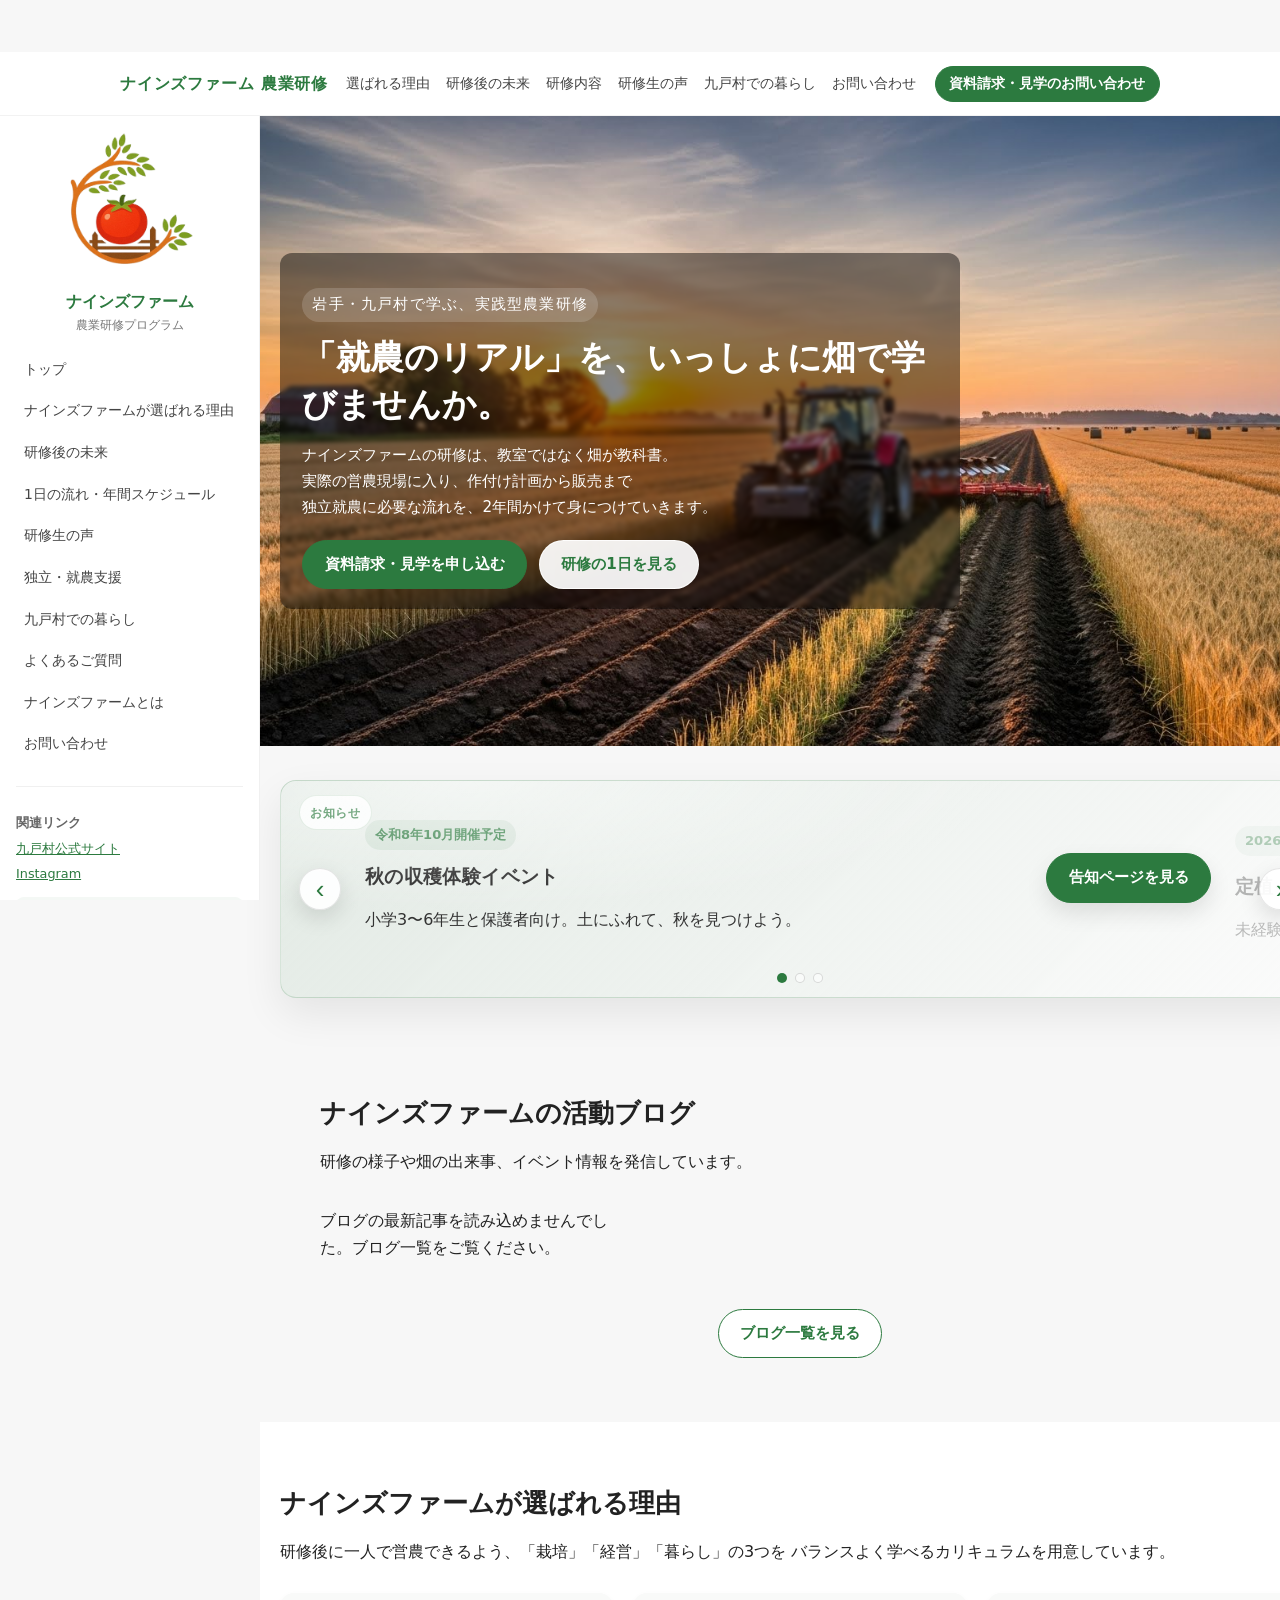
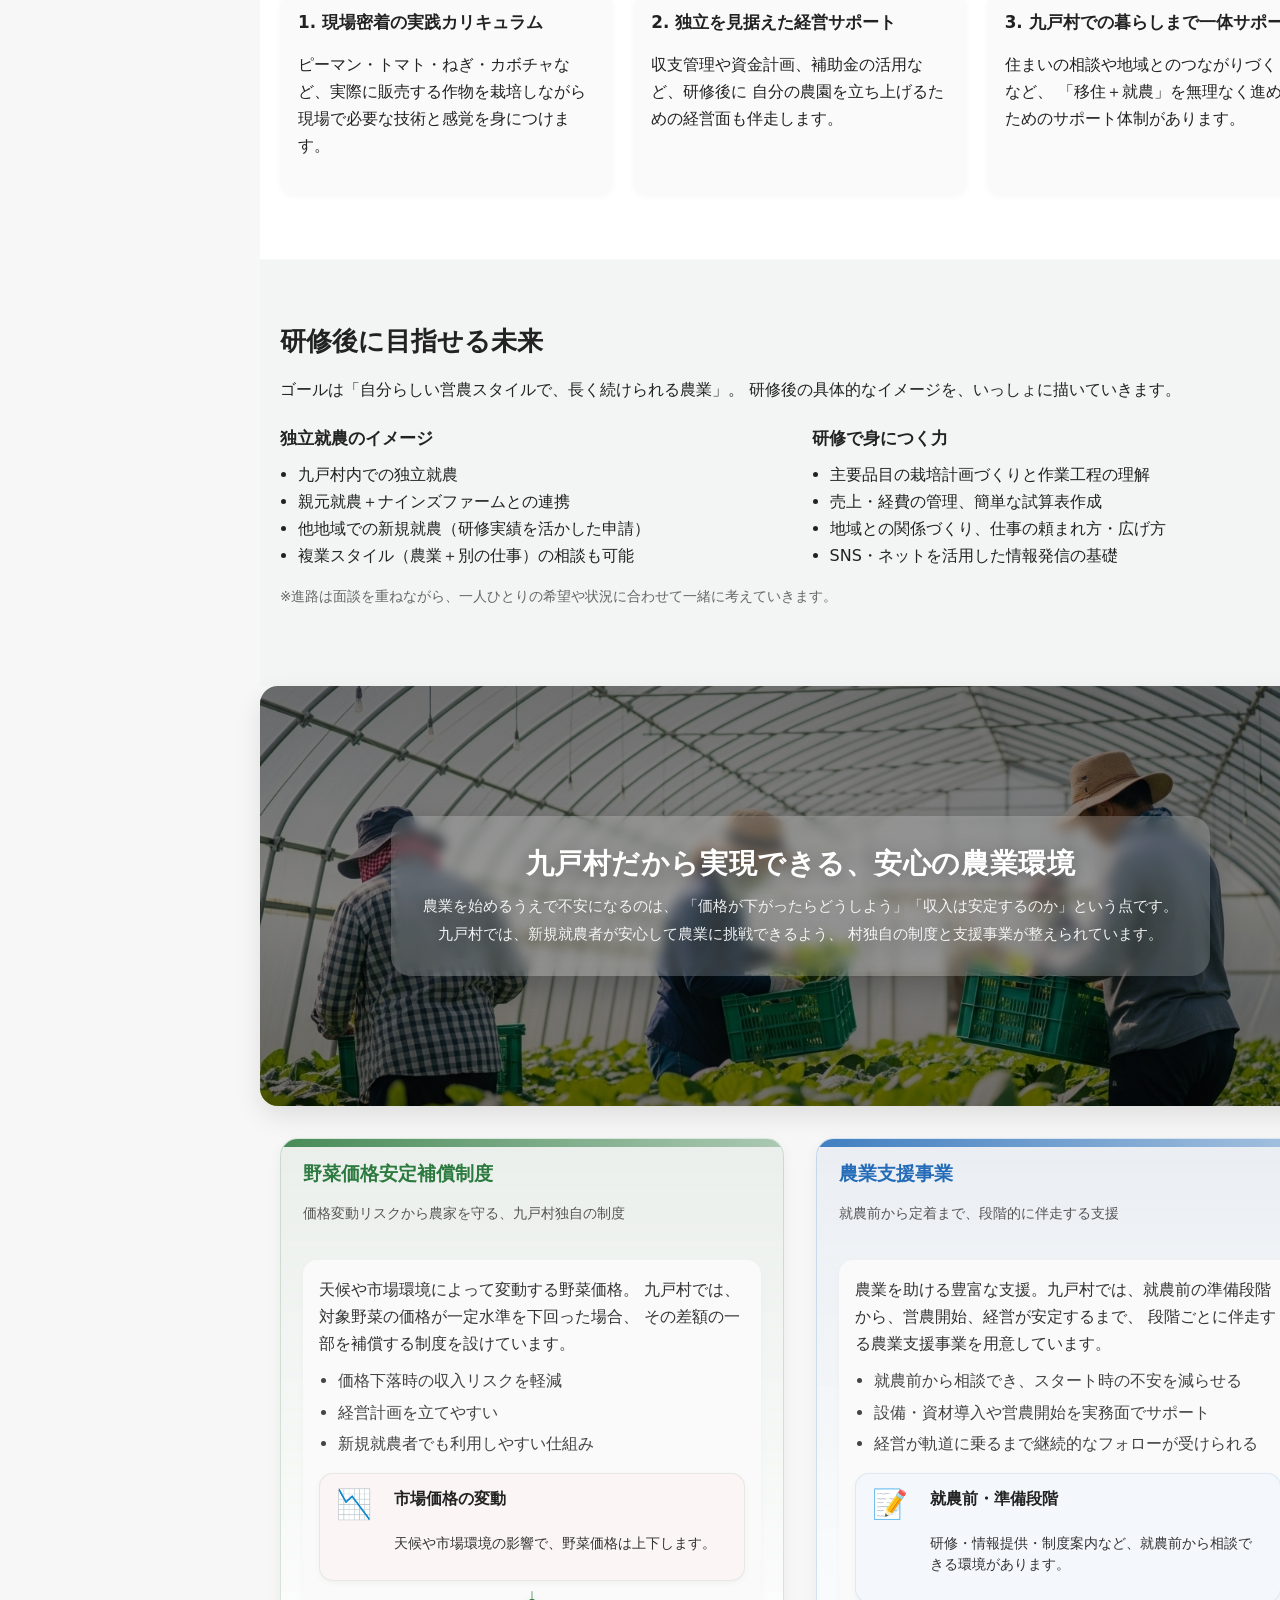
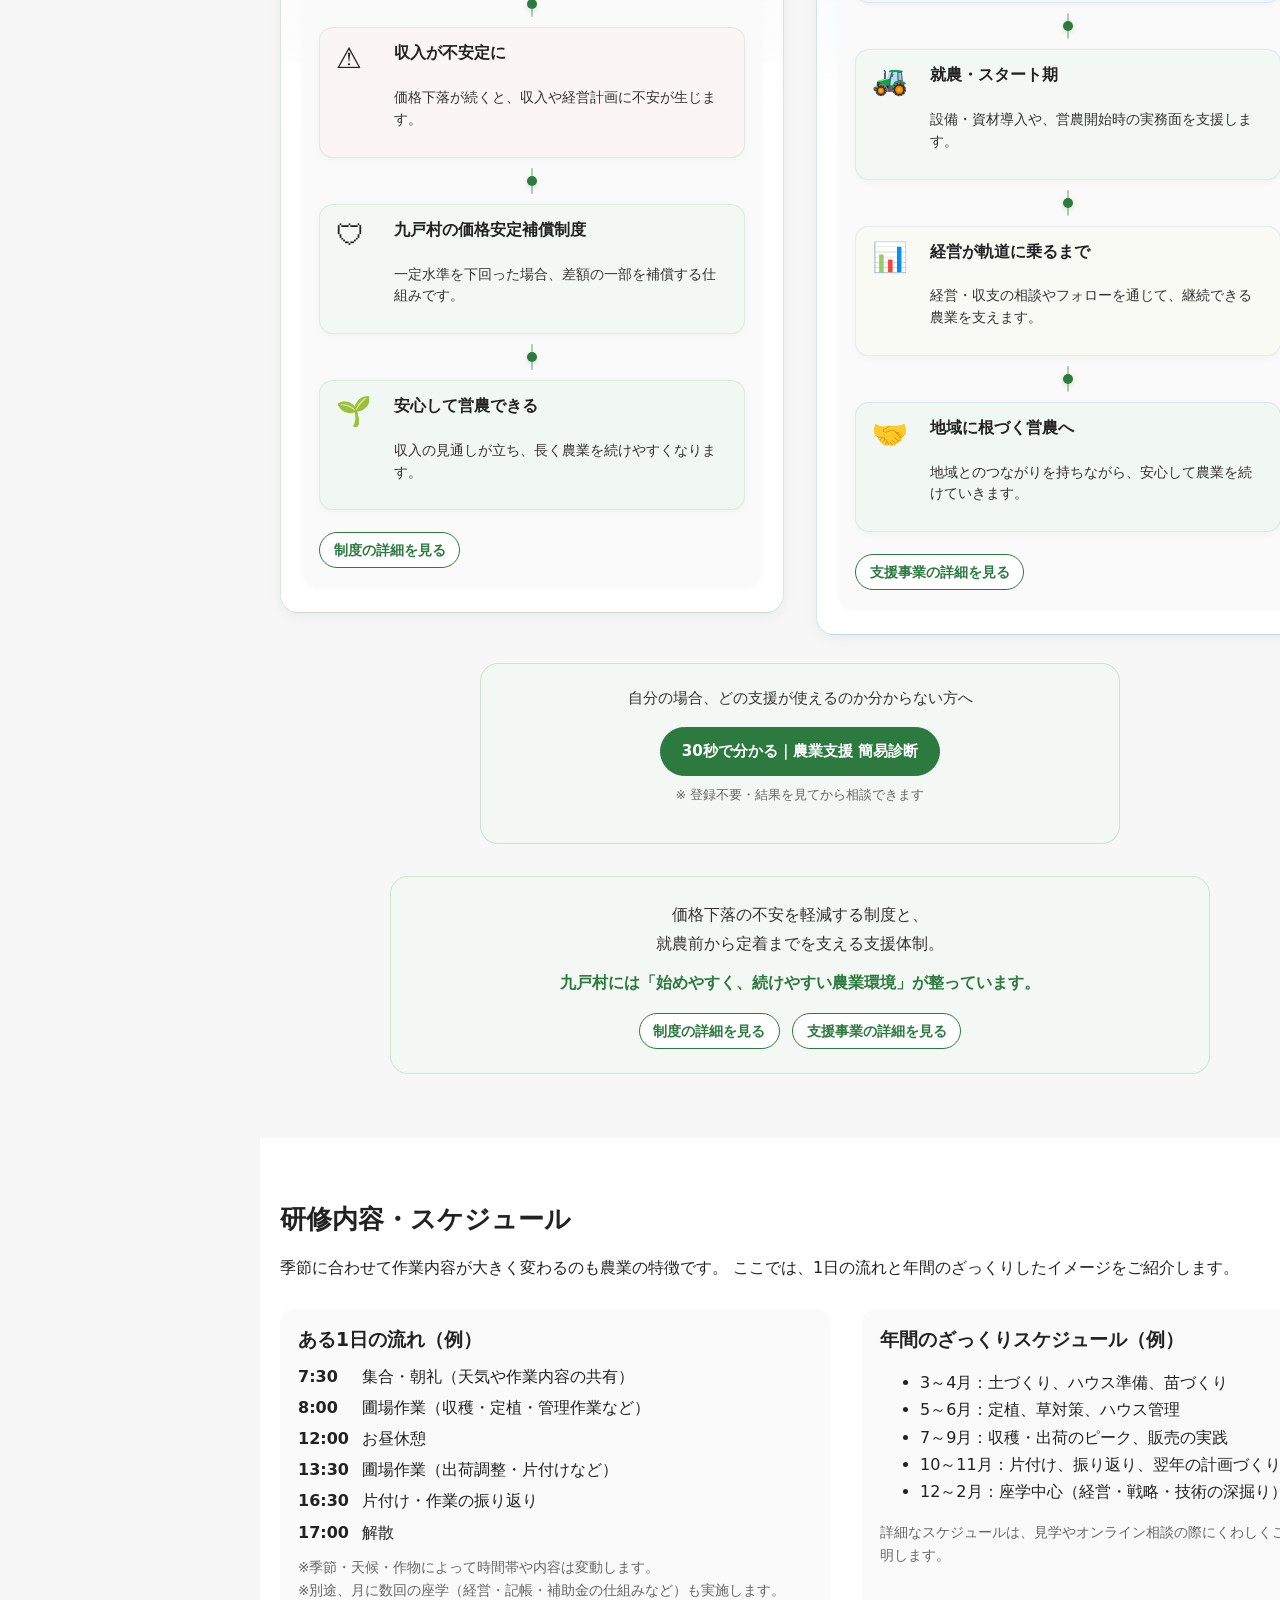
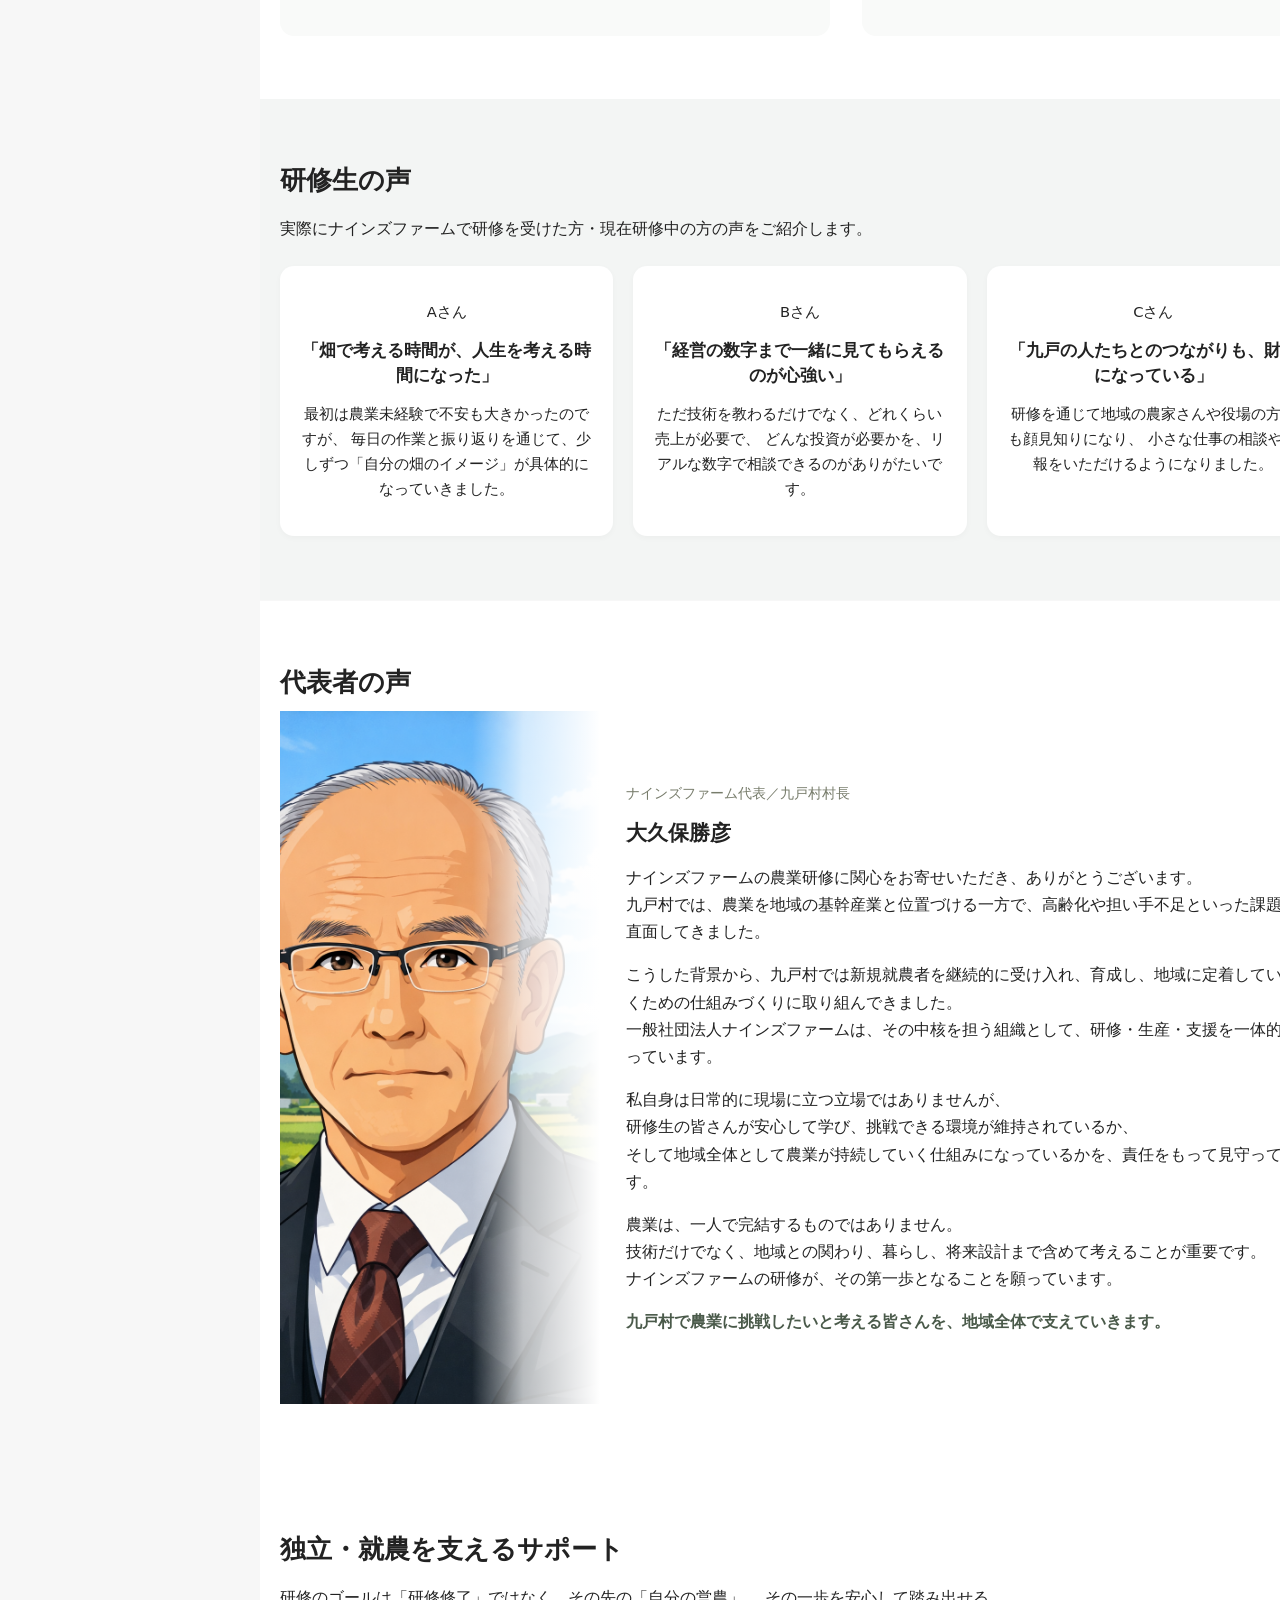
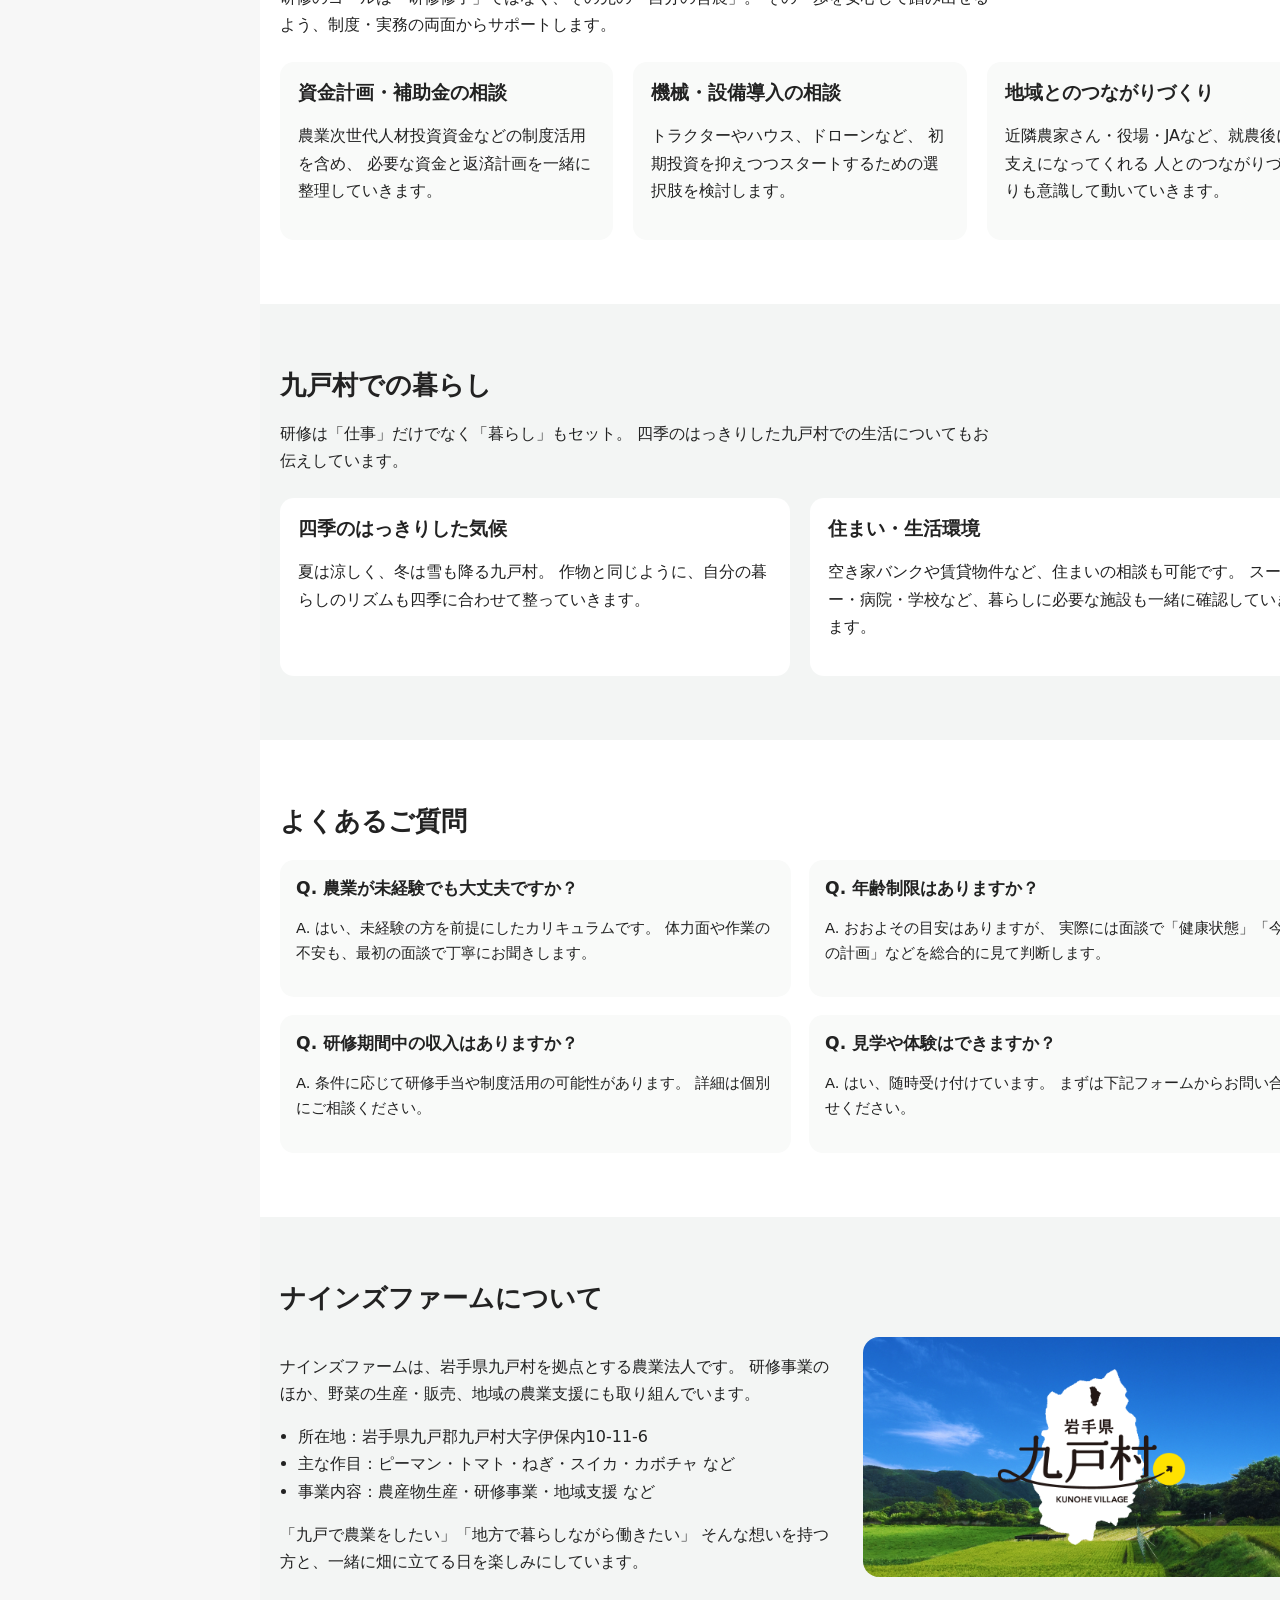
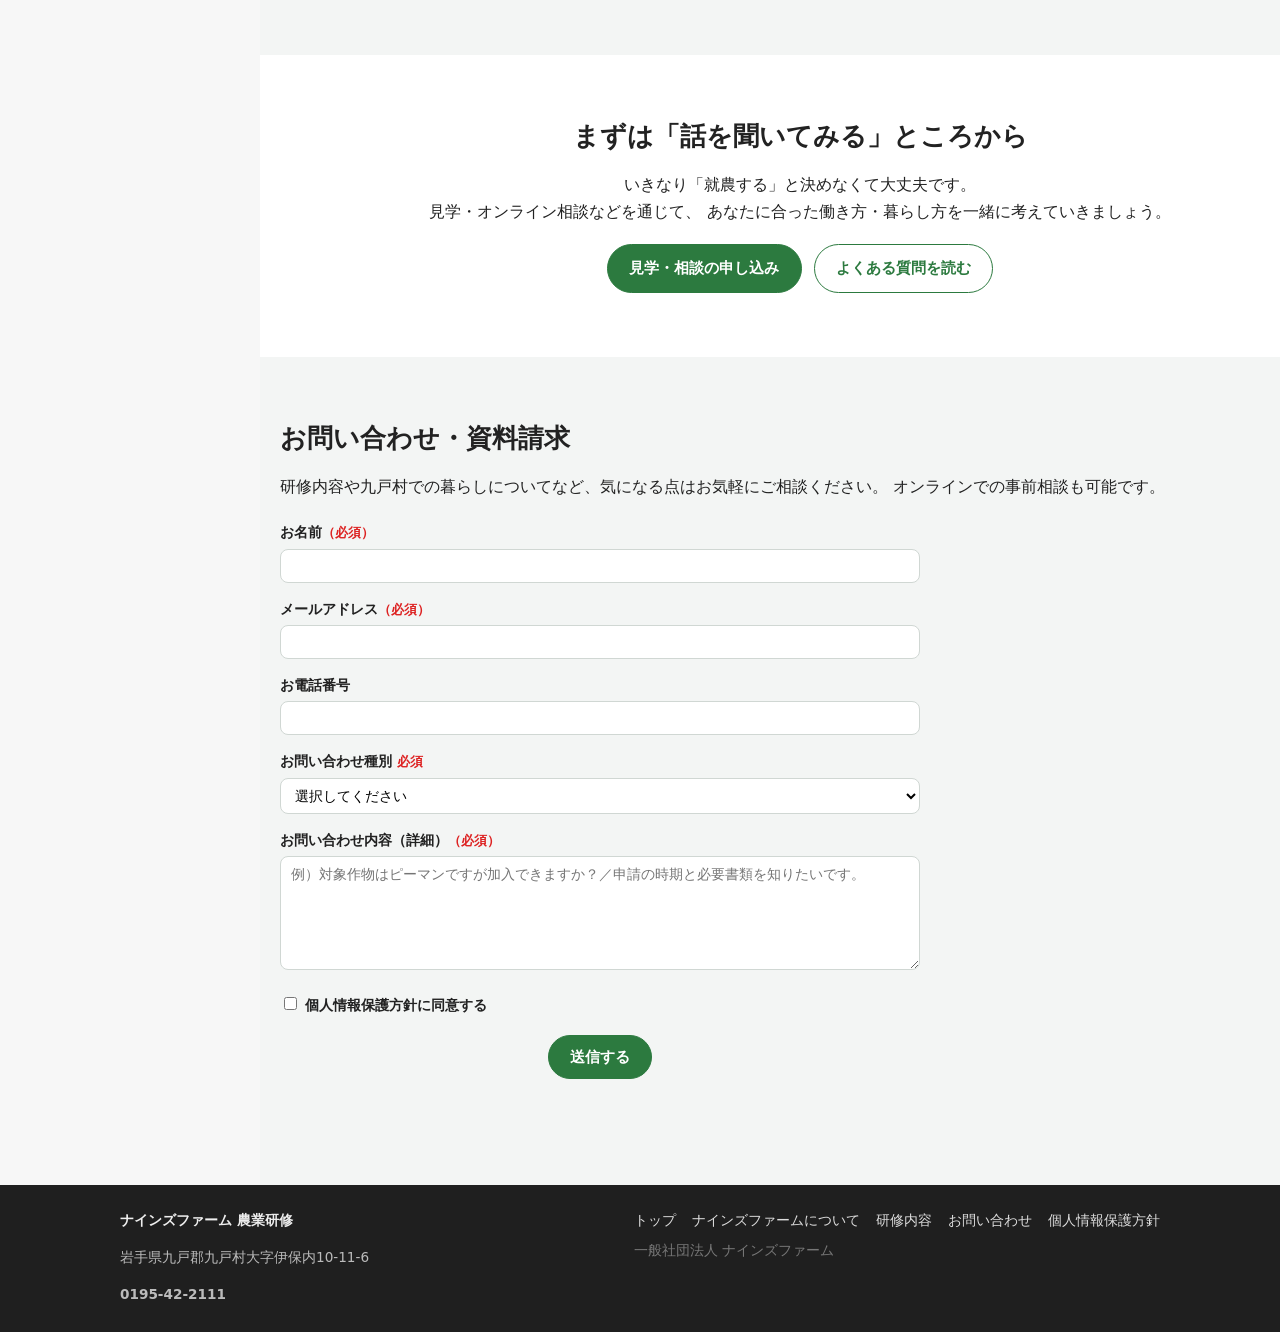
==== index.html @ 3926f048 "Update index.html" ====
<!DOCTYPE html>
<html lang="ja">
<head>
  <meta charset="UTF-8">
  <title>ナインズファーム農業研修 | 岩手・九戸村で学ぶ就農プログラム</title>
  <meta name="viewport" content="width=device-width, initial-scale=1">
  <meta name="description" content="岩手県九戸村のナインズファームが運営する農業研修プログラム。就農準備から独立支援、九戸村での暮らしまで、実践を通して学べます。">
  <link rel="canonical" href="https://ninesfarm.com/">
  <meta property="og:type" content="website">
  <meta property="og:site_name" content="ナインズファーム">
  <meta property="og:title" content="ナインズファーム農業研修 | 岩手・九戸村で学ぶ就農プログラム">
  <meta property="og:description" content="岩手県九戸村のナインズファームが運営する農業研修プログラム。就農準備から独立支援、九戸村での暮らしまで、実践を通して学べます。">
  <meta property="og:url" content="https://ninesfarm.com/">
  <meta property="og:image" content="https://ninesfarm.com/assets/image/logo.png">
  <meta name="twitter:card" content="summary_large_image">
  <link rel="stylesheet" href="style.css">
</head>
<body>
 <!-- =========================
  <aside class="recruitment-notice" role="status" aria-label="研修生募集についての重要なお知らせ">
    <div class="container recruitment-notice-inner">
      <span class="recruitment-notice-label">重要なお知らせ</span>
      <p><strong>今年度の研修生募集は終了しました</strong></p>
    </div>
  </aside>
  ========================== -->
  <!-- =========================
       ヘッダー（上部）
  ========================== -->
  <header class="site-header">
    <div class="container header-inner">
      <div class="logo">
        <a href="#top">ナインズファーム 農業研修</a>
      </div>

      <nav class="site-nav">
        <ul>
          <li><a href="#reason">選ばれる理由</a></li>
          <li><a href="#future">研修後の未来</a></li>
          <li><a href="#program">研修内容</a></li>
          <li><a href="#voices">研修生の声</a></li>
       <!--   <li><a href="#leader">代表者から挨拶</a></li> -->
          <li><a href="#life">九戸村での暮らし</a></li>
          <li><a href="#contact">お問い合わせ</a></li>
        </ul>
      </nav>

      <div class="header-cta">
        <a href="#contact" class="btn btn-sm btn-primary">資料請求・見学のお問い合わせ</a>
      </div>
    </div>
  </header>

  <!-- =========================
       全体レイアウト（左サイドバー＋メイン）
  ========================== -->
  <div class="layout-with-sidebar">

    <!-- 左側サイドナビ -->
    <aside class="side-nav" aria-label="サイト内メニュー">
      <div class="side-nav-inner">
        <img src="assets/image/logo.png" alt="ナインズファーム ロゴ" class="side-logo-img">
        <div class="side-nav-logo">
          
          <a href="#top">
            <span class="side-nav-logo-main">ナインズファーム</span>
            <span class="side-nav-logo-sub">農業研修プログラム</span>
          </a>
        </div>

        <nav class="side-nav-menu">
          <ul>
            <li><a href="#top">トップ</a></li>
            <li><a href="#reason">ナインズファームが選ばれる理由</a></li>
            <li><a href="#future">研修後の未来</a></li>
            <li><a href="#program">1日の流れ・年間スケジュール</a></li>
            <li><a href="#voices">研修生の声</a></li>
            <!--<li><a href="#leader">代表者から挨拶</a></li>-->
            <li><a href="#support">独立・就農支援</a></li>
            <li><a href="#life">九戸村での暮らし</a></li>
            <li><a href="#faq">よくあるご質問</a></li>
            <li><a href="#about">ナインズファームとは</a></li>
            <li><a href="#contact">お問い合わせ</a></li>
          </ul>
        </nav>

        <div class="side-nav-extra">
          <p class="side-nav-label">関連リンク</p>
          <ul>
            <li><a href="https://www.vill.kunohe.iwate.jp/" target="_blank" rel="noopener">九戸村公式サイト</a></li>
            <li><a href="https://www.instagram.com/kunohe_guide/" target="_blank" rel="noopener">Instagram</a></li>
          </ul>

          <div class="side-nav-contact-box">
            <p class="side-nav-contact-title">お電話でのお問い合わせ</p>
            <p class="side-nav-contact-tel">
              <a href="tel:0195422111">0195-42-2111</a>
            </p>
            <p class="side-nav-contact-time">受付：平日 9:00～17:00</p>
          </div>
        </div>

      </div>
    </aside>

    <!-- =========================
         メインコンテンツ
    ========================== -->
    <main class="main-content">

      <!-- ヒーロー（動画背景） -->
      <section id="top" class="hero hero-video">
        <div class="hero-video-bg">
          <!-- 実際の動画ファイルパスに差し替えてください -->
          <video
            autoplay
            muted
            loop
            playsinline
            poster="assets/image/hero-poster.png"
          >
            <source src="assets/video/hero.mp4" type="video/mp4">
            お使いのブラウザでは動画が再生できません。
          </video>
          <div class="hero-video-overlay"></div>
        </div>

        <div class="container hero-inner">
          <div class="hero-text">
            <p class="hero-label">岩手・九戸村で学ぶ、実践型農業研修</p>
            <h1>「就農のリアル」を、いっしょに畑で学びませんか。</h1>
            <p>
              ナインズファームの研修は、教室ではなく畑が教科書。<br>
              実際の営農現場に入り、作付け計画から販売まで<br>
              独立就農に必要な流れを、2年間かけて身につけていきます。
            </p>
            <div class="hero-cta">
              <a href="#contact" class="btn btn-primary">資料請求・見学を申し込む</a>
              <a href="#program" class="btn btn-secondary">研修の1日を見る</a>
            </div>
          </div>
        </div>
      </section>

<!-- =========================
     古物商（農機具買取）告知ブロック
     ※おすすめ：ヒーロー直下〜トップ告知スライダーの手前
========================= -->

      <!--
<section class="section section-kaitori-cta reveal" aria-label="農機具買取のご案内">
  <div class="container">
    <div class="kaitori-cta">
      <div class="kaitori-cta-body">
        <p class="kaitori-badge">古物商</p>
        <h2 class="kaitori-title">使わなくなった農機具、買い取ります</h2>
        <p class="kaitori-text">
          倉庫に眠っている農機具・農業資材、処分の前にご相談ください。<br>
          状態や種類を確認のうえ、買取可否をご案内します。
        </p>

        <ul class="kaitori-points">
          <li>まずは写真だけでもOK</li>
          <li>型番・状態が分かるとスムーズ</li>
          <li>九戸村周辺はご相談しやすい体制です</li>
        </ul>

        <div class="kaitori-cta-buttons">
          <a class="btn btn-primary" href="kaitori/">買取の詳細を見る</a>
         
          <a class="btn btn-outline" href="#contact">問い合わせる</a>
        </div>
  -->

        <!-- 任意：問い合わせフォームの件名を自動選択したい場合（後で対応可） -->
         <!--
        <p class="kaitori-note">※「その他」を選んで、農機具買取についてご記入ください。</p>
      </div>


    </div>
  </div>
</section>
  -->

<!-- =========================
     トップ告知スライダー（ヒーローとブログの間）
========================= -->
<section class="section section-top-slider" aria-label="お知らせ">
  <div class="container">
    <div class="top-slider" id="topSlider">
      <div class="top-slider-track">


         <article class="top-slide">
          <div class="top-slide-body">
            <p class="top-slide-kicker">令和8年10月開催予定</p>
            <h3 class="top-slide-title">秋の収穫体験イベント</h3>
            <p class="top-slide-text">小学3〜6年生と保護者向け。土にふれて、秋を見つけよう。</p>
          </div>
          <a class="btn btn-primary" href="harvest-event.php">告知ページを見る</a>
        </article>
        <!-- slide 1：定植イベント -->
        <article class="top-slide is-active">
          <div class="top-slide-body">
            <p class="top-slide-kicker">2026年5月頃</p>
            <h3 class="top-slide-title">定植イベントを開催します</h3>
            <p class="top-slide-text">未経験OK。畑で学ぶ1日体験。まずは雰囲気を見に来てください。</p>
          </div>
          <a class="btn btn-primary" href="events/event-teishoku-2026.html">告知ページを見る</a>
        </article>

        <!-- slide 2：農業生産者の集い 記念講演 -->
        <article class="top-slide">
          <div class="top-slide-body">
            <p class="top-slide-kicker">2月25日（水）</p>
            <h3 class="top-slide-title">農業生産者の集い 記念講演</h3>
            <p class="top-slide-text">「これからの中山間農業の可能性」 鈴木宣弘 氏</p>
          </div>
          <a class="btn btn-primary" href="events/lecture-2026-02-25.html">詳細を見る</a>
        </article>

        <article class="top-slide">
          <div class="top-slide-body">
            <p class="top-slide-kicker">令和8年10月開催予定</p>
            <h3 class="top-slide-title">秋の収穫体験イベント</h3>
            <p class="top-slide-text">小学3〜6年生と保護者向け。土にふれて、秋を見つけよう。</p>
          </div>
          <a class="btn btn-primary" href="harvest-event.php">告知ページを見る</a>
        </article>

      </div>

      <!-- controls -->
      <button class="top-slider-btn prev" type="button" aria-label="前へ">‹</button>
      <button class="top-slider-btn next" type="button" aria-label="次へ">›</button>

      <div class="top-slider-dots" aria-label="スライド選択">
        <button type="button" class="dot is-active" aria-label="1枚目へ"></button>
        <button type="button" class="dot" aria-label="2枚目へ"></button>
        <button type="button" class="dot" aria-label="3枚目へ"></button>
      </div>
    </div>
  </div>
</section>




<section class="section section-blog-preview reveal">
  <div class="container">
    <h2>ナインズファームの活動ブログ</h2>
    <p class="blog-preview-lead">
      研修の様子や畑の出来事、イベント情報を発信しています。
    </p>

    <!-- ✅ グリッドは1個だけ。ここにJSで記事カードが入る -->
    <div class="blog-card-grid" id="blogCards">
      <!-- JSで最新記事カードを差し込みます -->
    </div>

    <div class="blog-preview-more">
      <a href="/blog/" class="btn btn-outline">ブログ一覧を見る</a>
    </div>
  </div>
</section>



      <!-- 選ばれる理由 -->
      <section id="reason" class="section section-reason reveal">
        <div class="container">
          <h2>ナインズファームが選ばれる理由</h2>
          <p>
            研修後に一人で営農できるよう、「栽培」「経営」「暮らし」の3つを
            バランスよく学べるカリキュラムを用意しています。
          </p>

          <div class="reason-grid">
            <article class="reason-item">
              <h3>1. 現場密着の実践カリキュラム</h3>
              <p>
                ピーマン・トマト・ねぎ・カボチャなど、実際に販売する作物を栽培しながら
                現場で必要な技術と感覚を身につけます。
              </p>
            </article>

            <article class="reason-item">
              <h3>2. 独立を見据えた経営サポート</h3>
              <p>
                収支管理や資金計画、補助金の活用など、研修後に
                自分の農園を立ち上げるための経営面も伴走します。
              </p>
            </article>

            <article class="reason-item">
              <h3>3. 九戸村での暮らしまで一体サポート</h3>
              <p>
                住まいの相談や地域とのつながりづくりなど、
                「移住＋就農」を無理なく進めるためのサポート体制があります。
              </p>
            </article>
          </div>
        </div>
      </section>




      
      <!-- 研修後の未来 -->
      <section id="future" class="section section-future reveal">
        <div class="container">
          <h2>研修後に目指せる未来</h2>
          <p>
            ゴールは「自分らしい営農スタイルで、長く続けられる農業」。
            研修後の具体的なイメージを、いっしょに描いていきます。
          </p>

          <div class="future-grid">
            <div class="future-column">
              <h3>独立就農のイメージ</h3>
              <ul>
                <li>九戸村内での独立就農</li>
                <li>親元就農＋ナインズファームとの連携</li>
                <li>他地域での新規就農（研修実績を活かした申請）</li>
                <li>複業スタイル（農業＋別の仕事）の相談も可能</li>
              </ul>
            </div>

            <div class="future-column">
              <h3>研修で身につく力</h3>
              <ul>
                <li>主要品目の栽培計画づくりと作業工程の理解</li>
                <li>売上・経費の管理、簡単な試算表作成</li>
                <li>地域との関係づくり、仕事の頼まれ方・広げ方</li>
                <li>SNS・ネットを活用した情報発信の基礎</li>
              </ul>
            </div>
          </div>

          <p class="future-note">
            ※進路は面談を重ねながら、一人ひとりの希望や状況に合わせて一緒に考えていきます。
          </p>
        </div>
      </section>

<!-- =========================
     九戸村だから実現できる、安心の農業環境
========================= -->
<section class="section section-kunohe-advantage">

  <!-- 画像＋文字を重ねるヒーロー（containerの外に出す） -->
  <div class="kunohe-advantage-hero">
    <img src="assets/image/advantage-top.png" alt="九戸村の利点トップ写真">

    <div class="kunohe-advantage-hero-overlay">
      <div class="kunohe-advantage-hero-inner reveal">
        <h2>九戸村だから実現できる、安心の農業環境</h2>
        <p class="kunohe-advantage-lead">
          農業を始めるうえで不安になるのは、
          「価格が下がったらどうしよう」「収入は安定するのか」という点です。<br>
          九戸村では、新規就農者が安心して農業に挑戦できるよう、
          村独自の制度と支援事業が整えられています。
        </p>
      </div>
    </div>
  </div>

  <!-- 以降は通常のcontainer -->
  <div class="container reveal">

    <div class="agri-reason-diagram-wrap">

      <!-- 野菜価格安定補償制度 -->
      <div class="agri-reason-item">
        <h3 class="agri-reason-title">野菜価格安定補償制度</h3>
        <p class="agri-reason-lead">
          価格変動リスクから農家を守る、九戸村独自の制度
        </p>

        <article class="kunohe-advantage-card">
          <p>
            天候や市場環境によって変動する野菜価格。
            九戸村では、対象野菜の価格が一定水準を下回った場合、
            その差額の一部を補償する制度を設けています。
          </p>

          <ul>
            <li>価格下落時の収入リスクを軽減</li>
            <li>経営計画を立てやすい</li>
            <li>新規就農者でも利用しやすい仕組み</li>
          </ul>

          <div class="price-stabilization-diagram">
            <div class="diagram-step step-risk">
              <div class="diagram-icon">📉</div>
              <h4>市場価格の変動</h4>
              <p>天候や市場環境の影響で、野菜価格は上下します。</p>
            </div>

            <div class="diagram-arrow">↓</div>

            <div class="diagram-step step-risk">
              <div class="diagram-icon">⚠️</div>
              <h4>収入が不安定に</h4>
              <p>価格下落が続くと、収入や経営計画に不安が生じます。</p>
            </div>

            <div class="diagram-arrow">↓</div>

            <div class="diagram-step step-protect">
              <div class="diagram-icon">🛡</div>
              <h4>九戸村の価格安定補償制度</h4>
              <p>一定水準を下回った場合、差額の一部を補償する仕組みです。</p>
            </div>

            <div class="diagram-arrow">↓</div>

            <div class="diagram-step step-safe">
              <div class="diagram-icon">🌱</div>
              <h4>安心して営農できる</h4>
              <p>収入の見通しが立ち、長く農業を続けやすくなります。</p>
            </div>
          </div>

          <a href="systems/price-stabilization/" class="btn btn-outline btn-sm">
            制度の詳細を見る
          </a>
        </article>
      </div>

      <!-- 農業支援事業 -->
      <div class="agri-reason-item">
        <h3 class="agri-reason-title">農業支援事業</h3>
        <p class="agri-reason-lead">
          就農前から定着まで、段階的に伴走する支援
        </p>
        <article class="kunohe-advantage-card">
<p>
 農業を助ける豊富な支援。九戸村では、就農前の準備段階から、営農開始、経営が安定するまで、
  段階ごとに伴走する農業支援事業を用意しています。
</p>

<ul>
  <li>就農前から相談でき、スタート時の不安を減らせる</li>
  <li>設備・資材導入や営農開始を実務面でサポート</li>
  <li>経営が軌道に乗るまで継続的なフォローが受けられる</li>
</ul>

        
        <div class="agri-support-diagram">
          <div class="diagram-step step-prepare">
            <div class="diagram-icon">📝</div>
            <h4>就農前・準備段階</h4>
            <p>研修・情報提供・制度案内など、就農前から相談できる環境があります。</p>
          </div>

          <div class="diagram-arrow">↓</div>

          <div class="diagram-step step-start">
            <div class="diagram-icon">🚜</div>
            <h4>就農・スタート期</h4>
            <p>設備・資材導入や、営農開始時の実務面を支援します。</p>
          </div>

          <div class="diagram-arrow">↓</div>

          <div class="diagram-step step-grow">
            <div class="diagram-icon">📊</div>
            <h4>経営が軌道に乗るまで</h4>
            <p>経営・収支の相談やフォローを通じて、継続できる農業を支えます。</p>
          </div>

          <div class="diagram-arrow">↓</div>

          <div class="diagram-step step-safe">
            <div class="diagram-icon">🤝</div>
            <h4>地域に根づく営農へ</h4>
            <p>地域とのつながりを持ちながら、安心して農業を続けていきます。</p>
          </div>
        </div>

          <a href="systems/agri-support/" class="btn btn-outline btn-sm">
          支援事業の詳細を見る
        </a>
        </article>
      </div>

    </div>
  </div>

  <div class="top-diagnosis-cta reveal">
  <p class="top-diagnosis-lead">
    自分の場合、どの支援が使えるのか分からない方へ
  </p>

  <a class="btn btn-primary"
     href="/systems/agri-support/#diagnosis">
    30秒で分かる｜農業支援 簡易診断
  </a>

  <p class="top-diagnosis-note">
    ※ 登録不要・結果を見てから相談できます
  </p>
</div>

  
    <!-- ✅ ここが結論（①） -->
    <div class="kunohe-advantage-conclusion reveal">
      <p>
        価格下落の不安を軽減する制度と、<br>
        就農前から定着までを支える支援体制。<br>
        <strong>九戸村には「始めやすく、続けやすい農業環境」が整っています。</strong>
      </p>

      <div class="kunohe-advantage-conclusion-cta">
        
        <a href="systems/price-stabilization/" class="btn btn-outline btn-sm">制度の詳細を見る</a>
        <a href="systems/agri-support/" class="btn btn-outline btn-sm">支援事業の詳細を見る</a>
      </div>
    </div>

  
</section>


      <!-- =========================
     農機具買取（古物商）告知ブロック
========================= -->

  <!--
<section class="section section-kaitori reveal">
  <div class="container">

    <div class="kaitori-box">
      <div class="kaitori-text">
        <p class="kaitori-label">地域農家の皆さまへ</p>
        <h2>使わなくなった農機具、買い取ります</h2>
        <p class="kaitori-lead">
          ナインズファームでは、古物商許可を取得し、
          九戸村および近隣地域で農機具の買取を行っています。<br>
          離農・機械の入れ替え・倉庫整理などの際は、
          お気軽にご相談ください。
        </p>

        <div class="kaitori-cta">
          <a href="kaitori/" class="btn btn-primary">
            農機具買取の詳細を見る
          </a>
          <a href="#contact" class="btn btn-outline">
            相談してみる
          </a>
        </div>
      </div>

      <div class="kaitori-note">
        <p>
          ※ 古物商許可取得済<br>
          ※ 出張査定対応（九戸村・近隣地域）
        </p>
      </div>
    </div>

  </div>
</section>

-->


      

      <!-- 研修内容（1日の流れ＋年間） -->
      <section id="program" class="section section-program">
        <div class="container reveal">
          <h2>研修内容・スケジュール</h2>
          <p>
            季節に合わせて作業内容が大きく変わるのも農業の特徴です。
            ここでは、1日の流れと年間のざっくりしたイメージをご紹介します。
          </p>

          <div class="program-layout">
            <!-- 1日の流れ -->
            <div class="program-day reveal">
              <h3>ある1日の流れ（例）</h3>
              <dl class="program-time">
                <dt>7:30</dt>
                <dd>集合・朝礼（天気や作業内容の共有）</dd>
              </dl>
              <dl class="program-time">
                <dt>8:00</dt>
                <dd>圃場作業（収穫・定植・管理作業など）</dd>
              </dl>
              <dl class="program-time">
                <dt>12:00</dt>
                <dd>お昼休憩</dd>
              </dl>
              <dl class="program-time">
                <dt>13:30</dt>
                <dd>圃場作業（出荷調整・片付けなど）</dd>
              </dl>
              <dl class="program-time">
                <dt>16:30</dt>
                <dd>片付け・作業の振り返り</dd>
              </dl>
              <dl class="program-time">
                <dt>17:00</dt>
                <dd>解散</dd>
              </dl>

              <p class="program-note">
                ※季節・天候・作物によって時間帯や内容は変動します。<br>
                ※別途、月に数回の座学（経営・記帳・補助金の仕組みなど）も実施します。
              </p>
            </div>

            <!-- 年間の流れ -->
            <div class="program-year reveal">
              <h3>年間のざっくりスケジュール（例）</h3>
              <ul>
                <li>3～4月：土づくり、ハウス準備、苗づくり</li>
                <li>5～6月：定植、草対策、ハウス管理</li>
                <li>7～9月：収穫・出荷のピーク、販売の実践</li>
                <li>10～11月：片付け、振り返り、翌年の計画づくり</li>
                <li>12～2月：座学中心（経営・戦略・技術の深掘り）</li>
              </ul>
              <p class="program-note">
                詳細なスケジュールは、見学やオンライン相談の際にくわしくご説明します。
              </p>
            </div>
          </div>
        </div>
      </section>

      <!-- 研修生の声 -->
      <section id="voices" class="section section-voices reveal">
        <div class="container">
          <h2>研修生の声</h2>
          <p class="voices-intro">
            実際にナインズファームで研修を受けた方・現在研修中の方の声をご紹介します。
          </p>

          <div class="voices-grid">
            <article class="voice-item">
            <!--
              <div class="voice-photo">
                <img src="assets/image/Asan.png" alt="研修生の写真1">
              </div>
            -->
              <p>
                Aさん
              </p>
              <h3>「畑で考える時間が、人生を考える時間になった」</h3>
              <p>
                最初は農業未経験で不安も大きかったのですが、
                毎日の作業と振り返りを通じて、少しずつ「自分の畑のイメージ」が具体的になっていきました。
              </p>
            </article>

            <article class="voice-item">
              <!--
              <div class="voice-photo">
                <img src="assets/image/Bsan.png" alt="研修生の写真2">
              </div>
              -->
              <p>
                Bさん
              </p>
              <h3>「経営の数字まで一緒に見てもらえるのが心強い」</h3>
              <p>
                ただ技術を教わるだけでなく、どれくらい売上が必要で、
                どんな投資が必要かを、リアルな数字で相談できるのがありがたいです。
              </p>
            </article>

            <article class="voice-item">
              <!--
              <div class="voice-photo">
                <img src="assets/image/Csan.png" alt="研修生の写真3">
              </div>
              -->
              <p>
                Cさん
              </p>
              <h3>「九戸の人たちとのつながりも、財産になっている」</h3>
              <p>
                研修を通じて地域の農家さんや役場の方とも顔見知りになり、
                小さな仕事の相談や情報をいただけるようになりました。
              </p>
            </article>
          </div>
        </div>
      </section>


<!-- 代表者（指導員）の声 -->
      
<section id="leader" class="section section-leader reveal" >
  <div class="container">

    <h2>代表者の声</h2>

    <div class="leader-flex">

<div class="leader-photo-wrap">
  <!-- PC用（縦長） -->
  <img
    src="assets/image/leader-portrait.png"
    alt="代表者の写真"
    class="leader-img leader-img-pc"
  >

  <!-- スマホ用（横長） -->
  <img
    src="assets/image/leader-landscape.png"
    alt="代表者の写真"
    class="leader-img leader-img-sp"
  >
</div>


      <div class="leader-text">
        <p class="leader-title">ナインズファーム代表／九戸村村長</p>
        <h3 class="leader-name">大久保勝彦</h3>

<p>
  ナインズファームの農業研修に関心をお寄せいただき、ありがとうございます。<br>
  九戸村では、農業を地域の基幹産業と位置づける一方で、高齢化や担い手不足といった課題にも直面してきました。
</p>

<p>
  こうした背景から、九戸村では新規就農者を継続的に受け入れ、育成し、地域に定着していただくための仕組みづくりに取り組んできました。<br>
  一般社団法人ナインズファームは、その中核を担う組織として、研修・生産・支援を一体的に行っています。
</p>

<p>
  私自身は日常的に現場に立つ立場ではありませんが、<br>
  研修生の皆さんが安心して学び、挑戦できる環境が維持されているか、<br>
  そして地域全体として農業が持続していく仕組みになっているかを、責任をもって見守っています。
</p>

<p>
  農業は、一人で完結するものではありません。<br>
  技術だけでなく、地域との関わり、暮らし、将来設計まで含めて考えることが重要です。<br>
  ナインズファームの研修が、その第一歩となることを願っています。
</p>

<p class="leader-message-foot">
  九戸村で農業に挑戦したいと考える皆さんを、地域全体で支えていきます。
</p>

      </div>

    </div>

  </div>
</section>
      

      <!-- 独立支援 -->
      <section id="support" class="section section-support reveal">
        <div class="container">
          <h2>独立・就農を支えるサポート</h2>
          <p class="support-lead">
            研修のゴールは「研修修了」ではなく、その先の「自分の営農」。
            その一歩を安心して踏み出せるよう、制度・実務の両面からサポートします。
          </p>

          <div class="support-grid">
            <article class="support-item">
              <h3>資金計画・補助金の相談</h3>
              <p>
                農業次世代人材投資資金などの制度活用を含め、
                必要な資金と返済計画を一緒に整理していきます。
              </p>
            </article>

            <article class="support-item">
              <h3>機械・設備導入の相談</h3>
              <p>
                トラクターやハウス、ドローンなど、
                初期投資を抑えつつスタートするための選択肢を検討します。
              </p>
            </article>

            <article class="support-item">
              <h3>地域とのつながりづくり</h3>
              <p>
                近隣農家さん・役場・JAなど、就農後に支えになってくれる
                人とのつながりづくりも意識して動いていきます。
              </p>
            </article>
          </div>
        </div>
      </section>

      <!-- 九戸村での暮らし -->
      <section id="life" class="section section-life reveal">
        <div class="container">
          <h2>九戸村での暮らし</h2>
          <p class="life-intro">
            研修は「仕事」だけでなく「暮らし」もセット。
            四季のはっきりした九戸村での生活についてもお伝えしています。
          </p>

          <div class="life-grid">
            <article class="life-item">
              <h3>四季のはっきりした気候</h3>
              <p>
                夏は涼しく、冬は雪も降る九戸村。
                作物と同じように、自分の暮らしのリズムも四季に合わせて整っていきます。
              </p>
            </article>

            <article class="life-item">
              <h3>住まい・生活環境</h3>
              <p>
                空き家バンクや賃貸物件など、住まいの相談も可能です。
                スーパー・病院・学校など、暮らしに必要な施設も一緒に確認していきます。
              </p>
            </article>
          </div>
        </div>
      </section>

      <!-- FAQ -->
      <section id="faq" class="section section-faq reveal">
        <div class="container">
          <h2>よくあるご質問</h2>

          <div class="faq-list">
            <article class="faq-item">
              <h3>Q. 農業が未経験でも大丈夫ですか？</h3>
              <p>
                A. はい、未経験の方を前提にしたカリキュラムです。
                体力面や作業の不安も、最初の面談で丁寧にお聞きします。
              </p>
            </article>

            <article class="faq-item">
              <h3>Q. 年齢制限はありますか？</h3>
              <p>
                A. おおよその目安はありますが、
                実際には面談で「健康状態」「今後の計画」などを総合的に見て判断します。
              </p>
            </article>

            <article class="faq-item">
              <h3>Q. 研修期間中の収入はありますか？</h3>
              <p>
                A. 条件に応じて研修手当や制度活用の可能性があります。
                詳細は個別にご相談ください。
              </p>
            </article>

            <article class="faq-item">
              <h3>Q. 見学や体験はできますか？</h3>
              <p>
                A. はい、随時受け付けています。
                まずは下記フォームからお問い合わせください。
              </p>
            </article>
          </div>
        </div>
      </section>

      <!-- ナインズファームについて -->
      <section id="about" class="section section-about reveal">
        <div class="container">
          <h2>ナインズファームについて</h2>

          <div class="about-layout">
            <div class="about-text">
              <p>
                ナインズファームは、岩手県九戸村を拠点とする農業法人です。
                研修事業のほか、野菜の生産・販売、地域の農業支援にも取り組んでいます。
              </p>
              <ul>
                <li>所在地：岩手県九戸郡九戸村大字伊保内10-11-6</li>
                <li>主な作目：ピーマン・トマト・ねぎ・スイカ・カボチャ など</li>
                <li>事業内容：農産物生産・研修事業・地域支援 など</li>
              </ul>
              <p>
                「九戸で農業をしたい」「地方で暮らしながら働きたい」
                そんな想いを持つ方と、一緒に畑に立てる日を楽しみにしています。
              </p>
            </div>

            <div class="about-image-placeholder">
                <a href="https://www.vill.kunohe.iwate.jp/" target="_blank" rel="noopener">
                  <img src="assets/image/introduction.png" alt="ナインズファーム紹介">
                </a>
            </div>
          </div>
        </div>
      </section>

      <!-- CTA -->
      <section id="cta" class="section section-cta reveal">
        <div class="container">
          <h2>まずは「話を聞いてみる」ところから</h2>
          <p>
            いきなり「就農する」と決めなくて大丈夫です。<br>
            見学・オンライン相談などを通じて、
            あなたに合った働き方・暮らし方を一緒に考えていきましょう。
          </p>

          <div class="cta-buttons">
            <a href="#contact" class="btn btn-primary">見学・相談の申し込み</a>
            <a href="#faq" class="btn btn-outline">よくある質問を読む</a>
          </div>
        </div>
      </section>

      <!-- お問い合わせフォーム -->
      <section id="contact" class="section section-contact reveal">
        <div class="container">
          <h2>お問い合わせ・資料請求</h2>
          <p>
            研修内容や九戸村での暮らしについてなど、気になる点はお気軽にご相談ください。
            オンラインでの事前相談も可能です。
          </p>

<form class="contact-form" id="contactForm"
      action="https://script.google.com/macros/s/AKfycbzjCjNk1KHjFdiM-0jgp29Z2Q4TWKO5npmxOT9G-ZeuCLe03-mF3NXTtWFXFiELDC8/exec"
      method="post">

  <!-- スパム対策（人は触らない） -->
  <div style="position:absolute; left:-9999px; height:0; overflow:hidden;" aria-hidden="true">
    <label>この欄は空のままにしてください</label>
    <input type="text" name="company" tabindex="-1" autocomplete="off">
  </div>

  <div class="form-row">
    <label for="name">お名前<span>（必須）</span></label>
    <input type="text" id="name" name="name" required>
  </div>

  <div class="form-row">
    <label for="email">メールアドレス<span>（必須）</span></label>
    <input type="email" id="email" name="email" required>
  </div>

  <div class="form-row">
    <label for="tel">お電話番号</label>
    <input type="tel" id="tel" name="tel">
  </div>

<div class="form-row">
  <label for="subject">お問い合わせ種別 <span>必須</span></label>
<select id="subject" name="subject" required>
  <option value="">選択してください</option>
  <option value="野菜価格安定補償制度について">野菜価格安定補償制度について</option>
  <option value="農業支援事業について">農業支援事業について</option>
  <option value="農業研修について">農業研修について</option>
  <option value="就農・独立について">就農・独立について</option>
  <option value="その他">その他</option>
</select>
</div>

  <div class="form-row">
  <label for="message">お問い合わせ内容（詳細）<span>（必須）</span></label>
  <textarea id="message" name="message" rows="6" required
    placeholder="例）対象作物はピーマンですが加入できますか？／申請の時期と必要書類を知りたいです。"></textarea>
</div>

  <div class="form-row">
    <label>
      <input type="checkbox" name="privacy" required>
      <a href="/privacy-policy/" target="_blank" rel="noopener">個人情報保護方針</a>に同意する
    </label>
  </div>



  <div class="form-row form-row-submit">
    <button type="submit" class="btn btn-primary" id="submitBtn">送信する</button>
    <p class="form-status" id="formStatus" aria-live="polite"></p>
  </div>
</form>

<script>
  (function () {
    const form = document.getElementById("contactForm");
    const btn = document.getElementById("submitBtn");
    const status = document.getElementById("formStatus");

    form.addEventListener("submit", async function (e) {
      e.preventDefault();

      // honeypotに入力があればbot扱いで無視
      const hp = form.querySelector('input[name="company"]');
      if (hp && hp.value.trim() !== "") return;

      btn.disabled = true;
      btn.textContent = "送信中…";
      status.textContent = "";

      try {
        const formData = new FormData(form);

        const res = await fetch(form.action, {
          method: "POST",
          body: formData
        });

        if (!res.ok) throw new Error("送信に失敗しました");

        // GASの返すJSONは読めなくてもOK（okなら成功扱い）
        status.textContent = "送信しました。担当よりご連絡します。";
        form.reset();

      } catch (err) {
        status.textContent = "送信できませんでした。時間をおいて再度お試しください。";
      } finally {
        btn.disabled = false;
        btn.textContent = "送信する";
      }
    });
  })();
</script>

        </div>
      </section>

    </main>
  </div><!-- /.layout-with-sidebar -->

  <!-- =========================
       フッター
  ========================== -->
  <footer class="site-footer">
    <div class="container footer-inner">
      <div>
        <div class="footer-logo">ナインズファーム 農業研修</div>
        <div class="footer-address">
          <p>岩手県九戸郡九戸村大字伊保内10-11-6</p>
            <p class="side-nav-contact-tel">
              <a href="tel:0195422111">0195-42-2111</a>
            </p>
        </div>
      </div>

      <div>
        <nav class="footer-nav">
          <ul>
            <li><a href="#top">トップ</a></li>
            <li><a href="#about">ナインズファームについて</a></li>
            <li><a href="#program">研修内容</a></li>
            <li><a href="#contact">お問い合わせ</a></li>
            <li><a href="/privacy-policy/">個人情報保護方針</a></li>
          </ul>
        </nav>
        <div class="footer-copy">
           一般社団法人 ナインズファーム
        </div>
      </div>
    </div>
  </footer>


<script>
(async () => {
  const mount = document.getElementById("blogCards");
  if (!mount) return;

  // WordPress REST API（最新3件、アイキャッチ・抜粋付き）
  const API = "/blog/wp-json/wp/v2/posts?per_page=3&_embed=1";

  try {
    const res = await fetch(API, { cache: "no-store" });
    if (!res.ok) throw new Error("API fetch failed");
    const posts = await res.json();

    if (!posts.length) {
      mount.innerHTML = "<p>まだ記事がありません。</p>";
      return;
    }

    const html = posts.map(p => {
      const title = p.title?.rendered ?? "";
      const url = p.link ?? "#";

      // 日付：YYYY.MM.DD に整形
      const d = new Date(p.date);
      const y = d.getFullYear();
      const m = String(d.getMonth()+1).padStart(2,"0");
      const day = String(d.getDate()).padStart(2,"0");
      const dateText = `${y}.${m}.${day}`;

      // 抜粋（HTMLタグを雑に落とす）
      const excerptHtml = p.excerpt?.rendered ?? "";
      const excerpt = excerptHtml
        .replace(/<[^>]*>/g, "")
        .replace(/\s+/g, " ")
        .trim()
        .slice(0, 60) + "…";

      // アイキャッチ（なければプレースホルダ）
      let img = "assets/image/hero-poster.png";
      let alt = title;
      const fm = p._embedded?.["wp:featuredmedia"]?.[0];
      if (fm?.source_url) img = fm.source_url;
      if (fm?.alt_text) alt = fm.alt_text;

      return `
        <article class="blog-card">
          <a href="${url}">
            <div class="blog-card-thumb">
              <img src="${img}" alt="${alt}">
            </div>
            <div class="blog-card-body">
              <time datetime="${p.date}">${dateText}</time>
              <h3>${title}</h3>
              <p>${excerpt}</p>
            </div>
          </a>
        </article>
      `;
    }).join("");

    mount.innerHTML = html;

  } catch (e) {
    // 取得できない時は最低限の案内
    mount.innerHTML = `
      <p>ブログの最新記事を読み込めませんでした。<a href="/blog/">ブログ一覧</a>をご覧ください。</p>
    `;
  }
})();
</script>

<script>
  (function () {
    const targets = document.querySelectorAll('.reveal');
    if (!targets.length) return;

    const io = new IntersectionObserver((entries, observer) => {
      entries.forEach(entry => {
        if (!entry.isIntersecting) return;
        entry.target.classList.add('is-visible');
        observer.unobserve(entry.target); // 一度だけ表示（再アニメ不要なら）
      });
    }, {
      threshold: 0.15,
      rootMargin: '0px 0px -10% 0px'
    });

    targets.forEach(el => io.observe(el));
  })();
</script>

<script>
  (function () {
    const params = new URLSearchParams(window.location.search);
    const subjectParam = params.get("subject");

    if (!subjectParam) return;

    const select = document.getElementById("subject");
    if (!select) return;

    const map = {
      "price": "野菜価格安定補償制度について",
      "agri-support": "農業支援事業について"
    };

    if (map[subjectParam]) {
      select.value = map[subjectParam];
    }
  })();
</script>

<script>
(function(){
  const root = document.getElementById("topSlider");
  if (!root) return;

  const track  = root.querySelector(".top-slider-track");
  const slides = Array.from(root.querySelectorAll(".top-slide"));
  const prev   = root.querySelector(".top-slider-btn.prev");
  const next   = root.querySelector(".top-slider-btn.next");
  const dots   = Array.from(root.querySelectorAll(".top-slider-dots .dot"));

  const max = slides.length;
  if (!track || max === 0) return;

  let i = 0;

  // 1枚ぶんの実幅（padding等の影響を受けにくい）を px で取得
  const getSlideW = () => {
    const s = slides[0];
    const w = s ? s.getBoundingClientRect().width : 0;
    return w || root.clientWidth || 1;
  };

  function render(){
    const w = getSlideW();
    track.style.transform = `translate3d(${-w * i}px, 0, 0)`;

    // フェード等のために active を付け替え
    slides.forEach((s, idx) => s.classList.toggle("is-active", idx === i));
    dots.forEach((d, idx) => d.classList.toggle("is-active", idx === i));
  }

  function go(n){
    i = (n + max) % max;
    render();
  }

  // 初期：トラックのアニメ設定（CSS側で指定しているなら不要だが保険）
  track.style.transition = "transform .55s cubic-bezier(.22, .61, .36, 1)";

  // controls
  prev?.addEventListener("click", () => go(i - 1));
  next?.addEventListener("click", () => go(i + 1));
  dots.forEach((d, idx) => d.addEventListener("click", () => go(idx)));

  // リサイズ・回転でズレない
  window.addEventListener("resize", render);

  render();

  /* =========================
     SWIPE（スマホ左右スワイプ）
  ========================= */
  let startX = 0, startY = 0, deltaX = 0, deltaY = 0, isSwiping = false;

  root.addEventListener("touchstart", (e) => {
    if (!e.touches || e.touches.length !== 1) return;

    const t = e.touches[0];
    startX = t.clientX;
    startY = t.clientY;
    deltaX = 0;
    deltaY = 0;
    isSwiping = false;

    // 触った瞬間は追従したいので transition を切る
    track.style.transition = "none";
  }, { passive: true });

  root.addEventListener("touchmove", (e) => {
    if (!e.touches || e.touches.length !== 1) return;

    const t = e.touches[0];
    deltaX = t.clientX - startX;
    deltaY = t.clientY - startY;

    // 横スワイプ意図か判定（縦スクロールを邪魔しない）
    if (!isSwiping) {
      if (Math.abs(deltaX) > Math.abs(deltaY) && Math.abs(deltaX) > 8) {
        isSwiping = true;
      } else {
        return;
      }
    }

    const w = getSlideW();
    const offsetPx = (-w * i) + deltaX;
    track.style.transform = `translate3d(${offsetPx}px, 0, 0)`;
  }, { passive: true });

  function finishSwipe(){
    // transition を戻す
    track.style.transition = "transform .55s cubic-bezier(.22, .61, .36, 1)";

    if (isSwiping) {
      const threshold = 50;
      if (deltaX <= -threshold) go(i + 1);
      else if (deltaX >= threshold) go(i - 1);
      else render();
    }

    // 自動切替をリセット（気が利く）
    clearInterval(timer);
    timer = setInterval(() => go(i + 1), 6000);
  }

  root.addEventListener("touchend", finishSwipe, { passive: true });
  root.addEventListener("touchcancel", finishSwipe, { passive: true });

  /* =========================
     auto（自動切替）
  ========================= */
  let timer = setInterval(() => go(i + 1), 6000);

  // PC hoverで止める
  root.addEventListener("mouseenter", () => clearInterval(timer));
  root.addEventListener("mouseleave", () => {
    clearInterval(timer);
    timer = setInterval(() => go(i + 1), 6000);
  });

})();
</script>




  
</body>
</html>
---- style.css ----
/* ==============================
   カラーテーマ（CSS変数）
============================== */
:root {
  --green: #2c7a3f;
  --green-dark: #256535;
  --bg-gray: #f3f5f4;
  --recruitment-notice-height: 52px;
}

/* ==============================
   ベース設定
============================== */
*,
*::before,
*::after {
  box-sizing: border-box;
}

html {
  scroll-behavior: smooth;
}

body {
  margin: 0;
  padding: 0;
  font-family: system-ui, -apple-system, BlinkMacSystemFont, "Segoe UI", sans-serif;
  color: #222;
  background-color: #f7f7f7;
  line-height: 1.7;
}

/* リンク共通 */
a {
  color: inherit;
  text-decoration: none;
}
a:hover {
  text-decoration: underline;
}

/* 共通コンテナ */
.container {
  width: 100%;
  max-width: 1080px;
  margin: 0 auto;
  padding: 0 20px;
}

/* 見出し */
h1, h2, h3, h4 {
  margin: 0 0 0.5em;
  line-height: 1.4;
}

/* ==============================
   ボタン共通
============================== */
.btn {
  display: inline-flex;
  align-items: center;
  justify-content: center;
  padding: 0.7em 1.4em;
  border-radius: 999px;
  border: 1px solid transparent;
  font-size: 0.95rem;
  font-weight: 600;
  cursor: pointer;
  text-decoration: none;
  white-space: nowrap;
  transition: transform 0.15s ease, box-shadow 0.15s ease, background-color 0.15s ease, color 0.15s ease;
}
.btn:hover {
  text-decoration: none;
  transform: translateY(-1px);
  box-shadow: 0 4px 12px rgba(0,0,0,0.12);
}

.btn-primary {
  background: #2c7a3f;
  color: #fff;
  border-color: #2c7a3f;
}
.btn-primary:hover {
  background: #256535;
}

.btn-secondary {
  background: rgba(255,255,255,0.92);
  color: #2c7a3f;
  border-color: rgba(255,255,255,0.9);
}
.btn-secondary:hover {
  background: #fff;
}

.btn-outline {
  background: #fff;
  color: #2c7a3f;
  border-color: #2c7a3f;
}

.btn-sm {
  padding: 0.4em 1em;
  font-size: 0.85rem;
}

/* ==============================
   研修生募集のお知らせ
============================== */
.recruitment-notice {
  position: fixed;
  top: 0;
  left: 0;
  right: 0;
  min-height: var(--recruitment-notice-height);
  display: flex;
  align-items: center;
  color: #fff;
  background: #a62920;
  border-bottom: 3px solid #741a14;
  z-index: 1100;
}

.recruitment-notice-inner {
  display: flex;
  align-items: center;
  justify-content: center;
  gap: 16px;
  padding-top: 7px;
  padding-bottom: 7px;
}

.recruitment-notice-label {
  flex-shrink: 0;
  padding: 2px 9px;
  color: #8b2018;
  background: #fff;
  border-radius: 4px;
  font-size: 0.75rem;
  font-weight: 800;
  letter-spacing: 0.06em;
}

.recruitment-notice p {
  margin: 0;
  line-height: 1.4;
}

.recruitment-notice strong {
  font-size: 1.08rem;
  letter-spacing: 0.03em;
}

/* ==============================
   ヘッダー（上部固定）
============================== */
.site-header {
  position: fixed;
  top: var(--recruitment-notice-height);
  left: 0;
  right: 0;
  height: 64px;
  background: rgba(255,255,255,0.97);
  backdrop-filter: blur(10px);
  border-bottom: 1px solid rgba(0,0,0,0.05);
  z-index: 1000;
}

.header-inner {
  display: flex;
  align-items: center;
  justify-content: space-between;
  height: 64px;
  gap: 16px;
}

.logo a {
  font-weight: 700;
  font-size: 1rem;
  letter-spacing: 0.05em;
  text-transform: uppercase;
  color: #2c7a3f;
}

.site-nav ul {
  display: flex;
  gap: 16px;
  list-style: none;
  padding: 0;
  margin: 0;
  font-size: 0.85rem;
}

.site-nav a {
  color: #444;
  padding: 4px 0;
}
.site-nav a:hover {
  color: #2c7a3f;
  text-decoration: none;
}

.header-cta {
  flex-shrink: 0;
}

/* ==============================
   左サイドバー＋メインレイアウト
============================== */
.layout-with-sidebar {
  display: flex;
  align-items: flex-start;
  padding-top: calc(64px + var(--recruitment-notice-height)); /* お知らせ＋上部ヘッダー分の余白 */
}

/* サイドナビ */
.side-nav {
  position: fixed;
  top: calc(64px + var(--recruitment-notice-height));
  left: 0;
  bottom: 0;
  width: 260px;
  background: #ffffff;
  border-right: 1px solid rgba(0,0,0,0.06);
  padding: 16px 0;
  overflow-y: auto;
  z-index: 900;
}

.side-nav-inner {
  padding: 0 16px 24px;
}

.side-nav-logo a {
  display: block;
  margin-bottom: 16px;
  text-align: center;
}

.side-nav-logo-main {
  display: block;
  font-weight: 700;
  font-size: 1rem;
  color: #2c7a3f;
}

.side-nav-logo-sub {
  display: block;
  font-size: 0.75rem;
  color: #777;
}

.side-nav-menu ul {
  list-style: none;
  padding: 0;
  margin: 8px 0 24px;
}

.side-nav-menu li {
  margin-bottom: 6px;
}

.side-nav-menu a {
  display: block;
  padding: 6px 8px;
  border-radius: 6px;
  font-size: 0.87rem;
  color: #444;
}
.side-nav-menu a:hover {
  background: #f0f5f2;
  color: #2c7a3f;
  text-decoration: none;
}

.side-nav-extra {
  font-size: 0.8rem;
  color: #666;
  border-top: 1px solid rgba(0,0,0,0.06);
  padding-top: 12px;
}

.side-nav-label {
  font-weight: 600;
  margin-bottom: 4px;
}

.side-nav-extra ul {
  list-style: none;
  padding: 0;
  margin: 0 0 12px;
}

.side-nav-extra li {
  margin-bottom: 4px;
}

.side-nav-extra a {
  color: #2c7a3f;
  text-decoration: underline;
}

.side-nav-contact-box {
  margin-top: 8px;
  padding: 8px 10px;
  border-radius: 8px;
  background: #f4f8f5;
}

.side-nav-contact-title {
  font-weight: 600;
  margin: 0 0 4px;
}

.side-nav-contact-tel {
  font-weight: 700;
  margin: 0 0 2px;
}

.side-nav-contact-time {
  margin: 0;
  font-size: 0.75rem;
}

/* メインコンテンツ */
.main-content {
  margin-left: 260px;
  width: 100%;
}

/* ==============================
   セクション共通
============================== */
.section {
  padding: 64px 0;
}
.section h2 {
  font-size: 1.6rem;
  margin-bottom: 0.4em;
}
.section p {
  margin-bottom: 1em;
}

/* ==============================
   ヒーロー（動画背景）
============================== */
.hero {
  position: relative;
  color: #fff;
  min-height: 70vh;
  display: flex;
  align-items: center;
}

.hero-video-bg {
  position: absolute;
  inset: 0;
  overflow: hidden;
  z-index: -2;
}

.hero-video-bg video {
  width: 100%;
  height: 100%;
  object-fit: cover;
}

/* 暗めのオーバーレイ */
.hero-video-overlay {
  position: absolute;
  inset: 0;
  background: linear-gradient(to bottom right, rgba(10,20,10,0.70), rgba(10,20,10,0.55));
  z-index: -1;
}

.hero-inner {
  padding-top: 48px;
  padding-bottom: 48px;
}

.hero-text {
  max-width: 680px;
  background: rgba(0, 0, 0, 0.45);
  padding: 1.2rem 1.4rem;
  border-radius: 12px;
  backdrop-filter: blur(2px);
}

.hero-label {
  display: inline-block;
  padding: 4px 10px;
  border-radius: 999px;
  background: rgba(255,255,255,0.16);
  font-size: 0.8rem;
  letter-spacing: 0.08em;
  text-transform: uppercase;
  margin-bottom: 12px;
}

.hero h1 {
  font-size: 2.1rem;
  margin-bottom: 12px;
}

.hero p {
  font-size: 0.95rem;
}

.hero-cta {
  margin-top: 20px;
  display: flex;
  flex-wrap: wrap;
  gap: 12px;
}

/* ==============================
   「選ばれる理由」
============================== */
.section-reason { background: #ffffff; }

.reason-grid {
  display: grid;
  grid-template-columns: repeat(3, minmax(0, 1fr));
  gap: 20px;
  margin-top: 28px;
}

.reason-item {
  background: #f9faf9;
  border-radius: 14px;
  padding: 18px 18px 20px;
  box-shadow: 0 2px 6px rgba(0,0,0,0.03);
}

.reason-item h3 {
  font-size: 1.05rem;
  margin-bottom: 0.4em;
}

/* ==============================
   研修後の未来
============================== */
.section-future { background: #f3f5f4; }

.future-grid {
  display: grid;
  grid-template-columns: repeat(2, minmax(0, 1fr));
  gap: 24px;
  margin-top: 24px;
}

.future-column h3 {
  font-size: 1.05rem;
  margin-bottom: 0.6em;
}

.future-column ul {
  margin: 0;
  padding-left: 1.1em;
}

.future-note {
  margin-top: 16px;
  font-size: 0.85rem;
  color: #666;
}

/* ==============================
   研修内容（1日の流れ＋年間）
============================== */
.section-program { background: #ffffff; }

.program-layout {
  display: grid;
  grid-template-columns: minmax(0, 1.2fr) minmax(0, 1fr);
  gap: 32px;
  margin-top: 28px;
}

.program-day,
.program-year {
  background: #f9faf9;
  border-radius: 14px;
  padding: 18px 18px 20px;
}

.program-time { display: flex; margin: 0 0 4px; }

.program-time dt { width: 4em; font-weight: 600; }
.program-time dd { margin: 0; }

.program-note {
  margin-top: 10px;
  font-size: 0.85rem;
  color: #666;
}

/* ==============================
   研修生の声
============================== */
.section-voices { background: #f3f5f4; }

.voices-intro { max-width: 720px; }

.voices-grid {
  margin-top: 24px;
  display: grid;
  grid-template-columns: repeat(3, minmax(0, 1fr));
  gap: 20px;
}

.voice-item {
  background: #ffffff;
  border-radius: 14px;
  padding: 18px 18px 20px;
  box-shadow: 0 2px 6px rgba(0,0,0,0.03);
  font-size: 0.92rem;
  text-align: center;
}

.voice-photo {
  width: 70px;
  height: 70px;
  border-radius: 50%;
  overflow: hidden;
  margin: 0 auto 0.6rem;
  display: flex;
  align-items: center;
  justify-content: center;
  flex-shrink: 0;
}

.voice-photo img {
  width: 100%;
  height: 100%;
  object-fit: cover;
  display: block;
}

/* ==============================
   独立支援
============================== */
.section-support { background: #ffffff; }

.support-lead { max-width: 720px; }

.support-grid {
  margin-top: 24px;
  display: grid;
  grid-template-columns: repeat(3, minmax(0, 1fr));
  gap: 20px;
}

.support-item {
  background: #f9faf9;
  border-radius: 14px;
  padding: 18px 18px 20px;
}

/* ==============================
   九戸村での暮らし
============================== */
.section-life { background: #f3f5f4; }

.life-intro { max-width: 720px; }

.life-grid {
  margin-top: 24px;
  display: grid;
  grid-template-columns: repeat(2, minmax(0, 1fr));
  gap: 20px;
}

.life-item {
  background: #ffffff;
  border-radius: 14px;
  padding: 18px 18px 20px;
}

/* ==============================
   FAQ
============================== */
.section-faq { background: #ffffff; }

.faq-list {
  margin-top: 20px;
  display: grid;
  grid-template-columns: repeat(2, minmax(0, 1fr));
  gap: 18px;
}

.faq-item {
  background: #f9faf9;
  border-radius: 14px;
  padding: 16px 16px 18px;
  font-size: 0.92rem;
}

/* ==============================
   ナインズファームについて
============================== */
.section-about { background: #f3f5f4; }

.about-layout {
  margin-top: 20px;
  display: grid;
  grid-template-columns: minmax(0, 1.1fr) minmax(0, 0.9fr);
  gap: 24px;
  align-items: flex-start;
}

.about-text ul {
  margin: 0 0 1em;
  padding-left: 1.1em;
}

.about-image-placeholder {
  border-radius: 16px;
  background: none;
  padding: 0;
  min-height: 0;
  display: block;
}

.about-image-placeholder img {
  width: 100%;
  height: auto;
  display: block;
  border-radius: 16px;
}

.about-image-placeholder a { display: block; }

/* ==============================
   CTA
============================== */
.section-cta {
  background: #ffffff;
  text-align: center;
}

.section-cta h2 { margin-bottom: 0.4em; }
.section-cta p { margin-bottom: 1.2em; }

.cta-buttons {
  display: flex;
  justify-content: center;
  flex-wrap: wrap;
  gap: 12px;
}

/* ==============================
   お問い合わせ
============================== */
.section-contact { background: #f3f5f4; }

.contact-form {
  margin-top: 20px;
  max-width: 640px;
}

.form-row { margin-bottom: 14px; }

.form-row label {
  display: block;
  font-size: 0.9rem;
  font-weight: 600;
  margin-bottom: 4px;
}

.form-row label span {
  font-size: 0.8rem;
  color: #d22;
}

input[type="text"],
input[type="email"],
input[type="tel"],
textarea,
select {
  width: 100%;
  padding: 8px 10px;
  border-radius: 8px;
  border: 1px solid #d0d7d3;
  font-size: 0.9rem;
  font-family: inherit;
  resize: vertical;
  background-color: #fff;
}

input:focus,
textarea:focus,
select:focus {
  outline: 2px solid #2c7a3f;
  outline-offset: 1px;
  border-color: #2c7a3f;
}

.form-row-submit {
  text-align: center;
  margin-top: 18px;
}

.form-status {
  margin-top: 10px;
  font-size: 0.9rem;
  color: #2c7a3f;
  min-height: 1.2em;
}

#submitBtn:disabled {
  opacity: 0.7;
  cursor: not-allowed;
  transform: none;
  box-shadow: none;
}

/* ==============================
   フッター
============================== */
.site-footer {
  background: #1f1f1f;
  color: #eee;
  padding: 24px 0;
}

.footer-inner {
  display: flex;
  justify-content: space-between;
  gap: 24px;
  font-size: 0.85rem;
}

.footer-logo {
  font-weight: 700;
  margin-bottom: 4px;
}

.footer-address { color: #bbb; }

.footer-nav ul {
  list-style: none;
  padding: 0;
  margin: 0 0 6px;
  display: flex;
  gap: 16px;
}

.footer-nav a {
  color: #ddd;
  font-size: 0.85rem;
}
.footer-nav a:hover {
  color: #fff;
  text-decoration: none;
}

.footer-copy { color: #777; }

/* =========================
   サイドバーのロゴ画像
========================= */
.side-logo-img {
  width: 140px;
  height: auto;
  border-radius: 0;
  object-fit: contain;
  display: block;
  margin: 0 auto 1rem;
  box-shadow: none;
}

/* =========================
   代表者（指導員）の声（左写真→右テキスト）
========================= */
.section-leader { background-color: #ffffff; }

.leader-flex {
  display: grid;
  grid-template-columns: 320px 1fr;
  align-items: center;
  gap: 1.6rem;
}

/* 左の写真エリア */
.leader-photo-wrap {
  position: relative;
  width: 100%;
  height: 100%;
  min-height: 260px;
  overflow: hidden;
}

.leader-photo-wrap img,
.leader-img {
  width: 100%;
  height: 100%;
  object-fit: cover;
  display: block;
}

/* 写真右側をグラデーションでフェードアウト */
.leader-photo-wrap::after {
  content: "";
  position: absolute;
  right: 0;
  top: 0;
  width: 40%;
  height: 100%;
  background: linear-gradient(to right,
    rgba(255, 255, 255, 0) 0%,
    rgba(255, 255, 255, 0.7) 40%,
    rgba(255, 255, 255, 1) 100%
  );
  pointer-events: none;
}

/* 右側のテキスト */
.leader-text {
  background: #ffffff;
  padding: 1rem 0;
}

.leader-title {
  font-size: 0.9rem;
  color: #777c6b;
  margin-bottom: 0.2rem;
}

.leader-name {
  font-size: 1.3rem;
  margin-bottom: 1rem;
}

.leader-text p { margin-bottom: 0.8rem; }

.leader-message-foot {
  font-weight: 600;
  color: #4a5a4a;
}

/* 代表者画像：出し分け */
.leader-img-sp { display: none; }

/* =========================
   定植イベント告知ページ
========================= */
.section-event { background: #ffffff; }

.event-breadcrumb {
  font-size: 0.85rem;
  color: #666;
  margin-bottom: 14px;
}

.event-hero {
  border-radius: 16px;
  padding: 28px;
  background: #f3f5f4;
  box-shadow: 0 2px 10px rgba(0,0,0,0.04);
  margin-bottom: 26px;
}

.event-hero-text h1 {
  font-size: 1.8rem;
  margin-bottom: 10px;
}

.event-lead {
  margin: 0 0 16px;
  color: #333;
}

.event-badge {
  display: inline-block;
  font-size: 0.82rem;
  font-weight: 700;
  color: #2c7a3f;
  background: rgba(44, 122, 63, 0.10);
  padding: 6px 10px;
  border-radius: 999px;
  margin-bottom: 10px;
}

.event-cta {
  display: flex;
  flex-wrap: wrap;
  gap: 12px;
  margin: 12px 0 8px;
}

.event-note {
  font-size: 0.85rem;
  color: #666;
  margin-top: 8px;
}

.event-block { margin: 26px 0; }

.event-list-check {
  padding-left: 1.2em;
  margin: 10px 0 0;
}

.event-grid {
  display: grid;
  grid-template-columns: repeat(3, minmax(0, 1fr));
  gap: 16px;
  margin-top: 14px;
}

.event-card {
  background: #f9faf9;
  border-radius: 14px;
  padding: 16px 16px 18px;
  box-shadow: 0 2px 6px rgba(0,0,0,0.03);
}

.event-detail {
  background: #f9faf9;
  border-radius: 14px;
  padding: 16px 16px 18px;
}

.event-detail dl { margin: 0; }

.event-detail dt {
  font-weight: 700;
  margin-top: 12px;
}

.event-detail dd {
  margin: 6px 0 0;
  color: #333;
}

.event-timeline {
  background: #f9faf9;
  border-radius: 14px;
  padding: 14px 16px;
  display: grid;
  gap: 10px;
}

.event-timeline span {
  display: inline-block;
  width: 4.2em;
  font-weight: 700;
  color: #2c7a3f;
}

.event-faq {
  display: grid;
  grid-template-columns: repeat(2, minmax(0, 1fr));
  gap: 14px;
  margin-top: 14px;
}

.event-faq-item {
  background: #f9faf9;
  border-radius: 14px;
  padding: 14px 14px 16px;
}

.event-faq-item h3 {
  font-size: 1rem;
  margin-bottom: 6px;
}

.event-final-cta {
  margin-top: 30px;
  padding: 22px;
  border-radius: 16px;
  background: #f3f5f4;
  text-align: center;
}

/* 秋の収穫体験イベント専用 */
.section-harvest-event {
  background:
    radial-gradient(1200px 400px at 10% 0%, #f7ead7 0%, rgba(247, 234, 215, 0) 60%),
    linear-gradient(180deg, #fffdf8 0%, #fff 100%);
}
.harvest-hero {
  border: 1px solid #ead8c2;
  background: linear-gradient(130deg, #1f4b34 0%, #2f6a49 55%, #d97a2b 100%);
}
.harvest-hero .event-hero-text h1,
.harvest-hero .event-catch,
.harvest-hero .event-badge {
  color: #fff;
}
.harvest-hero .event-catch {
  font-size: 1.2rem;
  font-weight: 700;
}
.section-harvest-event .event-block h2 {
  border-left-color: #d97a2b;
}
.harvest-poster {
  max-width: 560px;
  margin: 12px auto 0;
}
.harvest-poster img {
  width: 100%;
  height: auto;
  border-radius: 12px;
  border: 1px solid #e8d8c6;
  background: #fff;
}

/* ==============================
   ブログ欄（プレビュー）
============================== */
.section-blog-preview .blog-preview-lead,
.section-blog-preview h2 {
  max-width: 1200px;
  margin-left: auto;
  margin-right: auto;
  padding-left: 40px;
  padding-right: 40px;
}

.section-blog-preview #blogCards,
.section-blog-preview .blog-card-grid {
  max-width: none !important;
  width: 100%;
  margin-left: 0 !important;
  margin-right: 0 !important;
  padding-left: 40px;
  padding-right: 40px;
}

.section-blog-preview #blogCards {
  display: grid;
  grid-template-columns: repeat(3, minmax(0, 1fr));
  gap: 20px;
}

.blog-card-thumb {
  aspect-ratio: 16 / 9;
  overflow: hidden;
}

.blog-card-thumb img {
  width: 100%;
  height: 100%;
  object-fit: cover;
  display: block;
}

.blog-preview-more {
  max-width: 1200px;
  margin: 32px auto 0;
  text-align: center;
}

/* =========================
   図解（共通）
========================= */
.price-stabilization-diagram,
.agri-support-diagram {
  width: 100%;
  max-width: none;      /* 520px縛り解除（最終状態に統一） */
  margin: 16px 0;
  display: flex;
  flex-direction: column;
  align-items: stretch;
}

/* ステップ（最終状態：アイコン左 / テキスト右） */
.diagram-step {
  width: 100%;
  background: #f9faf9;
  border-radius: 14px;
  padding: 14px 16px 16px;
  box-shadow: 0 2px 6px rgba(0,0,0,0.04);

  display: grid;
  grid-template-columns: 44px 1fr;
  gap: 14px;
  align-items: flex-start;
  text-align: left;
}

.diagram-icon {
  font-size: 1.8rem;
  line-height: 1;
  margin-top: 2px;
}

.diagram-step h4 {
  margin: 0 0 4px;
  font-size: 1rem;
  font-weight: 700;
  grid-column: 2;
}

.diagram-step p {
  margin: 0;
  font-size: 0.85rem;
  color: #555;
  line-height: 1.6;
  grid-column: 2;
}

/* 状態ごとのニュアンス色 */
.step-risk { background: #fbf5f5; }
.step-protect { background: #f3f8f4; }
.step-safe { background: #f1f7f2; }

/* ステップごとの色分け（農業支援） */
.step-prepare { background: #f4f7fb; }
.step-start { background: #f3f8f4; }
.step-grow { background: #f9faf4; }

/* 図解矢印：最終状態（縦ラインUI） */
.diagram-arrow {
  font-size: 0;
  line-height: 0;
  margin: 10px 0;
  position: relative;
  width: 100%;
  height: 26px;
  display: flex;
  justify-content: center;
  align-items: center;
}
.diagram-arrow::before {
  content: "";
  width: 2px;
  height: 100%;
  background: rgba(44, 122, 63, 0.35);
  border-radius: 999px;
}
.diagram-arrow::after {
  content: "";
  position: absolute;
  width: 10px;
  height: 10px;
  border-radius: 50%;
  background: #2c7a3f;
  box-shadow: 0 2px 6px rgba(0,0,0,0.12);
}

/* =========================
   九戸村の農業が選ばれる理由：図解横並び
========================= */
.agri-reason-diagram-wrap {
  display: grid;
  grid-template-columns: repeat(2, minmax(0, 1fr));
  gap: 32px;
  margin-top: 32px;
  align-items: start;
}

/* 各制度ブロック（最終状態を統合） */
.agri-reason-item {
  background: #ffffff;
  border-radius: 18px;
  padding: 22px 22px 26px;
  box-shadow: 0 4px 14px rgba(0,0,0,0.05);

  display: flex;
  flex-direction: column;
  gap: 14px;

  position: relative;
  overflow: hidden;
  border: 1px solid rgba(0,0,0,0.06);
}

/* 上部アクセント帯 */
.agri-reason-item::before {
  content:"";
  position:absolute;
  left:0;
  top:0;
  width:100%;
  height:8px;
  opacity: 0.95;
}

/* タイトル */
.agri-reason-title {
  font-size: 1.2rem;
  margin: 0;
  line-height: 1.35;
  color: #2c7a3f;
}

/* リード文 */
.agri-reason-lead {
  font-size: 0.9rem;
  color: #555;
  margin: 0;
}

/* 中のカード */
.kunohe-advantage-card {
  margin-top: 6px;
  background: #f9faf9;
  border-radius: 14px;
  padding: 16px 16px 18px;
  box-shadow: 0 2px 6px rgba(0,0,0,0.03);
}
.kunohe-advantage-card p {
  margin: 0 0 10px;
  color: #333;
}
.kunohe-advantage-card ul {
  margin: 0 0 12px;
  padding-left: 1.2em;
  color: #444;
}
.kunohe-advantage-card li { margin: 0 0 4px; }

/* ボタン位置 */
.agri-reason-item .btn {
  align-self: center;
  margin-top: 6px;
}

/* 左：野菜価格安定補償制度 */
.agri-reason-diagram-wrap > .agri-reason-item:nth-child(1) {
  background: linear-gradient(180deg, rgba(44,122,63,0.06), #ffffff 55%);
  border-color: rgba(44,122,63,0.18);
}
.agri-reason-diagram-wrap > .agri-reason-item:nth-child(1)::before {
  background: linear-gradient(90deg, rgba(44,122,63,0.9), rgba(44,122,63,0.35));
}
.agri-reason-diagram-wrap > .agri-reason-item:nth-child(1) .agri-reason-title { color: #2c7a3f; }
.agri-reason-diagram-wrap > .agri-reason-item:nth-child(1) .diagram-step { border: 1px solid rgba(44,122,63,0.10); }

/* 右：農業支援事業 */
.agri-reason-diagram-wrap > .agri-reason-item:nth-child(2) {
  background: linear-gradient(180deg, rgba(36,108,184,0.06), #ffffff 55%);
  border-color: rgba(36,108,184,0.18);
}
.agri-reason-diagram-wrap > .agri-reason-item:nth-child(2)::before {
  background: linear-gradient(90deg, rgba(36,108,184,0.9), rgba(36,108,184,0.35));
}
.agri-reason-diagram-wrap > .agri-reason-item:nth-child(2) .agri-reason-title { color: #246cb8; }
.agri-reason-diagram-wrap > .agri-reason-item:nth-child(2) .diagram-step { border: 1px solid rgba(36,108,184,0.10); }

/* =========================
   九戸村セクション：画像に文字を重ねるヒーロー（最終状態を統合）
========================= */
.section-kunohe-advantage { padding-top: 0; }

.kunohe-advantage-hero {
  position: relative;
  width: 100%;
  border-radius: 18px;
  overflow: hidden;
  margin: 0 0 28px;
  box-shadow: 0 10px 26px rgba(0,0,0,0.10);
}

.kunohe-advantage-hero img {
  width: 100%;
  height: clamp(260px, 34vw, 420px);
  object-fit: cover;
  display: block;
  transform: scale(1.02);
}

.kunohe-advantage-hero-overlay {
  position: absolute;
  inset: 0;
  display: flex;
  align-items: center;
  justify-content: center;
  padding: 22px;
  text-align: center;
  background: linear-gradient(
    to bottom,
    rgba(0,0,0,0.55) 0%,
    rgba(0,0,0,0.45) 50%,
    rgba(0,0,0,0.55) 100%
  );
}

/* ガラス風テキストボックス（重複を統合してここに集約） */
.kunohe-advantage-hero-inner {
  max-width: 900px;
  padding: 28px 32px;
  text-align: center;

  background: rgba(255, 255, 255, 0.18);
  backdrop-filter: blur(6px);
  -webkit-backdrop-filter: blur(6px);

  border-radius: 20px;
  box-shadow: 0 12px 30px rgba(0,0,0,0.25);
  color: #ffffff;
}

.section-kunohe-advantage h2,
.kunohe-advantage-hero-inner h2 {
  margin: 0 0 10px;
  color: #fff;
  font-size: clamp(1.35rem, 2.2vw, 1.9rem);
  letter-spacing: 0.02em;
  text-shadow: 0 6px 18px rgba(0,0,0,0.35);
}

.section-kunohe-advantage .kunohe-advantage-lead,
.kunohe-advantage-lead {
  margin: 0;
  color: rgba(255,255,255,0.92);
  font-size: 0.95rem;
  line-height: 1.8;
  text-shadow: 0 6px 18px rgba(0,0,0,0.35);
}

/* 結論ブロック */
.kunohe-advantage-conclusion {
  margin: 32px auto 0;
  max-width: 820px;
  padding: 24px 20px;
  border-radius: 18px;
  background: #f3f8f4;
  border: 1px solid rgba(44, 122, 63, 0.16);
  text-align: center;
}

.kunohe-advantage-conclusion p {
  margin: 0;
  font-size: 1rem;
  color: #333;
  line-height: 1.8;
}

.kunohe-advantage-conclusion strong {
  display: inline-block;
  margin-top: 10px;
  color: #2c7a3f;
  font-weight: 700;
}

.kunohe-advantage-conclusion-cta {
  margin-top: 16px;
  display: flex;
  justify-content: center;
  gap: 12px;
  flex-wrap: wrap;
}

/* =========================
   スクロールでふわっと表示（reveal）
========================= */
.reveal {
  opacity: 0;
  transform: translateY(18px);
  transition: opacity .7s ease, transform .7s ease;
  will-change: opacity, transform;
}
.reveal.is-visible {
  opacity: 1;
  transform: translateY(0);
}

@media (prefers-reduced-motion: reduce) {
  .reveal { transition: none; transform: none; }
}

.agri-reason-item.reveal:nth-child(1) { transition-delay: 0.05s; }
.agri-reason-item.reveal:nth-child(2) { transition-delay: 0.15s; }

/* =========================
   トップ：簡易診断への導線
========================= */
.top-diagnosis-cta {
  margin: 28px auto 0;
  max-width: 640px;
  padding: 22px 20px 24px;
  text-align: center;
  background: #f3f8f4;
  border-radius: 18px;
  border: 1px solid rgba(44,122,63,0.18);
}

.top-diagnosis-lead {
  margin: 0 0 10px;
  font-size: 0.95rem;
  color: #333;
}

.top-diagnosis-note {
  margin: 8px 0 0;
  font-size: 0.8rem;
  color: #666;
}

/* =========================
   トップ告知スライダー（最終状態を統合）
========================= */
.section-top-slider {
  padding-top: 34px;
  padding-bottom: 34px;
}

.section-top-slider .top-slider {
  position: relative;
  border-radius: 16px;
  overflow: hidden !important;      /* 完全防止パッチ維持 */
  touch-action: pan-y;              /* 重複してたのでここに集約 */

  box-shadow: 0 16px 40px rgba(0,0,0,0.08);
  background: linear-gradient(135deg, rgba(44,122,63,0.10), rgba(255,255,255,0.55));
  border: 1px solid rgba(44,122,63,0.18);

  /* 矢印がかぶらないための左右余白 */
  padding: 22px 84px 44px;
}

/* NEWSバッジ */
.section-top-slider .top-slider::before {
  content:"お知らせ";
  position:absolute;
  left: 18px;
  top: 14px;
  padding: 6px 10px;
  border-radius: 999px;
  font-size: 0.78rem;
  font-weight: 700;
  letter-spacing: 0.06em;
  color: #2c7a3f;
  background: rgba(255,255,255,0.85);
  border: 1px solid rgba(44,122,63,0.18);
}

/* 光の演出 */
.section-top-slider .top-slider::after {
  content:"";
  position:absolute;
  inset: 0;
  pointer-events:none;
  background: radial-gradient(900px 220px at 18% 0%,
    rgba(255,255,255,0.55) 0%,
    rgba(255,255,255,0.00) 60%);
}

/* トラック */
.section-top-slider .top-slider-track {
  display: flex;
  gap: 0;
  width: 100%;
  align-items: stretch;
  will-change: transform;
  transition: transform .55s cubic-bezier(.22, .61, .36, 1);
}

/* スライド */
.section-top-slider .top-slide {
  flex: 0 0 100% !important;
  min-width: 100%;
  width: 100% !important;
  max-width: 100% !important;
  box-sizing: border-box;

  display: flex;
  align-items: center;
  justify-content: space-between;
  gap: 22px;

  padding: 4px 18px 4px 0; /* 右だけ空気 */
  opacity: 0.35;
  filter: blur(0.2px);
  transform: translateY(6px);
  transition: opacity .45s ease, transform .45s ease, filter .45s ease;
}

.section-top-slider .top-slide.is-active {
  opacity: 1;
  filter: none;
  transform: translateY(0);
}

.section-top-slider .top-slide-body {
  flex: 1 1 auto;
  min-width: 0;
  max-width: 760px;
}

.section-top-slider .top-slide-title,
.section-top-slider .top-slide-text {
  overflow: hidden;
  text-overflow: ellipsis;
}

.section-top-slider .top-slide-text { color: #333; }
.section-top-slider .top-slide-title { letter-spacing: 0.02em; }

/* Kicker */
.section-top-slider .top-slide-kicker {
  display: inline-block;
  padding: 4px 10px;
  border-radius: 999px;
  font-weight: 700;
  font-size: 0.82rem;
  color: #2c7a3f;
  background: rgba(44,122,63,0.10);
}

/* 文字のふわっと（任意の効果、現状維持） */
.section-top-slider .top-slide .top-slide-title,
.section-top-slider .top-slide .top-slide-text {
  transform: translateY(4px);
  opacity: 0.9;
  transition: transform .45s ease, opacity .45s ease;
}
.section-top-slider .top-slide.is-active .top-slide-title,
.section-top-slider .top-slide.is-active .top-slide-text {
  transform: translateY(0);
  opacity: 1;
}

/* ボタン */
.section-top-slider .top-slide .btn {
  flex: 0 0 auto;
  margin-left: 0;
  margin-right: 6px;
  box-shadow: 0 10px 22px rgba(0,0,0,0.10);
}
.section-top-slider .top-slide .btn:hover {
  box-shadow: 0 14px 28px rgba(0,0,0,0.14);
}

/* 矢印 */
.section-top-slider .top-slider-btn {
  position: absolute;
  top: 50%;
  transform: translateY(-50%);
  z-index: 5;

  width: 42px;
  height: 42px;
  border-radius: 999px;
  display: grid;
  place-items: center;

  background: rgba(255,255,255,0.92);
  border: 1px solid rgba(0,0,0,0.10);
  color: #2c7a3f;

  cursor: pointer;
  user-select: none;

  box-shadow: 0 8px 22px rgba(0,0,0,0.12);
  transition: transform .15s ease, box-shadow .15s ease, background-color .15s ease;

  font-size: 26px;
  line-height: 1;
}
.section-top-slider .top-slider-btn.prev { left: 18px; }
.section-top-slider .top-slider-btn.next { right: 18px; }

.section-top-slider .top-slider-btn:hover {
  background: #fff;
  transform: translateY(-50%) scale(1.03);
  box-shadow: 0 10px 26px rgba(0,0,0,0.16);
}
.section-top-slider .top-slider-btn:active {
  transform: translateY(-50%) scale(0.98);
}
.section-top-slider .top-slider-btn:focus-visible {
  outline: 3px solid rgba(44,122,63,0.35);
  outline-offset: 2px;
}

/* ドット */
.section-top-slider .top-slider-dots {
  position: absolute;
  left: 50%;
  bottom: 14px;
  transform: translateX(-50%);
  display: flex;
  gap: 8px;
  z-index: 5;
}

.section-top-slider .top-slider-dots .dot {
  width: 10px;
  height: 10px;
  border-radius: 50%;
  border: 1px solid rgba(0,0,0,0.14);
  background: rgba(255,255,255,0.6);
  cursor: pointer;
  padding: 0;
}
.section-top-slider .top-slider-dots .dot.is-active {
  background: #2c7a3f;
  border-color: rgba(44,122,63,0.35);
}

/* =========================
   農機具買取（セクション）
========================= */
.section-kaitori { background: #ffffff; }

.kaitori-box {
  max-width: 900px;
  margin: 0 auto;
  padding: 36px 32px;
  border-radius: 20px;
  background: linear-gradient(135deg, rgba(44,122,63,0.08), rgba(255,255,255,1));
  border: 1px solid rgba(44,122,63,0.18);
  box-shadow: 0 12px 28px rgba(0,0,0,0.05);
  text-align: center;
}

.kaitori-label {
  display: inline-block;
  padding: 4px 12px;
  border-radius: 999px;
  font-size: 0.8rem;
  font-weight: 700;
  color: #2c7a3f;
  background: rgba(44,122,63,0.12);
  margin-bottom: 12px;
}

.kaitori-box h2 {
  font-size: 1.6rem;
  margin-bottom: 14px;
}

.kaitori-lead {
  max-width: 640px;
  margin: 0 auto 20px;
  color: #444;
}

.kaitori-cta {
  display: flex;
  justify-content: center;
  gap: 14px;
  flex-wrap: wrap;
  margin-bottom: 14px;
}

.kaitori-note {
  font-size: 0.8rem;
  color: #666;
}

/* =========================
   古物商（農機具買取）告知ブロック
========================= */
.section-kaitori-cta {
  padding-top: 34px;
  padding-bottom: 34px;
  background: #ffffff;
}

.section-kaitori-cta .kaitori-cta {
  display: grid;
  grid-template-columns: minmax(0, 1fr) 220px;
  gap: 20px;
  align-items: stretch;

  border-radius: 18px;
  padding: 22px 22px 20px;
  background: linear-gradient(135deg, rgba(44,122,63,0.10), rgba(255,255,255,0.80));
  border: 1px solid rgba(44,122,63,0.18);
  box-shadow: 0 16px 40px rgba(0,0,0,0.08);
}

.kaitori-badge {
  display: inline-block;
  padding: 4px 10px;
  border-radius: 999px;
  font-weight: 800;
  font-size: 0.78rem;
  letter-spacing: 0.06em;
  color: #2c7a3f;
  background: rgba(255,255,255,0.85);
  border: 1px solid rgba(44,122,63,0.18);
  margin: 0 0 10px;
}

.kaitori-title {
  margin: 0 0 8px;
  font-size: 1.35rem;
  line-height: 1.35;
}

.kaitori-text {
  margin: 0 0 12px;
  color: #333;
}

.kaitori-points {
  margin: 0 0 14px;
  padding-left: 1.2em;
  color: #444;
}
.kaitori-points li { margin: 0 0 4px; }

.kaitori-cta-buttons {
  display: flex;
  gap: 10px;
  flex-wrap: wrap;
  margin-top: 6px;
}

.kaitori-cta-side {
  border-radius: 16px;
  background: rgba(255,255,255,0.55);
  border: 1px solid rgba(0,0,0,0.06);
  display: grid;
  place-items: center;
  padding: 16px 12px;
  text-align: center;
}

.kaitori-cta-icon { font-size: 2.2rem; line-height: 1; }

.kaitori-cta-side-text {
  margin: 8px 0 0;
  font-weight: 700;
  color: #2c7a3f;
  font-size: 0.9rem;
}

/* =========================
   農機具買取ページ（共通）
========================= */
.kaitori-hero {
  text-align: center;
  padding: 40px 20px;
  border-radius: 18px;
  background: linear-gradient(135deg, rgba(44,122,63,0.12), #ffffff);
  border: 1px solid rgba(44,122,63,0.18);
  margin-bottom: 40px;
}

.kaitori-hero h1 { margin-bottom: 12px; }

.kaitori-block { margin-bottom: 40px; }

.kaitori-block h2 {
  margin-bottom: 14px;
  color: #2c7a3f;
}

.kaitori-block ul,
.kaitori-block ol {
  padding-left: 1.2em;
}

.kaitori-contact {
  background: #f3f8f4;
  padding: 24px;
  border-radius: 16px;
}

.kaitori-buttons { margin-top: 16px; }

.kaitori-license {
  margin-top: 60px;
  font-size: 0.85rem;
  color: #666;
  text-align: center;
}

/* =========================
   古物商（買取）ページ：洗練デザイン
   使い方：<body class="page-kaitori">
========================= */
.page-kaitori .section { padding: 56px 0; }

.page-kaitori h1 {
  font-size: clamp(1.6rem, 3.4vw, 2.2rem);
  letter-spacing: 0.02em;
  margin: 0 0 10px;
}

.page-kaitori .lead {
  color: #444;
  font-size: 1rem;
  max-width: 780px;
}

.page-kaitori main.section { padding: 48px 0; }

.page-kaitori .site-header {
  position: sticky;
  top: 0;
}

.page-kaitori .kaitori-hero {
  background: linear-gradient(135deg, rgba(44,122,63,0.10), rgba(255,255,255,0.85));
  border: 1px solid rgba(44,122,63,0.18);
  border-radius: 18px;
  padding: 24px;
  box-shadow: 0 18px 44px rgba(0,0,0,0.08);
  position: relative;
  overflow: hidden;
}
.page-kaitori .kaitori-hero::after {
  content:"";
  position:absolute;
  inset:0;
  pointer-events:none;
  background: radial-gradient(900px 260px at 10% 0%,
    rgba(255,255,255,0.55) 0%,
    rgba(255,255,255,0.00) 60%);
}

.page-kaitori .kaitori-hero h1 {
  font-size: clamp(1.55rem, 3.6vw, 2.15rem);
  margin: 0 0 10px;
  letter-spacing: 0.02em;
}
.page-kaitori .kaitori-hero p { margin: 0; color: #333; }

/* “要点3つ” */
.page-kaitori .kaitori-points {
  margin-top: 16px;
  display: grid;
  grid-template-columns: repeat(3, minmax(0, 1fr));
  gap: 12px;
}
.page-kaitori .kaitori-point {
  background: rgba(255,255,255,0.92);
  border: 1px solid rgba(0,0,0,0.06);
  border-radius: 16px;
  padding: 14px 14px 16px;
  box-shadow: 0 6px 18px rgba(0,0,0,0.06);
}
.page-kaitori .kaitori-point b {
  display:block;
  color:#2c7a3f;
  margin-bottom: 6px;
  font-size: 0.95rem;
}
.page-kaitori .kaitori-point p {
  margin: 0;
  color:#444;
  font-size: 0.9rem;
  line-height: 1.65;
}

/* セクションカード */
.page-kaitori .kaitori-card {
  background: #fff;
  border: 1px solid rgba(0,0,0,0.06);
  border-radius: 18px;
  padding: 22px;
  box-shadow: 0 10px 28px rgba(0,0,0,0.06);
}

/* 2カラム（買取できる/できない） */
.page-kaitori .kaitori-two-col {
  display:grid;
  grid-template-columns: repeat(2, minmax(0, 1fr));
  gap: 16px;
}
.page-kaitori .kaitori-box {
  border-radius: 16px;
  padding: 16px;
  border: 1px solid rgba(0,0,0,0.06);
  background: #f9faf9;
}
.page-kaitori .kaitori-box h3 {
  margin: 0 0 10px;
  font-size: 1.05rem;
}
.page-kaitori .kaitori-ok { border-color: rgba(44,122,63,0.22); background: rgba(44,122,63,0.06); }
.page-kaitori .kaitori-ng { border-color: rgba(210,34,34,0.22); background: rgba(210,34,34,0.05); }
.page-kaitori .kaitori-box ul { margin: 0; padding-left: 1.1em; }
.page-kaitori .kaitori-box li { margin: 0 0 6px; color:#333; }

/* 流れ（ステップ） */
.page-kaitori .kaitori-steps {
  display:grid;
  grid-template-columns: repeat(3, minmax(0, 1fr));
  gap: 14px;
  margin-top: 14px;
}
.page-kaitori .kaitori-step {
  background:#fff;
  border: 1px solid rgba(0,0,0,0.06);
  border-radius: 16px;
  padding: 16px;
  box-shadow: 0 8px 18px rgba(0,0,0,0.05);
}
.page-kaitori .kaitori-step .num {
  display:inline-grid;
  place-items:center;
  width: 34px;
  height: 34px;
  border-radius: 999px;
  background: rgba(44,122,63,0.12);
  color:#2c7a3f;
  font-weight: 800;
  margin-bottom: 10px;
}
.page-kaitori .kaitori-step h4 { margin: 0 0 6px; font-size: 1rem; }
.page-kaitori .kaitori-step p {
  margin: 0;
  color:#444;
  font-size: 0.9rem;
  line-height: 1.65;
}

/* CTA（最後） */
.page-kaitori .kaitori-cta {
  margin-top: 18px;
  background: #f3f8f4;
  border: 1px solid rgba(44,122,63,0.18);
  border-radius: 18px;
  padding: 18px;
  display:flex;
  align-items:center;
  justify-content: space-between;
  gap: 14px;
  flex-wrap: wrap;
}
.page-kaitori .kaitori-cta p { margin:0; color:#333; }
.page-kaitori .kaitori-cta .btn { box-shadow: 0 10px 22px rgba(0,0,0,0.10); }

/* 許可表示 */
.page-kaitori .kaitori-license {
  margin-top: 16px;
  padding: 14px 16px;
  border-radius: 14px;
  background: rgba(0,0,0,0.04);
  border: 1px solid rgba(0,0,0,0.06);
  color: #555;
  font-size: 0.9rem;
}

/* ==============================
   レスポンシブ対応
============================== */
/* ～1024px */
@media (max-width: 1024px) {
  .reason-grid,
  .future-grid,
  .program-layout,
  .voices-grid,
  .support-grid,
  .life-grid,
  .faq-list,
  .about-layout {
    grid-template-columns: minmax(0, 1fr);
  }

  .event-grid {
    grid-template-columns: minmax(0, 1fr);
  }
}

/* スマホ：サイドバーを上部に畳む */
@media (max-width: 768px) {
  .recruitment-notice {
    position: static;
  }

  .recruitment-notice-inner {
    flex-direction: column;
    align-items: center;
    text-align: center;
  }

  .recruitment-notice-inner {
    gap: 6px;
    padding-top: 10px;
    padding-bottom: 10px;
  }

  .recruitment-notice strong {
    font-size: 1rem;
  }

  .site-header {
    position: static;
    height: auto;
  }

  .header-inner {
    flex-wrap: wrap;
    gap: 8px;
    padding-top: 8px;
    padding-bottom: 8px;
  }

  .layout-with-sidebar {
    display: block;
    padding-top: 0;
  }

  .side-nav {
    position: static;
    width: 100%;
    height: auto;
    border-right: none;
    border-bottom: 1px solid rgba(0,0,0,0.06);
    padding: 8px 0;
  }

  .side-nav-menu ul {
    display: flex;
    flex-wrap: wrap;
    gap: 4px;
  }

  .side-nav-menu li { margin-bottom: 0; }

  .side-nav-menu a {
    font-size: 0.8rem;
    padding: 4px 8px;
  }

  .side-nav-extra { display: none; }

  .main-content { margin-left: 0; }

  .hero { min-height: 60vh; }
  .hero-text { background: rgba(0, 0, 0, 0.55); }
  .hero h1 { font-size: 1.6rem; }

  .hero-cta {
    flex-direction: column;
    align-items: flex-start;
  }

  .site-footer .footer-inner { flex-direction: column; }

  /* ヘッダー内：スマホで横並びメニューを隠す */
  .site-nav { display: none; }

  .logo {
    width: 100%;
    text-align: center;
  }

  .header-cta { width: 100%; }
  .header-cta .btn {
    width: 100%;
    justify-content: center;
  }

  /* 図解：スマホは縦並びへ */
  .diagram-step {
    grid-template-columns: 1fr;
    text-align: center;
  }
  .diagram-icon { margin: 0 auto 6px; }
  .diagram-step h4,
  .diagram-step p { grid-column: auto; }

  .diagram-arrow {
    margin: 8px 0;
    height: 22px;
  }
  .diagram-arrow::after {
    width: 9px;
    height: 9px;
  }

  /* 九戸村：スマホ調整 */
  .kunohe-advantage-hero-overlay {
    padding: 16px;
    align-items: center; /* 最終状態：center */
  }
  .kunohe-advantage-hero-inner {
    padding: 20px 18px;
    border-radius: 16px;
  }
  .kunohe-advantage-hero-inner h2 { font-size: 1.5rem; }
  .kunohe-advantage-lead { font-size: 0.9rem; }

  .agri-reason-diagram-wrap {
    grid-template-columns: minmax(0, 1fr);
    gap: 24px;
  }
  .agri-reason-item { padding: 18px 18px 20px; }
  .kunohe-advantage-card { padding: 14px 14px 16px; }

  .kunohe-advantage-conclusion { padding: 20px 16px; }

  /* スライダー：スマホ */
  .section-top-slider .top-slider { padding: 16px 58px 44px; }
  .section-top-slider .top-slide {
    flex-direction: column;
    align-items: flex-start;
    gap: 12px;
  }
  .section-top-slider .top-slide .btn { width: 100%; }
  .section-top-slider .top-slider-btn {
    width: 38px;
    height: 38px;
    font-size: 24px;
  }
  .section-top-slider .top-slider-btn.prev { left: 12px; }
  .section-top-slider .top-slider-btn.next { right: 12px; }

  /* イベント：スマホ */
  .event-hero { padding: 18px; }
  .event-hero-text h1 { font-size: 1.5rem; }
  .event-faq { grid-template-columns: minmax(0, 1fr); }

  /* ブログ：スマホ */
  .section-blog-preview #blogCards,
  .section-blog-preview .blog-card-grid,
  .section-blog-preview .blog-preview-lead,
  .section-blog-preview h2 {
    padding-left: 20px;
    padding-right: 20px;
  }

  /* 買取：スマホ */
  .kaitori-box { padding: 24px 18px; }
  .kaitori-box h2 { font-size: 1.3rem; }
  .kaitori-cta { flex-direction: column; }
  .kaitori-cta .btn { width: 100%; }

  .section-kaitori-cta .kaitori-cta {
    grid-template-columns: 1fr;
    padding: 18px 16px 16px;
  }
  .kaitori-title { font-size: 1.2rem; }
  .kaitori-cta-buttons .btn { width: 100%; justify-content: center; }
  .kaitori-cta-side { display: none; }

  /* 代表者：スマホ */
  .leader-flex { grid-template-columns: 1fr; }
  .leader-photo-wrap {
    min-height: 200px;
    border-radius: 12px;
    overflow: hidden;
  }
  .leader-photo-wrap::after {
    width: 100%;
    background: linear-gradient(to bottom,
      rgba(255, 255, 255, 0) 20%,
      rgba(255, 255, 255, 1) 100%
    );
  }
}

/* 代表者：800pxで画像切替（PC画像を消してSPだけ） */
@media (max-width: 800px) {
  .leader-img-pc { display: none; }
  .leader-img-sp { display: block; }

  .leader-photo-wrap {
    min-height: 0;
    height: auto;
    aspect-ratio: 16 / 9;
    background: #fff;
  }
  .leader-img-sp { object-fit: contain; }

  .leader-photo-wrap .leader-img-pc { display: none !important; }
  .leader-photo-wrap .leader-img-sp { display: block !important; }
}

/* ブログ：中間 */
@media (max-width: 1100px) {
  .section-blog-preview #blogCards { grid-template-columns: repeat(2, minmax(0, 1fr)); }
}
@media (max-width: 800px) {
  .section-blog-preview #blogCards { grid-template-columns: 1fr; }
}

/* 九戸村：小さいスマホで文字が切れる対策 */
@media (max-width: 768px) {
  .kunohe-advantage-hero img {
    height: clamp(320px, 62vw, 420px);
  }

  .kunohe-advantage-hero-inner {
    padding: 18px 16px;
  }

  .kunohe-advantage-hero-inner h2 {
    font-size: clamp(1.15rem, 4.8vw, 1.45rem);
    line-height: 1.35;
  }

  .kunohe-advantage-lead {
    font-size: clamp(0.82rem, 3.6vw, 0.95rem);
    line-height: 1.7;
  }
}

@media (max-width: 380px) {
  .kunohe-advantage-hero img { height: 420px; }

  .kunohe-advantage-hero-inner {
    padding: 14px 12px;
    max-height: calc(100% - 18px);
    overflow: auto;
    -webkit-overflow-scrolling: touch;
  }

  .kunohe-advantage-hero-inner h2 { font-size: 1.12rem; }
  .kunohe-advantage-lead { font-size: 0.80rem; }
}

/* フッター：小さい画面で崩れ防止 */
@media (max-width: 480px) {
  .footer-nav ul {
    display: grid;
    grid-template-columns: repeat(2, minmax(0, 1fr));
    gap: 10px 14px;
  }
  .footer-nav li { margin: 0; }
  .footer-nav a {
    display: block;
    padding: 10px 12px;
    border-radius: 10px;
    background: rgba(255,255,255,0.06);
    text-align: center;
    white-space: nowrap;
    text-decoration: none;
  }
  .footer-nav a:hover { background: rgba(255,255,255,0.10); }
}

@media (max-width: 360px) {
  .footer-nav ul {
    display: flex;
    flex-direction: column;
    gap: 8px;
  }
  .footer-nav a {
    text-align: left;
    white-space: normal;
  }
}

/* 買取ページ：レスポンシブ（page-kaitori） */
@media (max-width: 768px) {
  .page-kaitori .kaitori-points,
  .page-kaitori .kaitori-steps { grid-template-columns: 1fr; }

  .page-kaitori .kaitori-two-col { grid-template-columns: 1fr; }
  .page-kaitori .kaitori-hero { padding: 18px; }
}



/* =========================
   kaitori：洗練セット（ページ限定）
========================= */
.page-kaitori{
  --k-bg: #f5f7f6;
  --k-card: rgba(255,255,255,0.88);
  --k-border: rgba(0,0,0,0.07);
  --k-shadow: 0 18px 44px rgba(0,0,0,0.08);
  --k-soft: 0 10px 28px rgba(0,0,0,0.06);
  background: var(--k-bg);
}

.page-kaitori .container{ max-width: 1040px; }

/* 見出しに少しだけ“気品” */
.page-kaitori h2{
  font-size: clamp(1.25rem, 2.2vw, 1.55rem);
  letter-spacing: 0.02em;
}

/* セクション共通（カードの余白感） */
.page-kaitori .ksection{
  margin: 28px 0;
  padding: 22px;
  border-radius: 20px;
  background: rgba(255,255,255,0.55);
  border: 1px solid var(--k-border);
  box-shadow: var(--k-soft);
}

/* ---------- ヒーロー ---------- */
.page-kaitori .kaitori-hero--rich{
  position: relative;
  padding: 28px;
  border-radius: 22px;
  background:
    radial-gradient(900px 260px at 12% 0%,
      rgba(255,255,255,0.7) 0%,
      rgba(255,255,255,0) 60%),
    linear-gradient(135deg, rgba(44,122,63,0.12), rgba(255,255,255,0.92));
  border: 1px solid rgba(44,122,63,0.18);
  box-shadow: var(--k-shadow);
  overflow: hidden;
}

.page-kaitori .kaitori-hero__badge{
  display: inline-flex;
  gap: 8px;
  align-items: center;
  padding: 6px 12px;
  border-radius: 999px;
  font-weight: 800;
  font-size: 0.78rem;
  letter-spacing: 0.06em;
  color: var(--green);
  background: rgba(255,255,255,0.85);
  border: 1px solid rgba(44,122,63,0.18);
  margin-bottom: 12px;
}

.page-kaitori .kaitori-hero .lead{
  max-width: 760px;
  color: #333;
  margin: 0 0 14px;
}

.page-kaitori .kaitori-hero__cards{
  margin-top: 18px;
  display: grid;
  grid-template-columns: repeat(3, minmax(0, 1fr));
  gap: 12px;
}

.page-kaitori .kcard{
  background: var(--k-card);
  border: 1px solid var(--k-border);
  border-radius: 16px;
  padding: 14px 14px 16px;
  box-shadow: 0 10px 22px rgba(0,0,0,0.06);
  backdrop-filter: blur(6px);
  transition: transform .18s ease, box-shadow .18s ease;
}
.page-kaitori .kcard b{
  display:block;
  color: var(--green);
  margin-bottom: 6px;
}
.page-kaitori .kcard p{ margin: 0; color:#444; font-size: 0.9rem; line-height: 1.65; }

.page-kaitori .kcard:hover{
  transform: translateY(-2px);
  box-shadow: 0 14px 28px rgba(0,0,0,0.10);
}

.page-kaitori .kaitori-hero__cta{
  margin-top: 16px;
  display: flex;
  gap: 12px;
  flex-wrap: wrap;
}

/* ---------- 2カラムカード ---------- */
.page-kaitori .kgrid-2{
  margin-top: 14px;
  display:grid;
  grid-template-columns: repeat(2, minmax(0, 1fr));
  gap: 14px;
}

.page-kaitori .kpanel{
  background: rgba(255,255,255,0.92);
  border: 1px solid var(--k-border);
  border-radius: 18px;
  padding: 16px;
  box-shadow: 0 10px 22px rgba(0,0,0,0.06);
}

.page-kaitori .kpanel--muted{
  background: rgba(255,255,255,0.75);
}

.page-kaitori .kpanel h3{
  margin: 0 0 10px;
  font-size: 1.05rem;
}

.page-kaitori .kpanel ul{
  margin: 0;
  padding-left: 1.2em;
}
.page-kaitori .kpanel li{ margin: 0 0 6px; }

.page-kaitori .knote{
  margin: 10px 0 0;
  color: #666;
  font-size: 0.88rem;
}

/* ---------- フロー（タイムライン風） ---------- */
.page-kaitori .kflow{
  margin: 16px 0 0;
  padding: 0;
  list-style: none;
  display: grid;
  gap: 12px;
}

.page-kaitori .kflow__step{
  display: grid;
  grid-template-columns: 46px 1fr;
  gap: 12px;
  align-items: start;

  background: rgba(255,255,255,0.92);
  border: 1px solid var(--k-border);
  border-radius: 18px;
  padding: 14px 14px 16px;
  box-shadow: 0 10px 22px rgba(0,0,0,0.06);
  position: relative;
  overflow: hidden;
}

/* 左の縦ライン（それっぽさが爆上がり） */
.page-kaitori .kflow__step::before{
  content:"";
  position:absolute;
  left: 22px;
  top: 0;
  bottom: 0;
  width: 2px;
  background: rgba(44,122,63,0.15);
}

.page-kaitori .kflow__num{
  width: 38px;
  height: 38px;
  border-radius: 999px;
  display: grid;
  place-items: center;
  font-weight: 900;
  color: var(--green);
  background: rgba(44,122,63,0.12);
  border: 1px solid rgba(44,122,63,0.18);
  z-index: 1;
}

.page-kaitori .kflow__body h3{
  margin: 2px 0 6px;
  font-size: 1.05rem;
}
.page-kaitori .kflow__body p{ margin: 0; color:#444; }

/* ---------- FAQ（アコーディオン） ---------- */
.page-kaitori .kfaq{
  margin-top: 14px;
  display: grid;
  gap: 10px;
}

.page-kaitori .kfaq__item{
  background: rgba(255,255,255,0.92);
  border: 1px solid var(--k-border);
  border-radius: 16px;
  box-shadow: 0 10px 22px rgba(0,0,0,0.06);
  overflow: hidden;
}

.page-kaitori .kfaq__item summary{
  cursor: pointer;
  padding: 14px 16px;
  font-weight: 800;
  color: #2b2b2b;
  list-style: none;
  position: relative;
}
.page-kaitori .kfaq__item summary::-webkit-details-marker{ display:none; }

/* 右端に＋/− */
.page-kaitori .kfaq__item summary::after{
  content:"+";
  position:absolute;
  right: 16px;
  top: 50%;
  transform: translateY(-50%);
  font-size: 1.1rem;
  color: var(--green);
}
.page-kaitori .kfaq__item[open] summary::after{ content:"–"; }

.page-kaitori .kfaq__body{
  padding: 0 16px 14px;
  color: #444;
  line-height: 1.7;
}

/* ---------- 最終CTA ---------- */
.page-kaitori .kfinal{
  margin: 28px 0 0;
}
.page-kaitori .kfinal__inner{
  padding: 24px;
  border-radius: 22px;
  background: linear-gradient(135deg, rgba(44,122,63,0.12), rgba(255,255,255,0.9));
  border: 1px solid rgba(44,122,63,0.18);
  box-shadow: var(--k-shadow);
  text-align: center;
}
.page-kaitori .kfinal__inner p{ margin: 8px 0 0; color:#333; }
.page-kaitori .kfinal__cta{
  margin-top: 14px;
  display:flex;
  justify-content:center;
  gap: 12px;
  flex-wrap: wrap;
}

/* ---------- ふわっと出る（あなたのrevealを強化するだけ） ---------- */
.page-kaitori .reveal{
  opacity: 0;
  transform: translateY(16px);
  transition: opacity .65s ease, transform .65s ease;
}
.page-kaitori .reveal.is-visible{
  opacity: 1;
  transform: translateY(0);
}
@media (prefers-reduced-motion: reduce){
  .page-kaitori .reveal{ transition:none; transform:none; opacity:1; }
  .page-kaitori .kcard{ transition:none; }
}

/* ---------- レスポンシブ ---------- */
@media (max-width: 900px){
  .page-kaitori .kaitori-hero__cards{ grid-template-columns: 1fr; }
  .page-kaitori .kgrid-2{ grid-template-columns: 1fr; }
}
@media (max-width: 768px){
  .page-kaitori .kaitori-hero--rich{ padding: 18px; }
  .page-kaitori .kaitori-hero__cta .btn{ width: 100%; justify-content:center; }
}
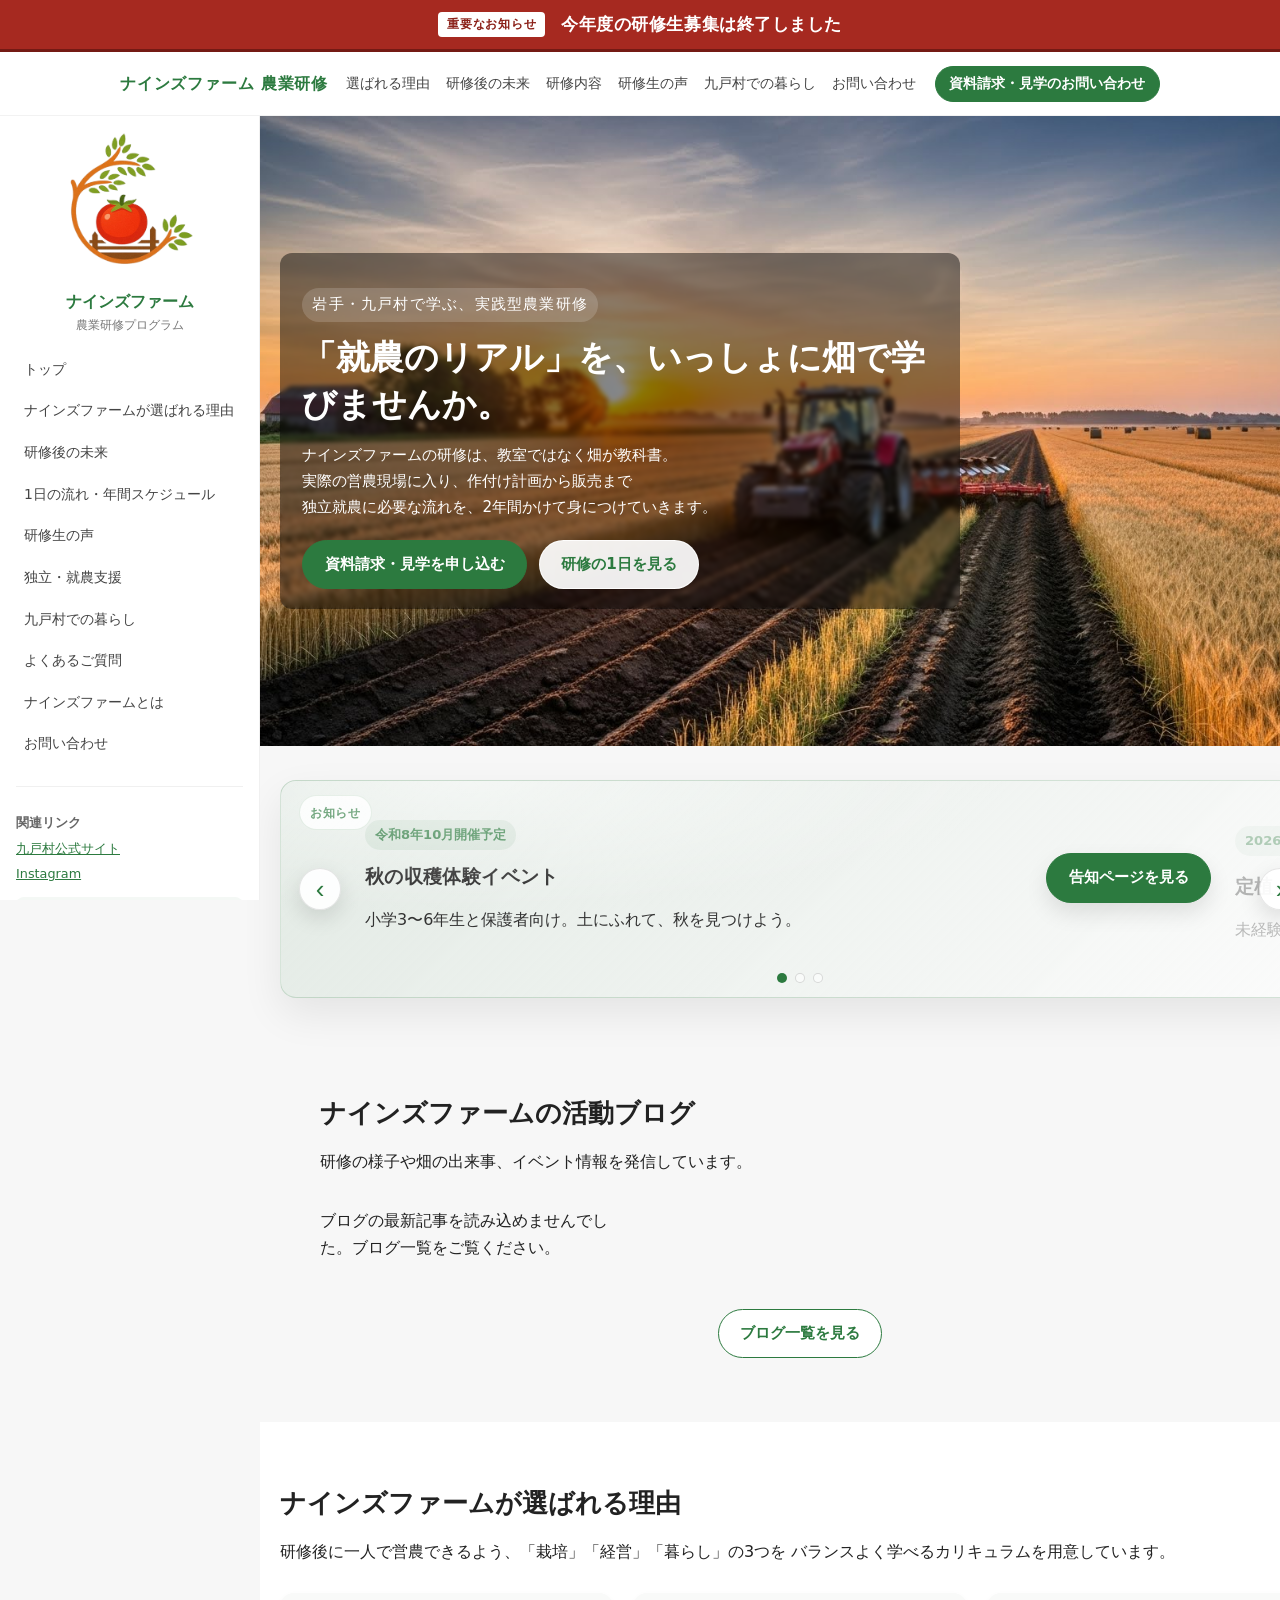
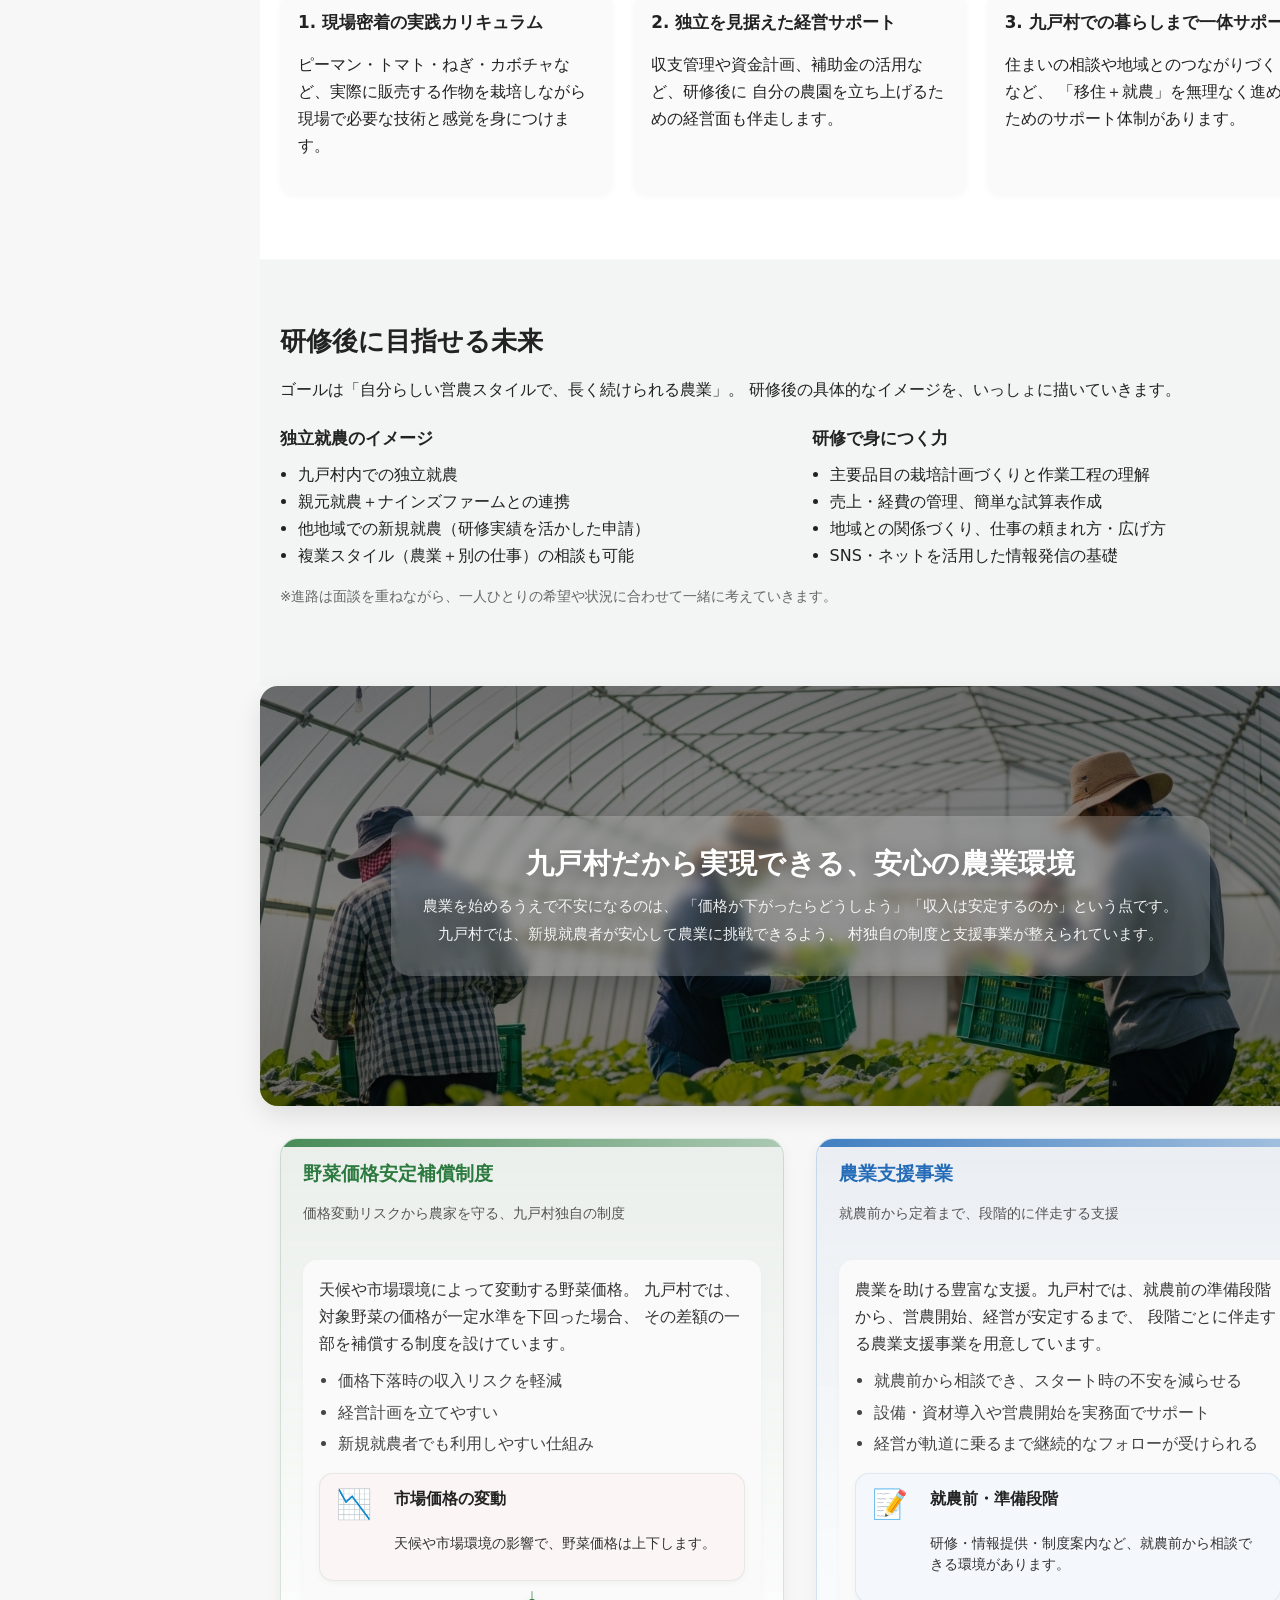
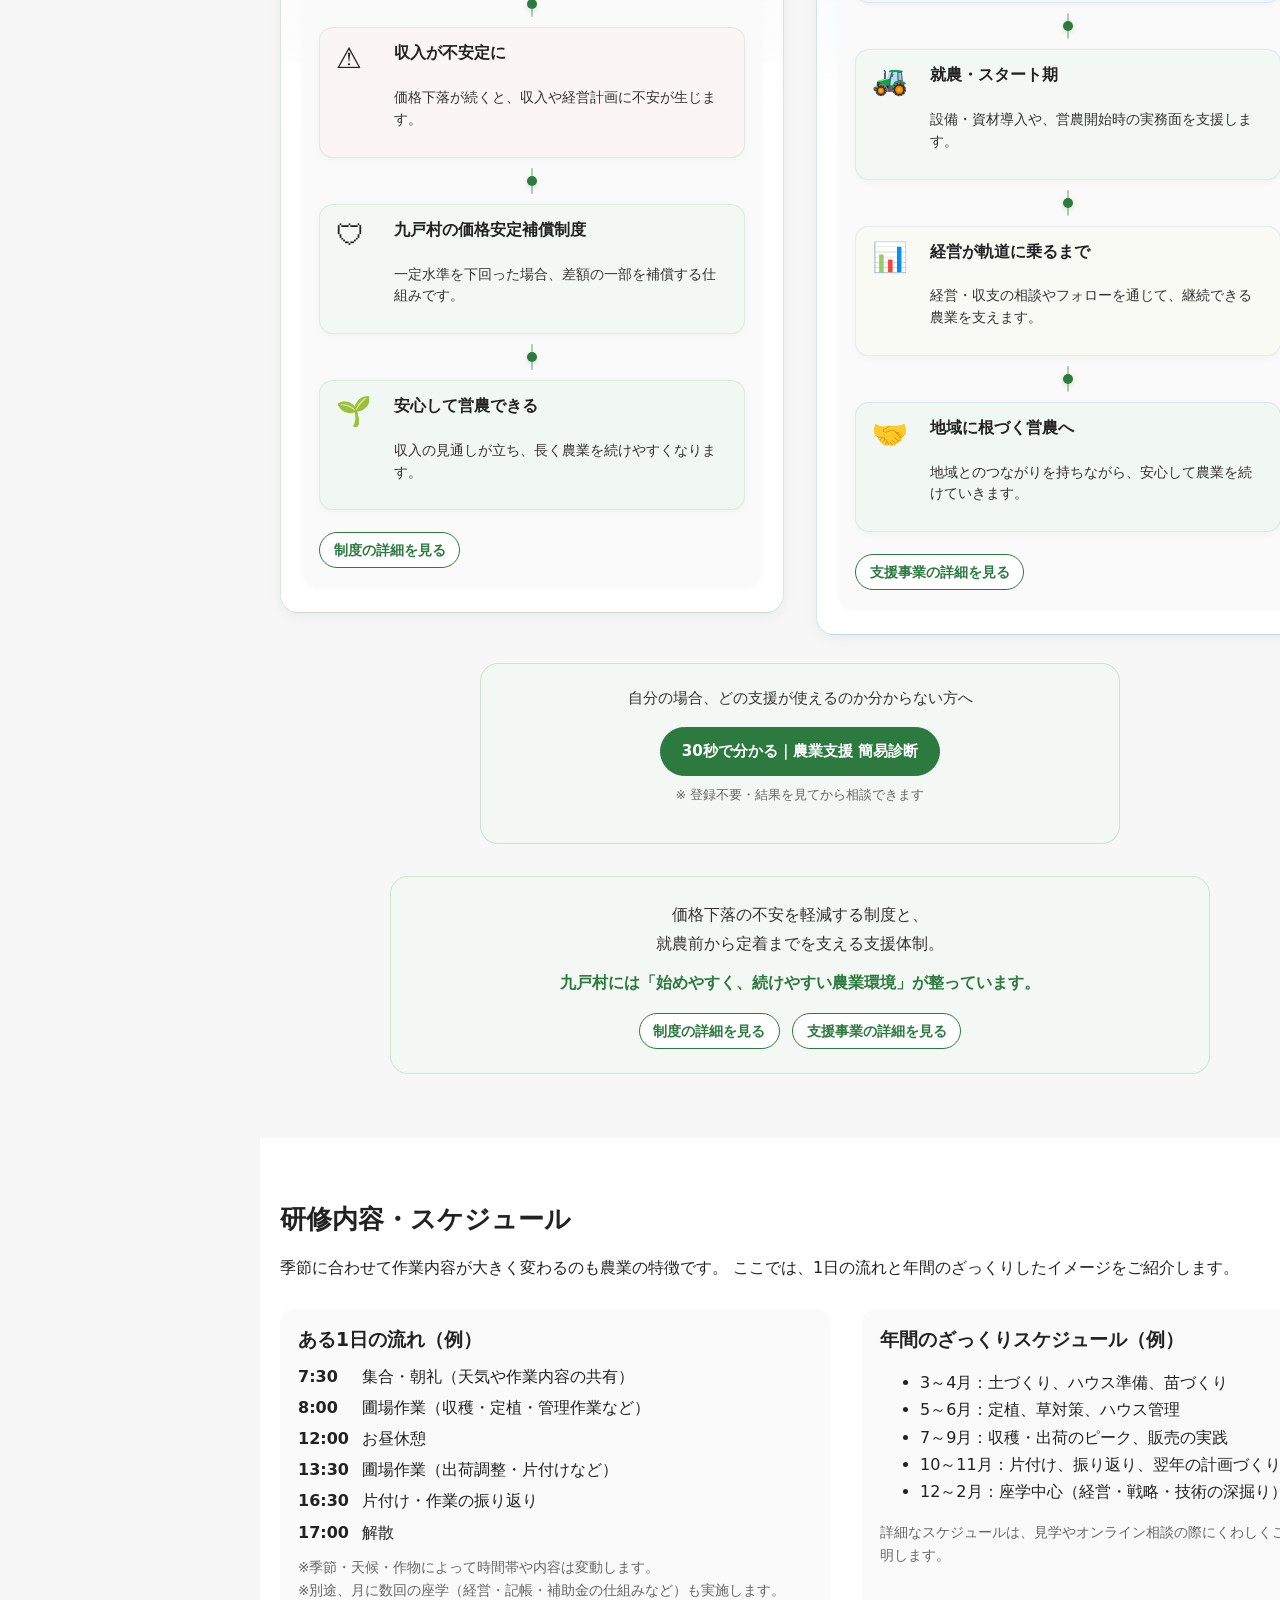
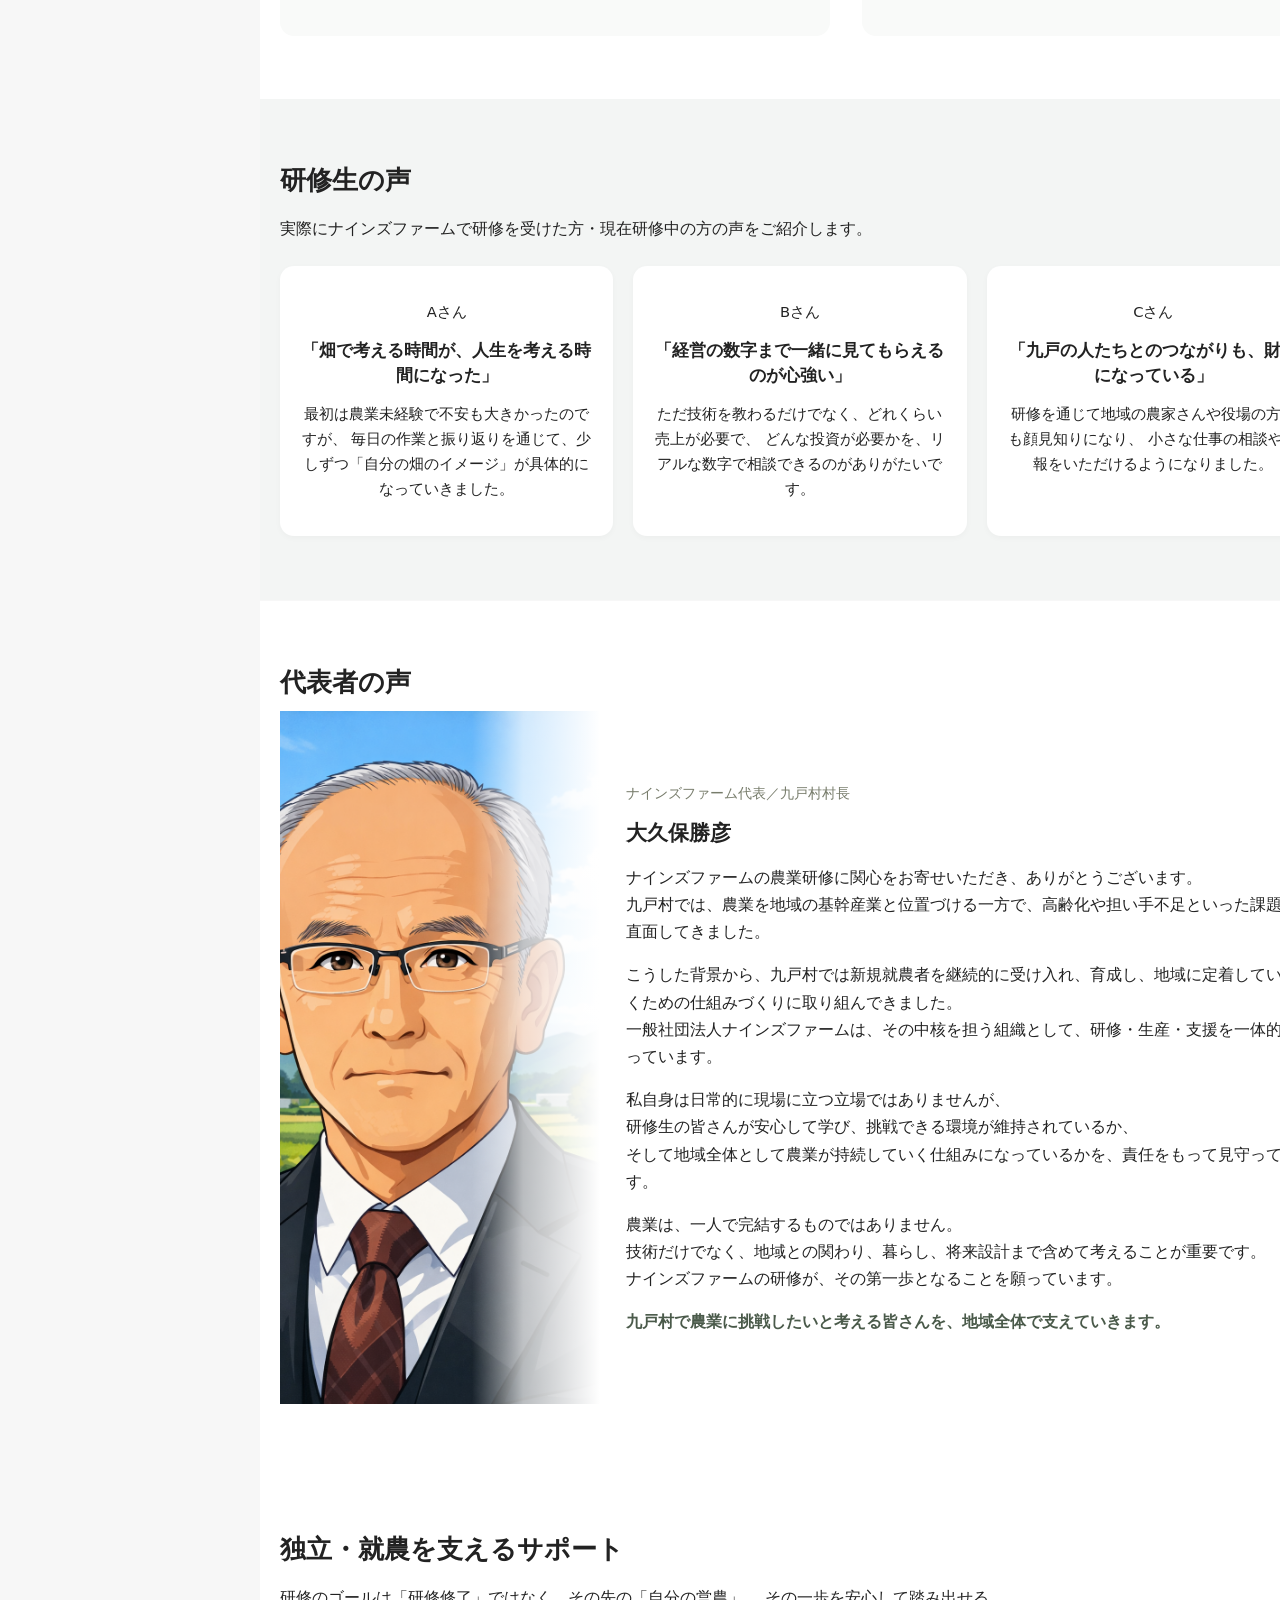
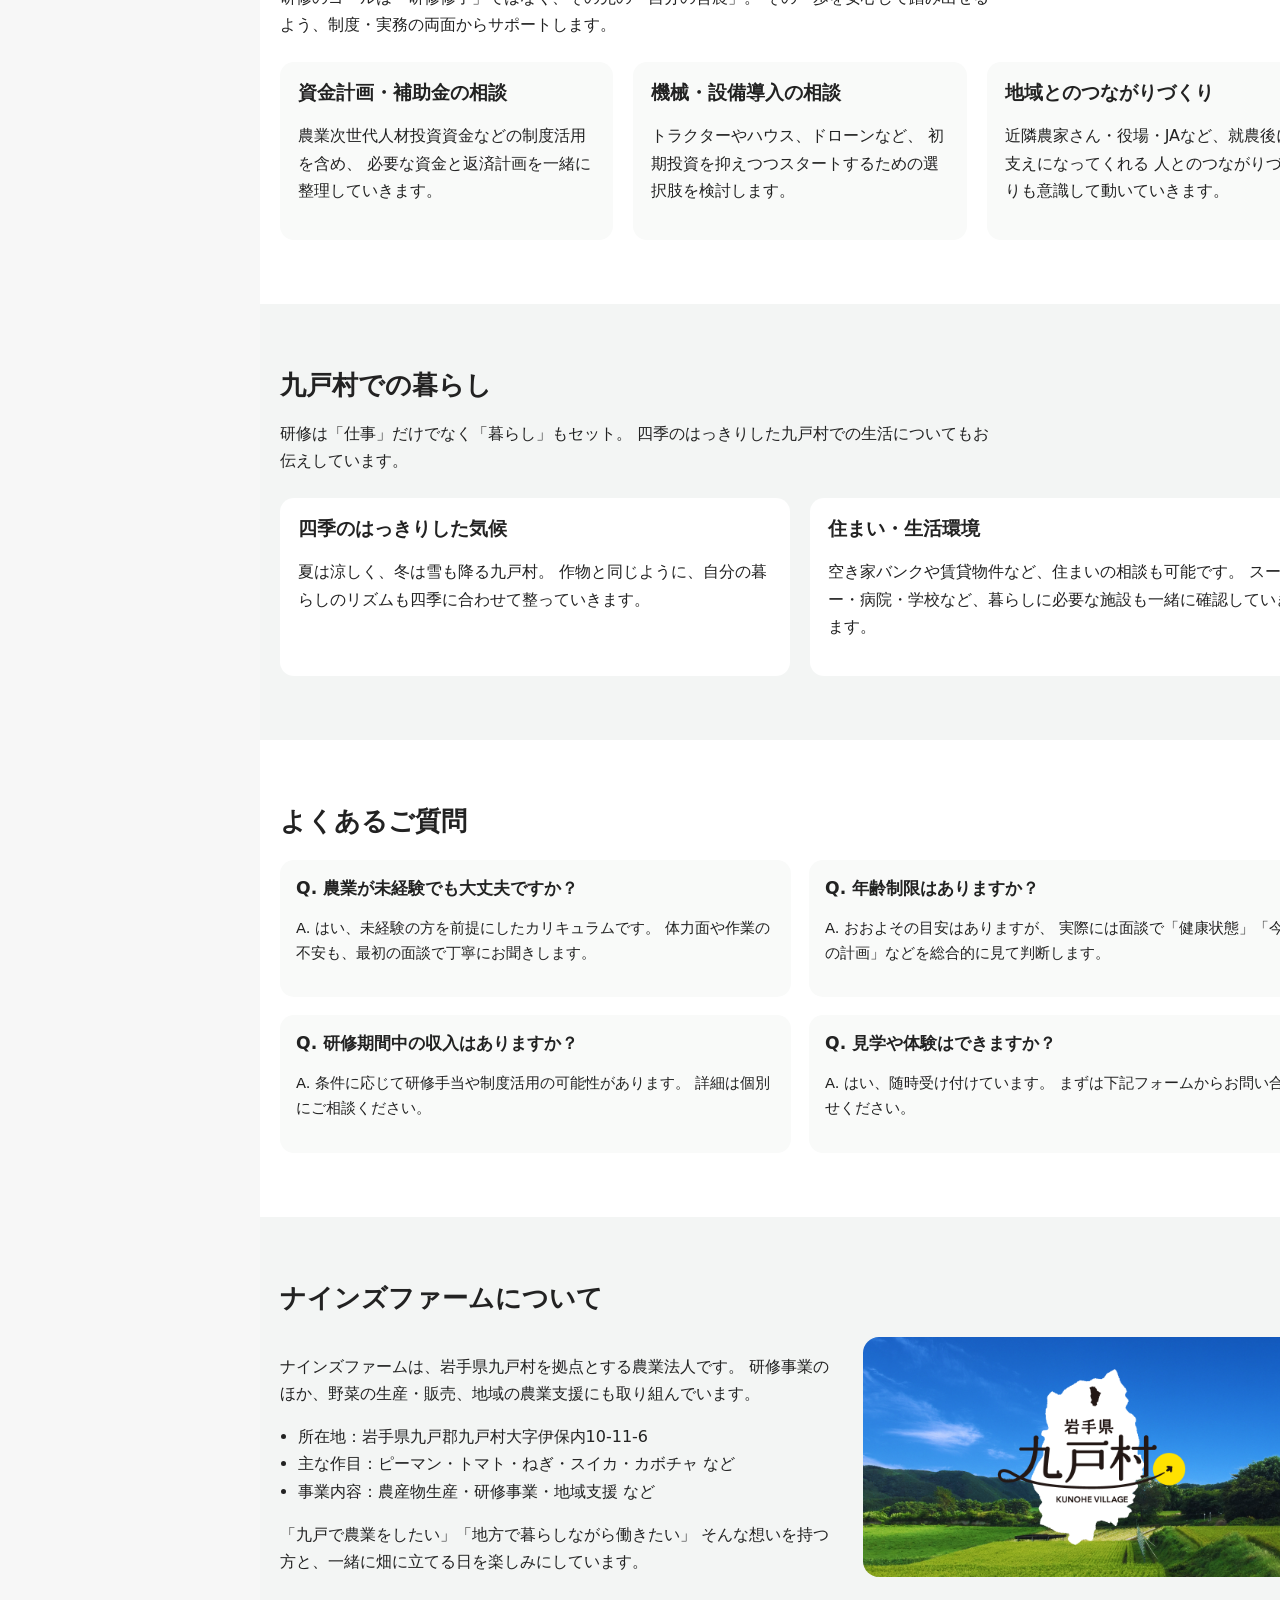
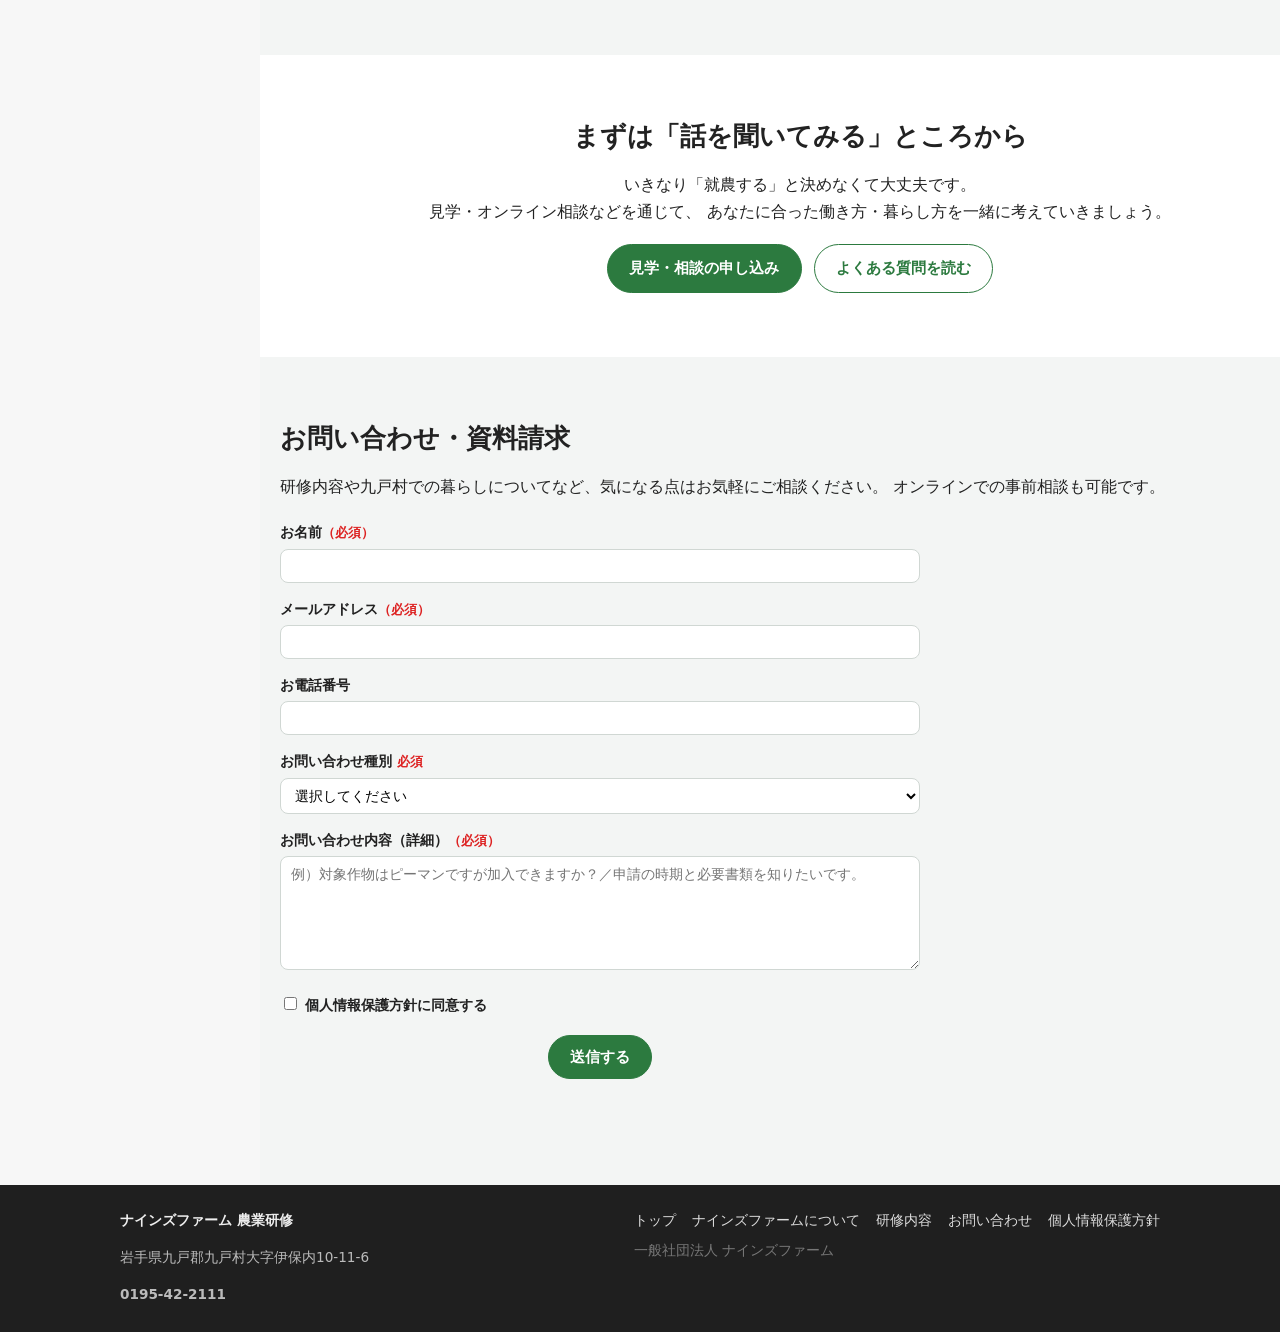
==== commit 74b8cc9b: "Update index.html" ====
--- a/index.html
+++ b/index.html
@@ -16,14 +16,13 @@
   <link rel="stylesheet" href="style.css">
 </head>
 <body>
- <!-- =========================
+
   <aside class="recruitment-notice" role="status" aria-label="研修生募集についての重要なお知らせ">
     <div class="container recruitment-notice-inner">
       <span class="recruitment-notice-label">重要なお知らせ</span>
       <p><strong>今年度の研修生募集は終了しました</strong></p>
     </div>
   </aside>
-  ========================== -->
   <!-- =========================
        ヘッダー（上部）
   ========================== -->
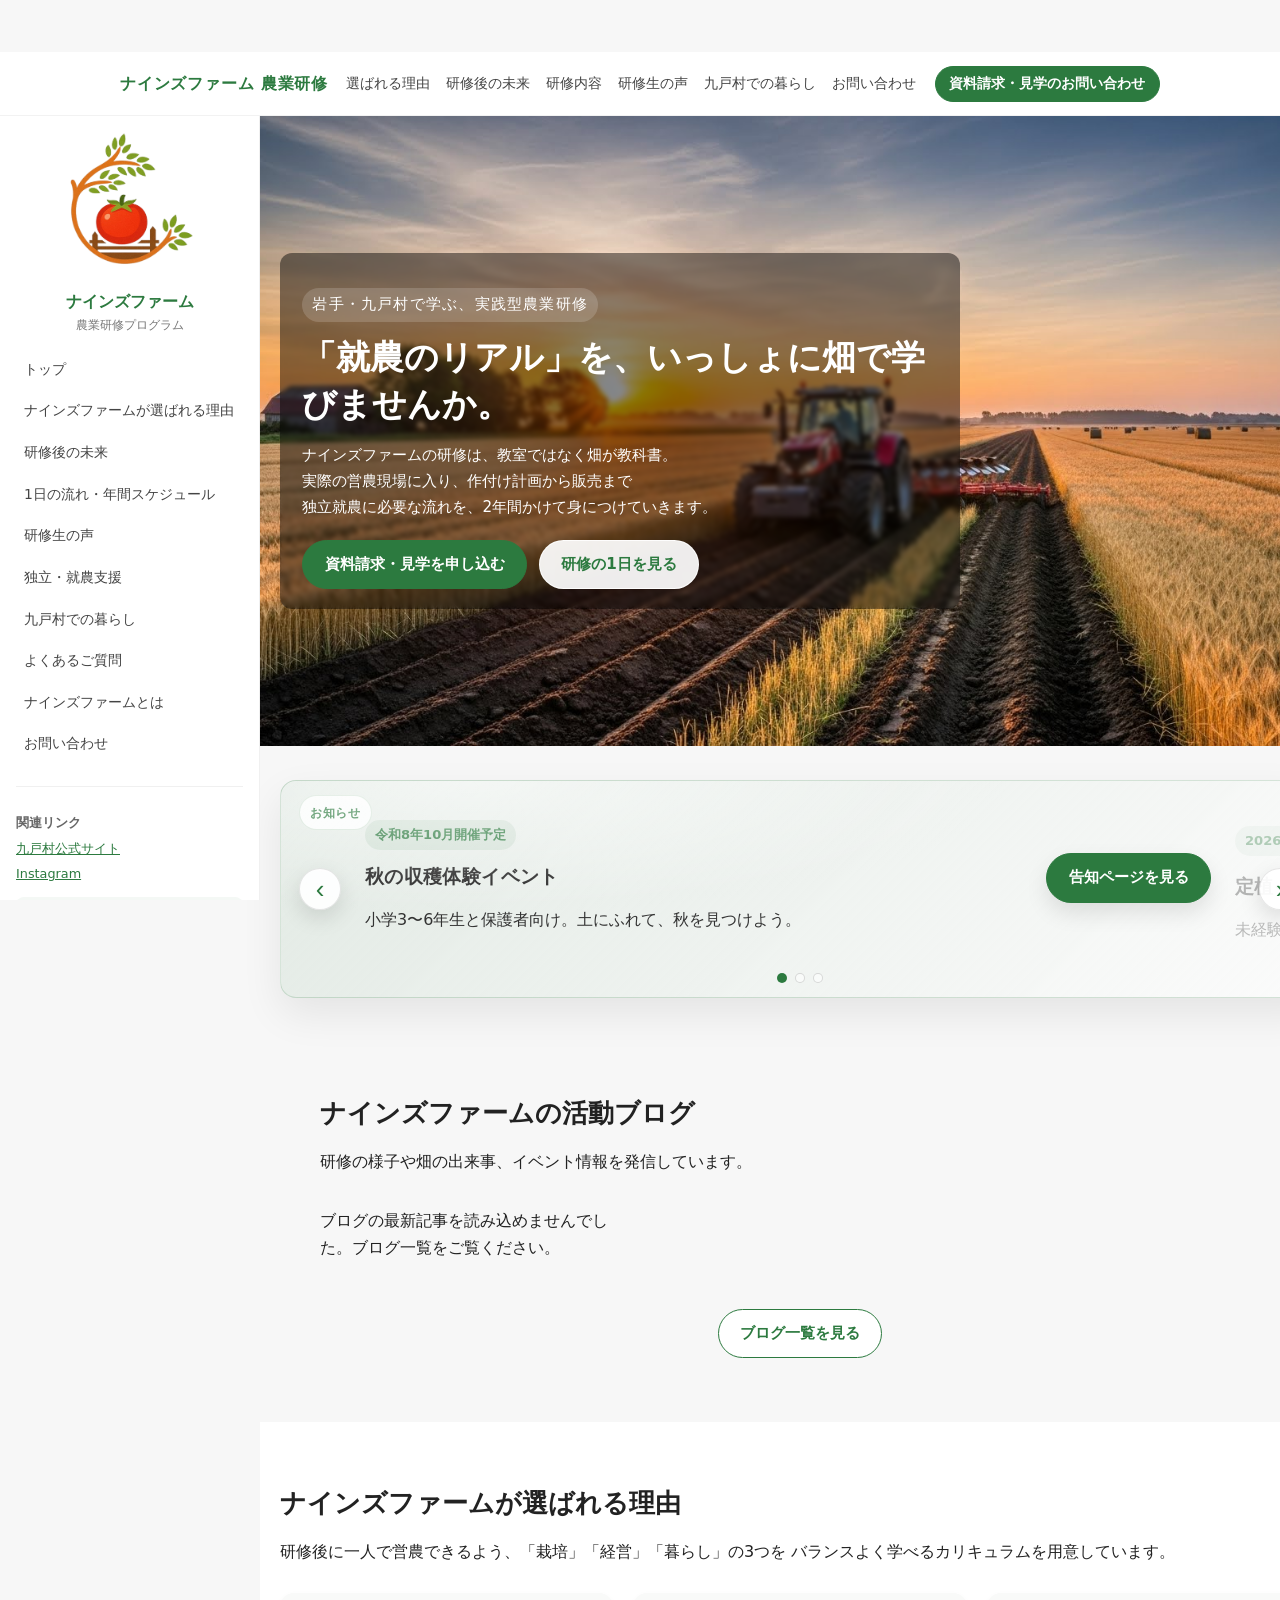
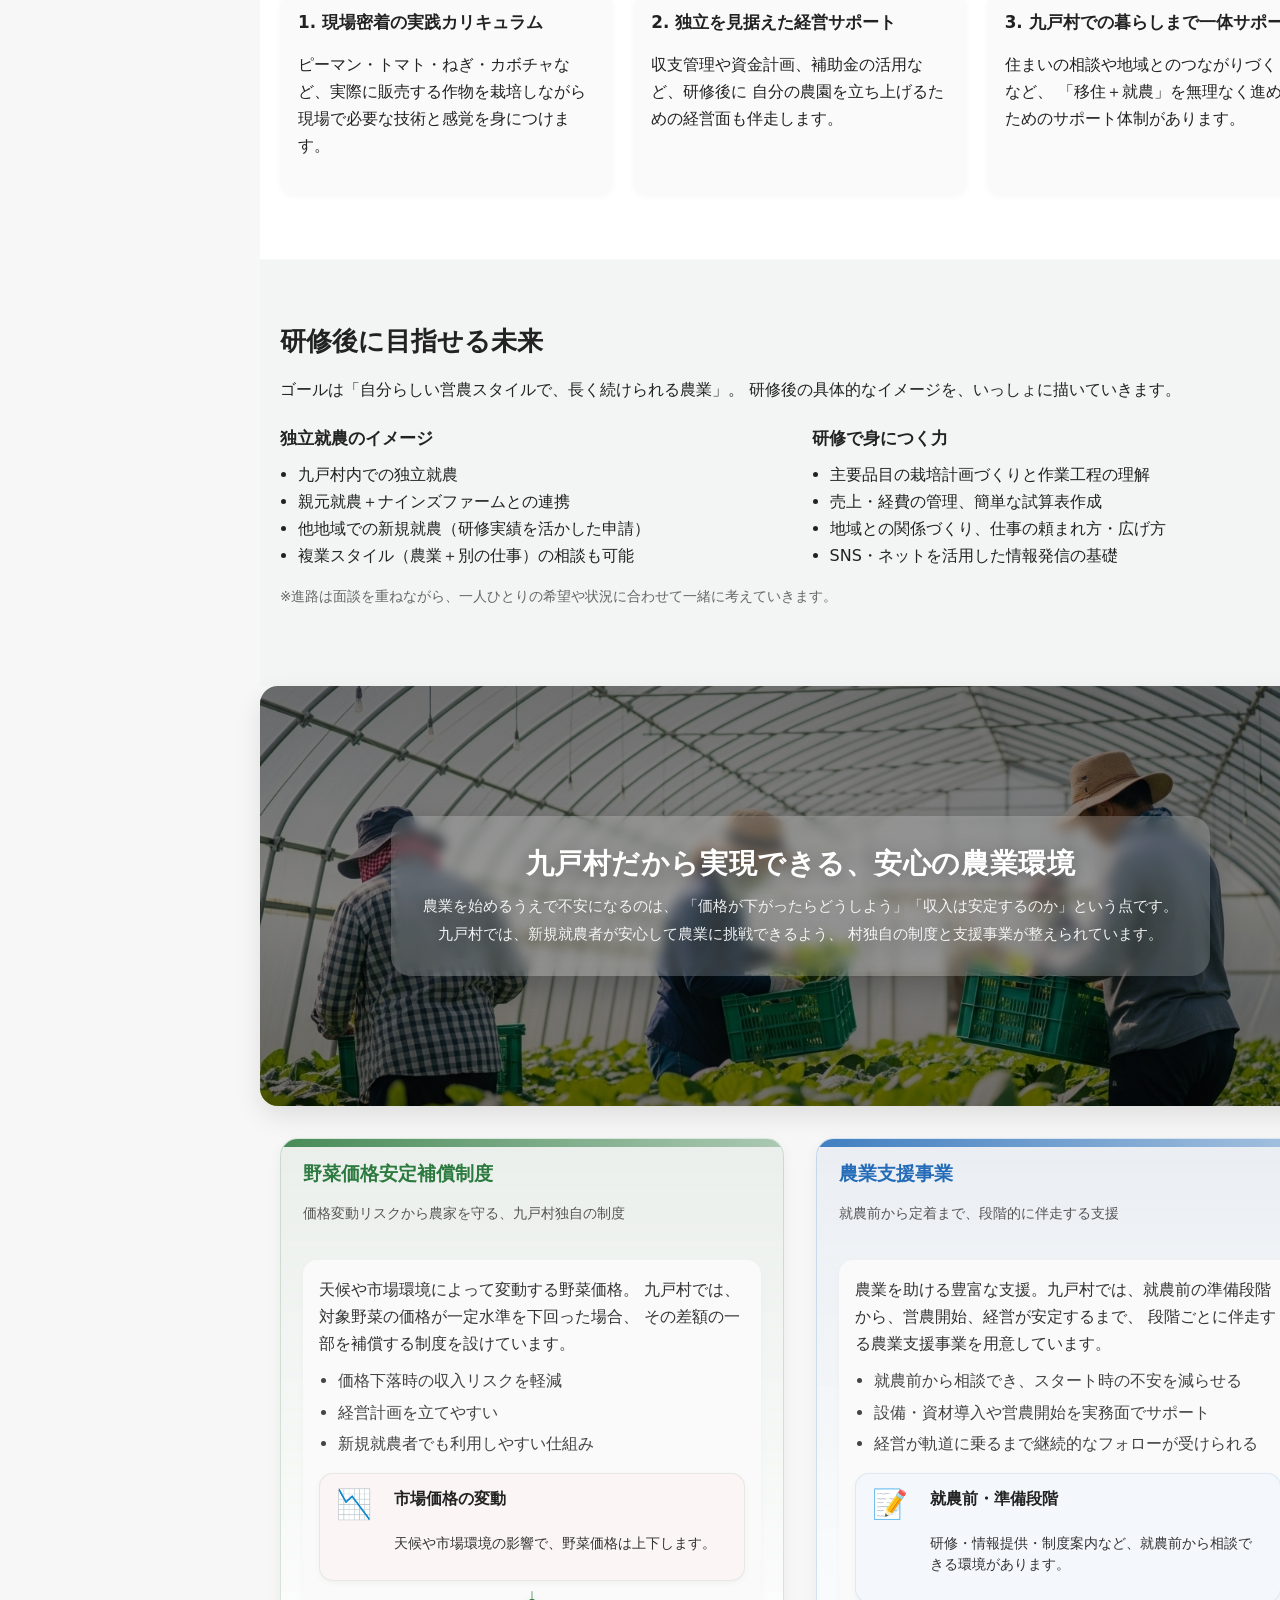
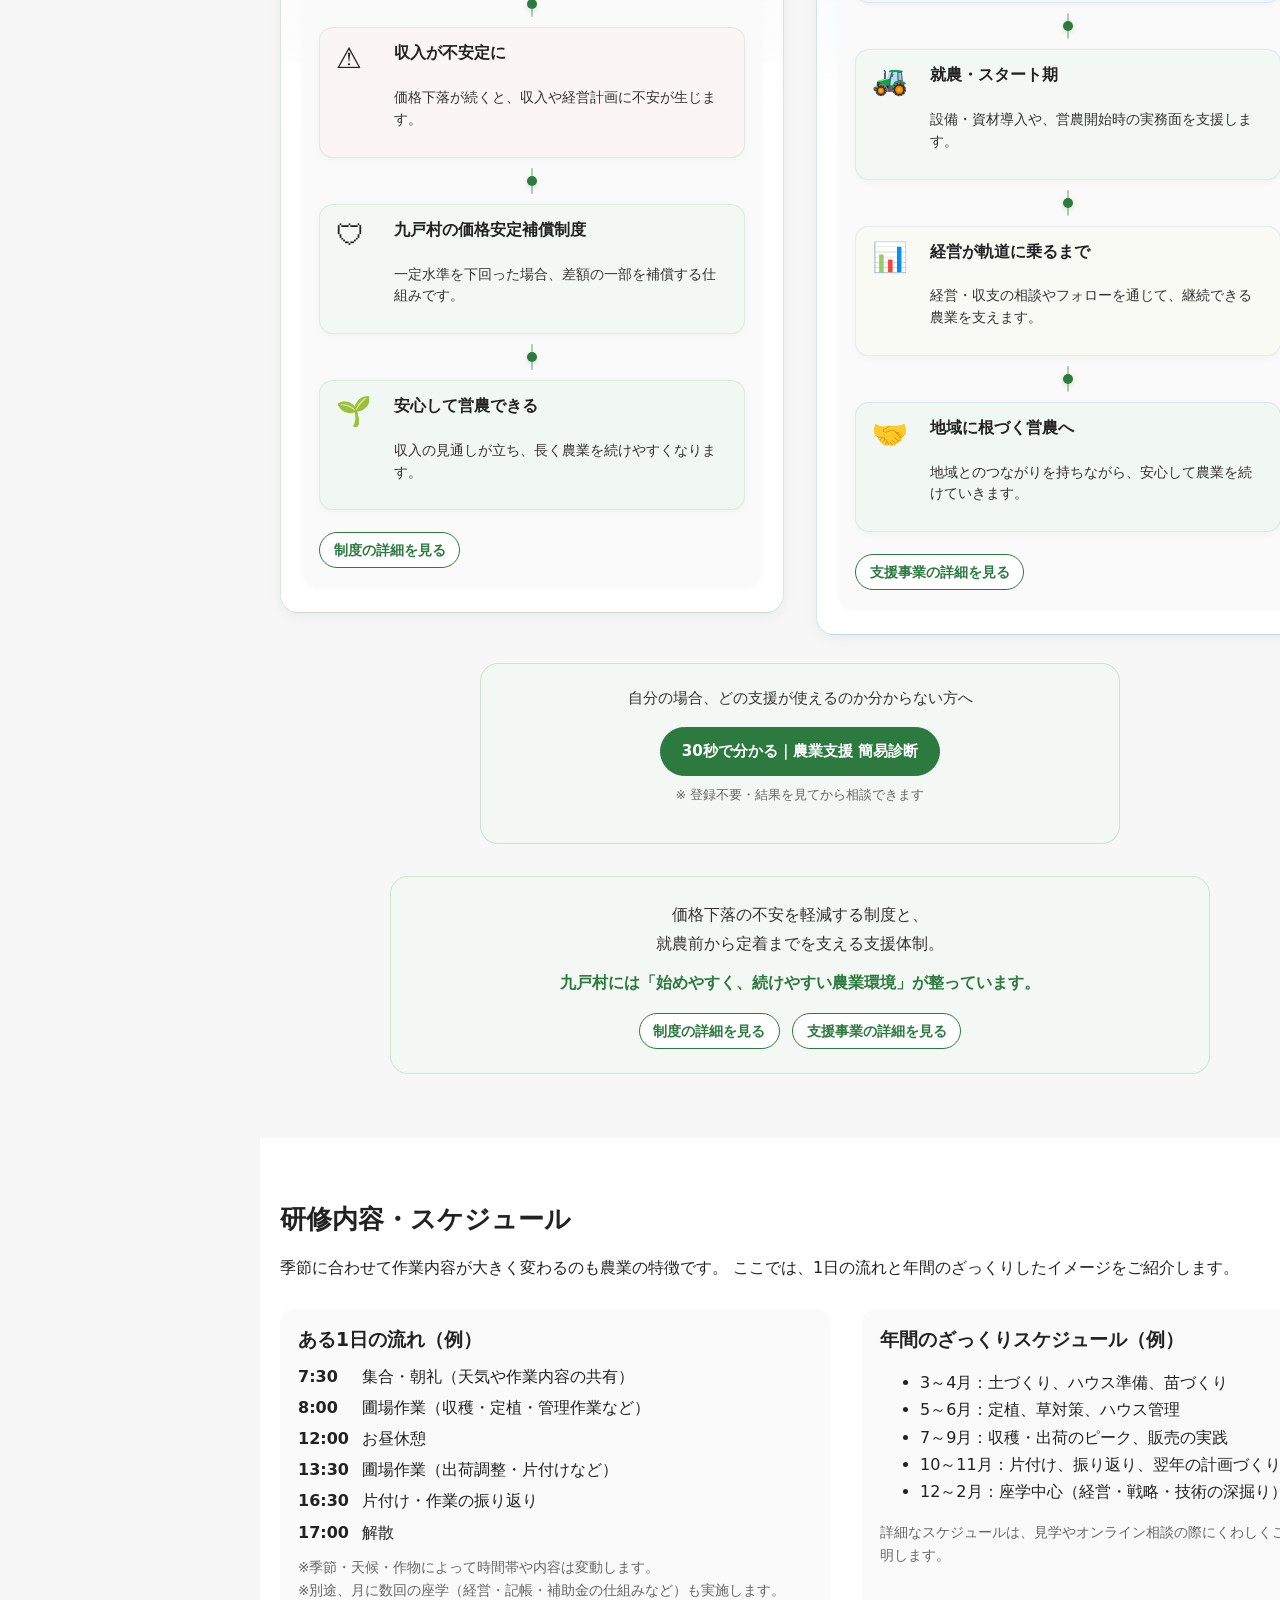
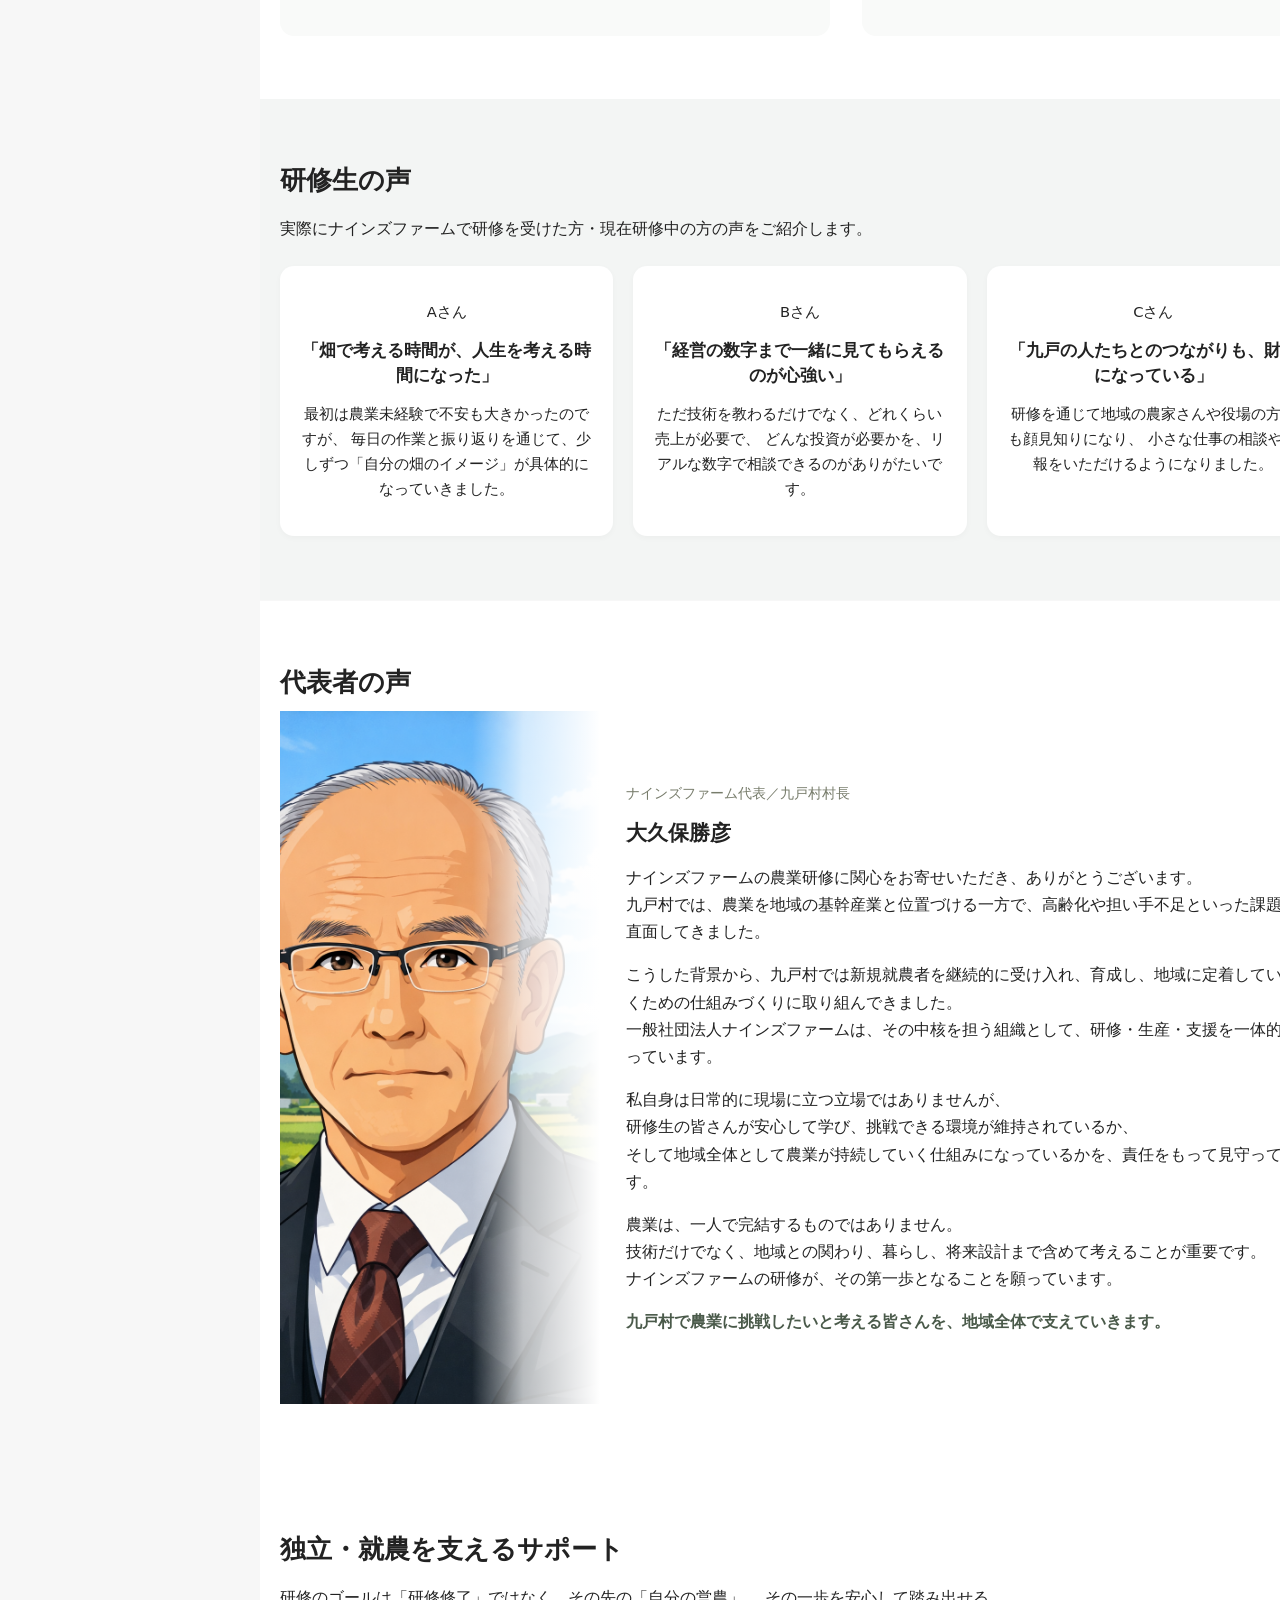
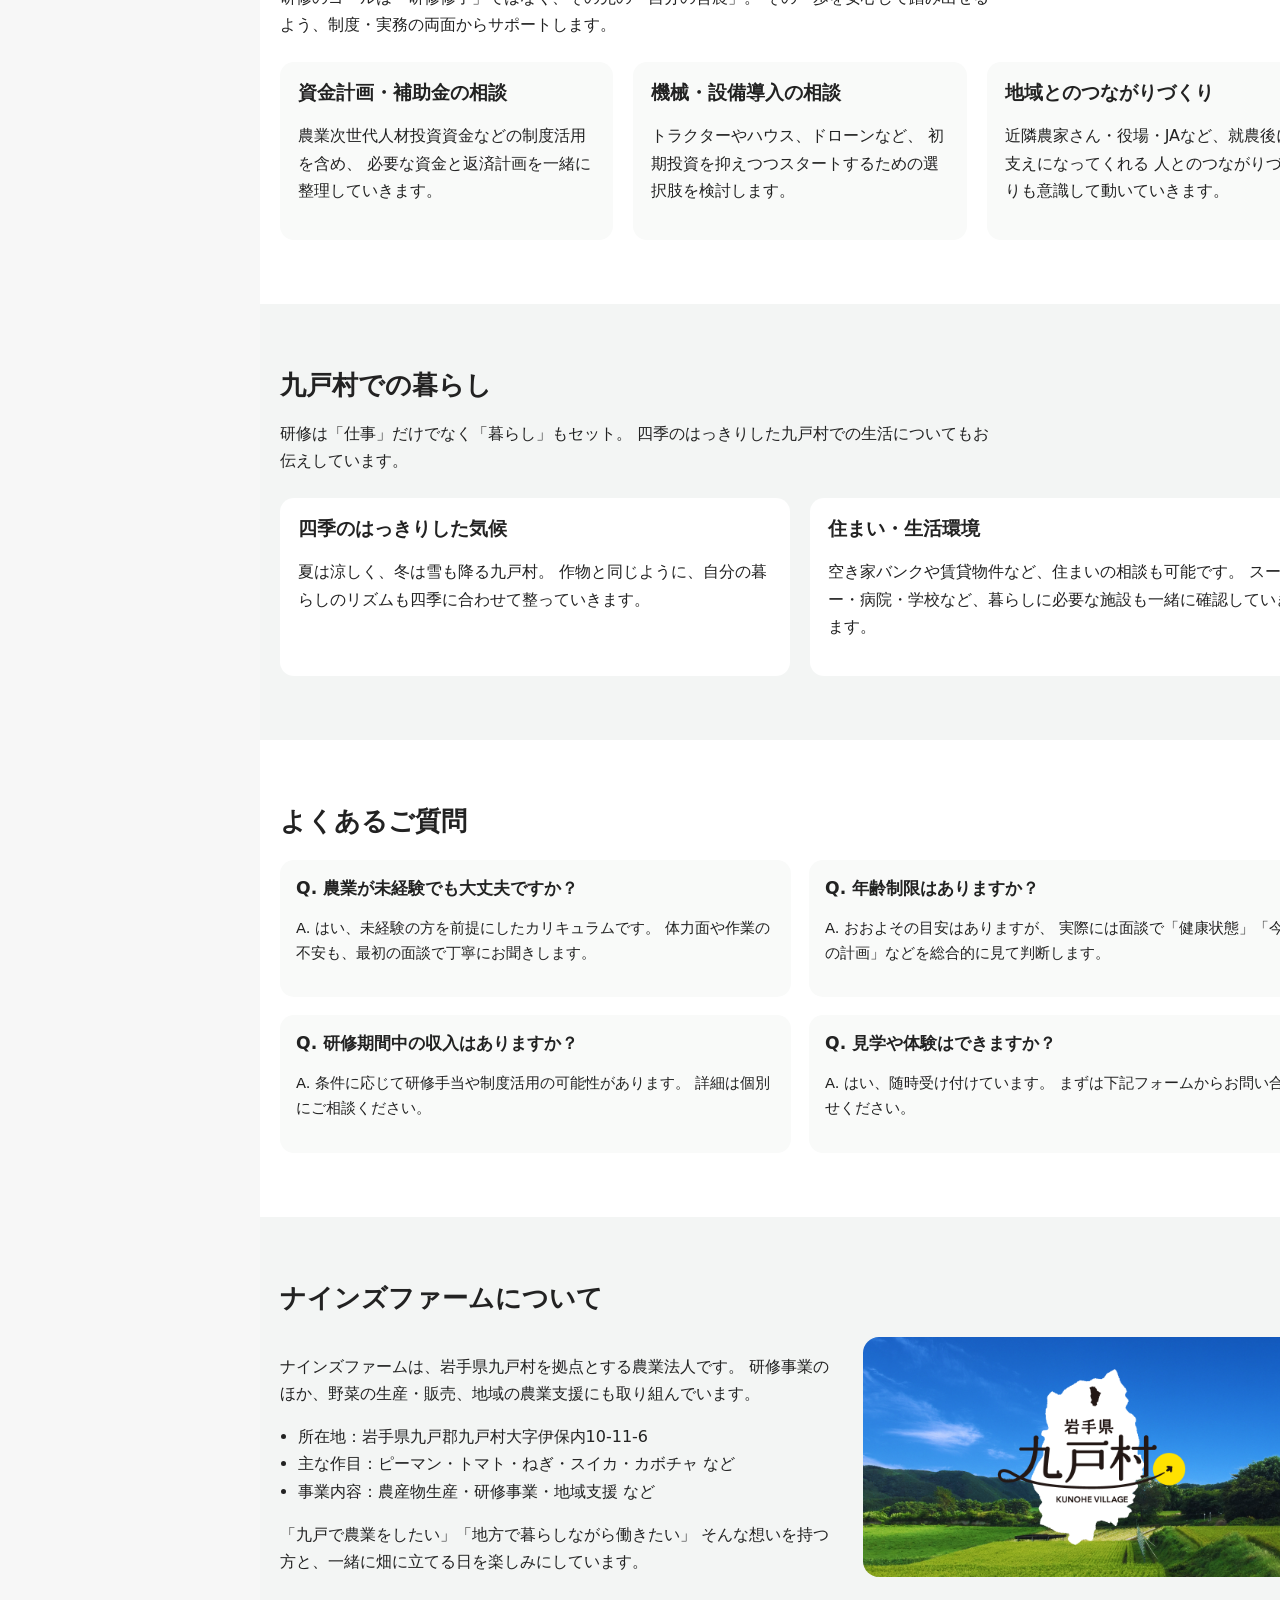
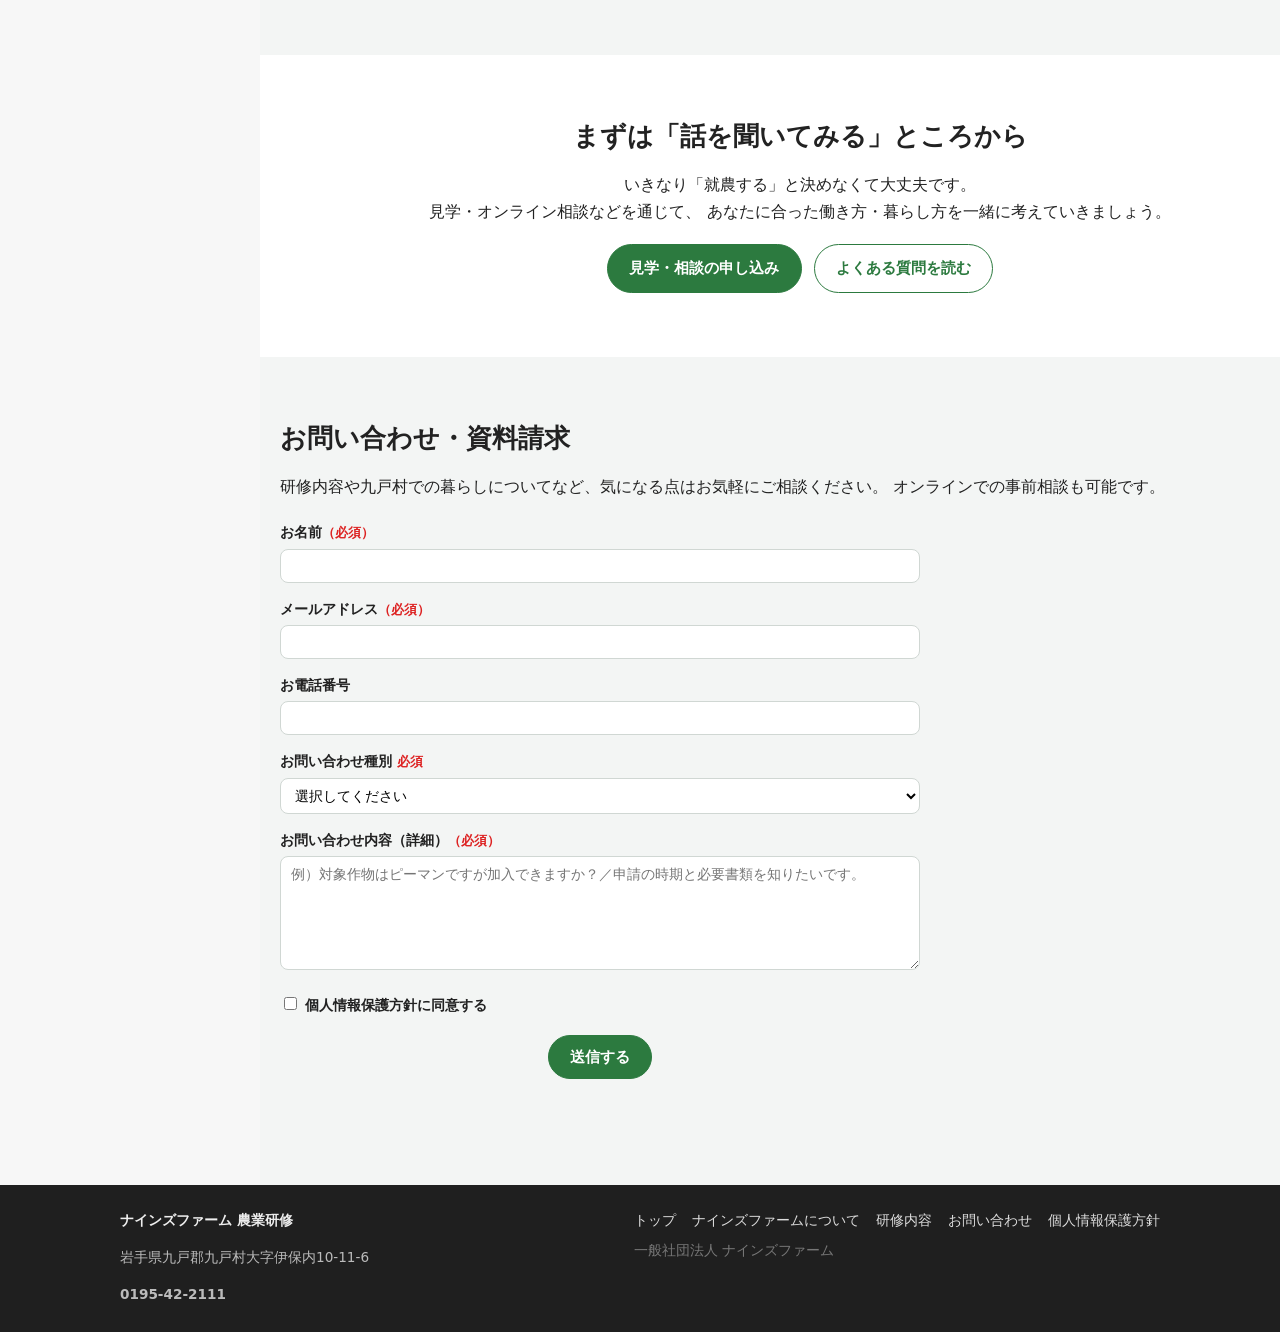
==== commit 0973841f: "Remove closed trainee recruitment notice from homepage" ====
--- a/index.html
+++ b/index.html
@@ -17,12 +17,6 @@
 </head>
 <body>
 
-  <aside class="recruitment-notice" role="status" aria-label="研修生募集についての重要なお知らせ">
-    <div class="container recruitment-notice-inner">
-      <span class="recruitment-notice-label">重要なお知らせ</span>
-      <p><strong>今年度の研修生募集は終了しました</strong></p>
-    </div>
-  </aside>
   <!-- =========================
        ヘッダー（上部）
   ========================== -->
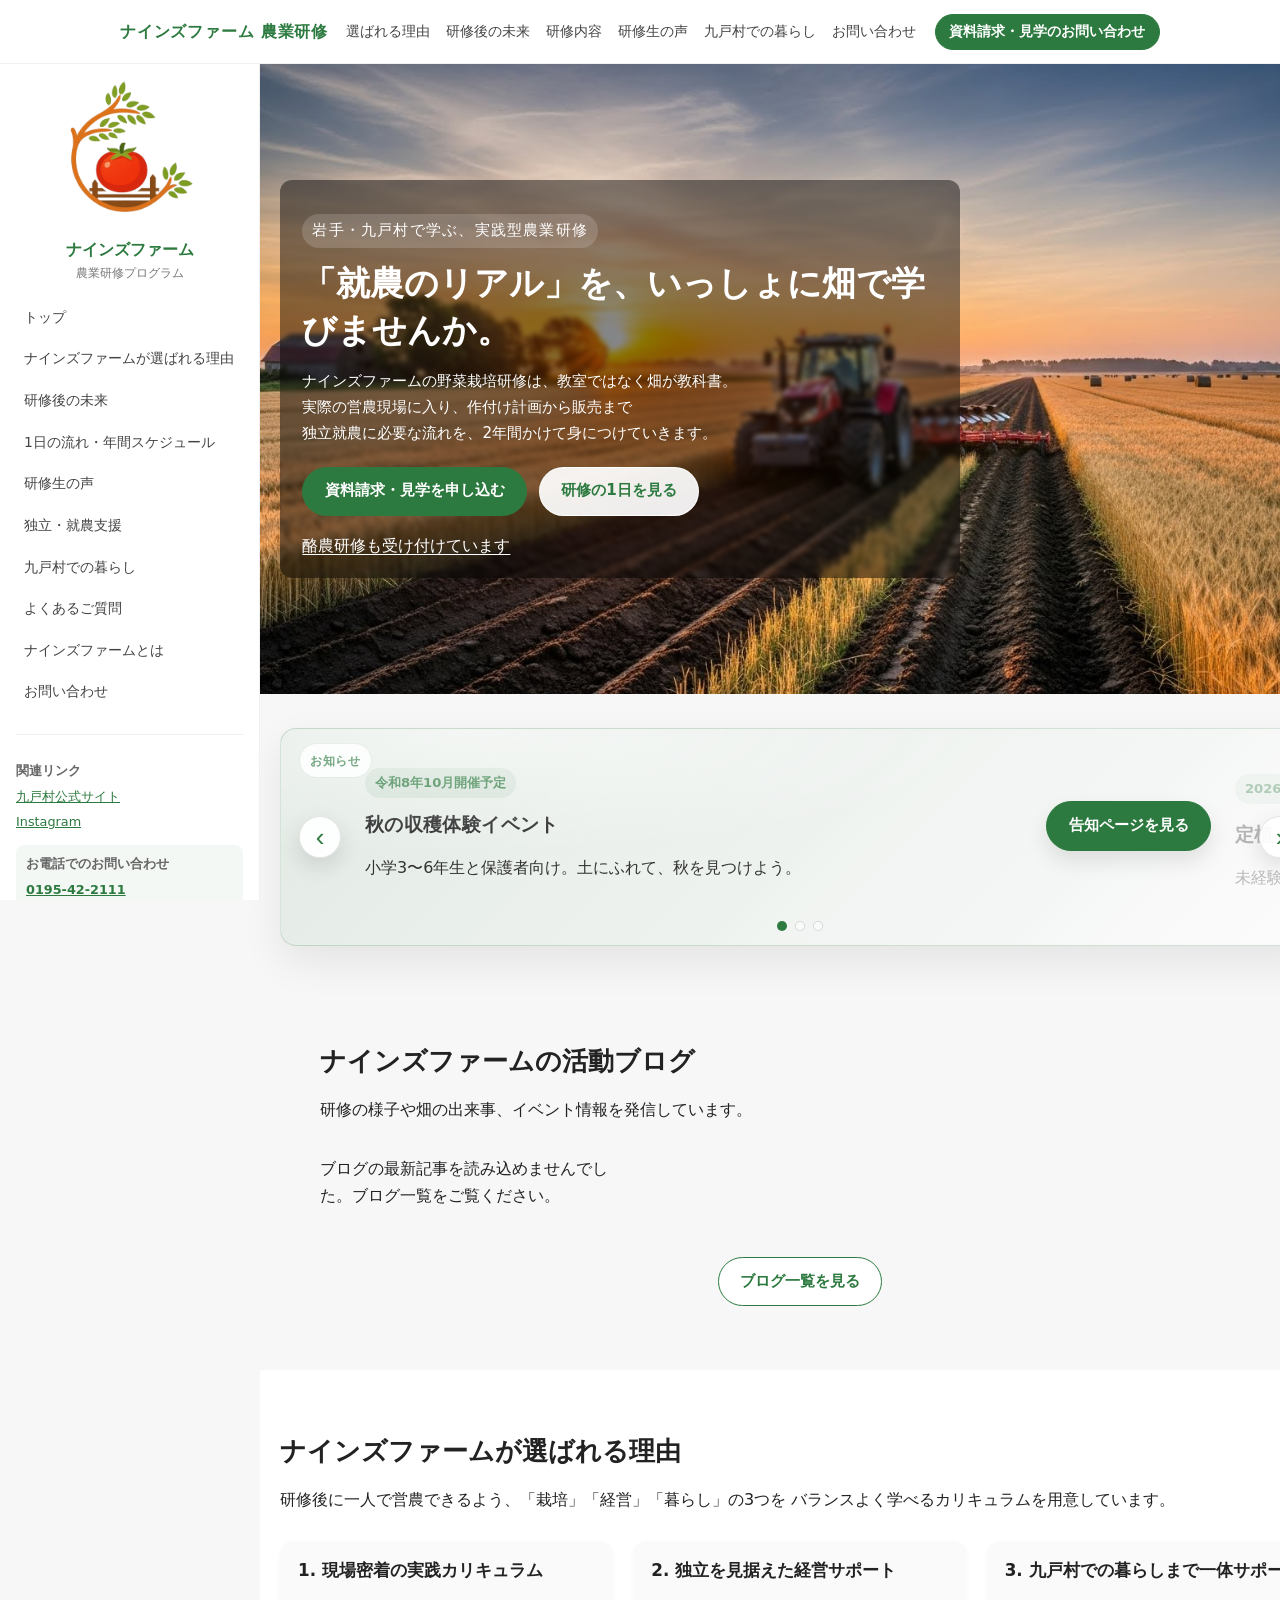
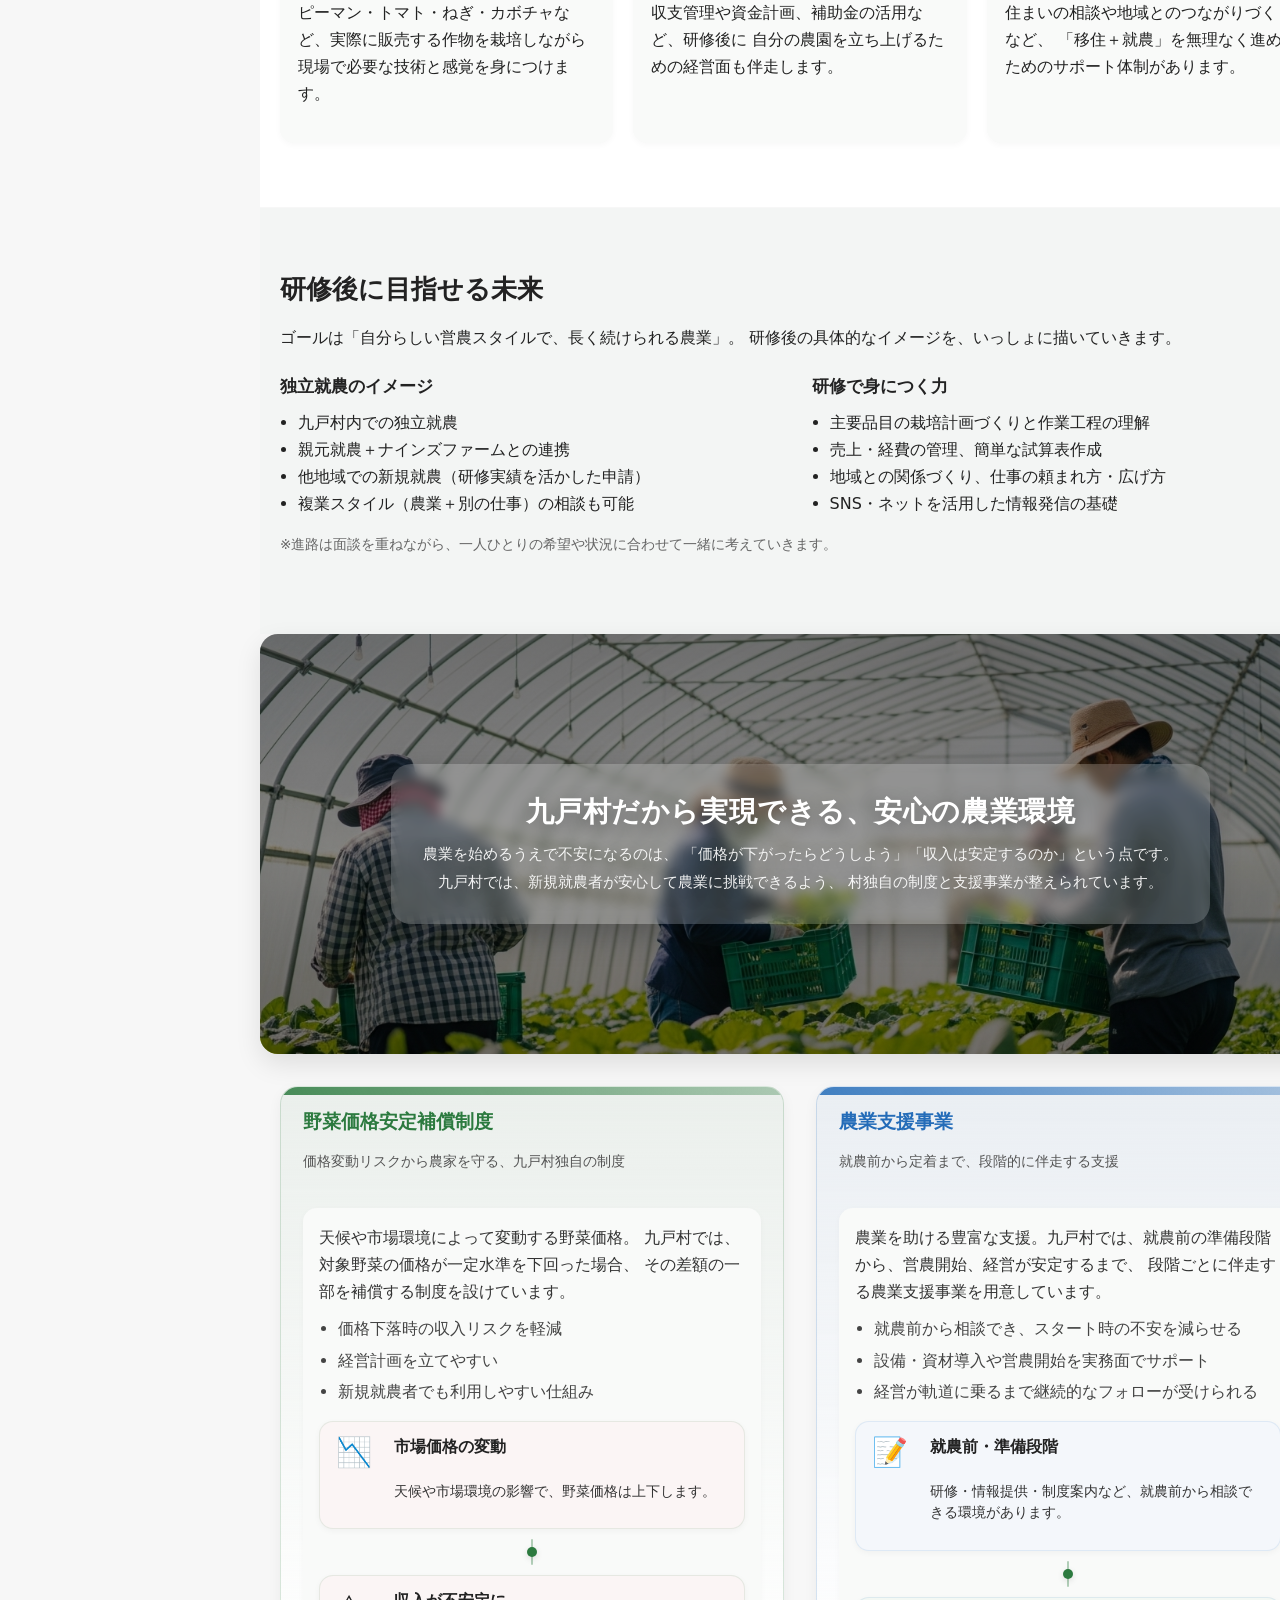
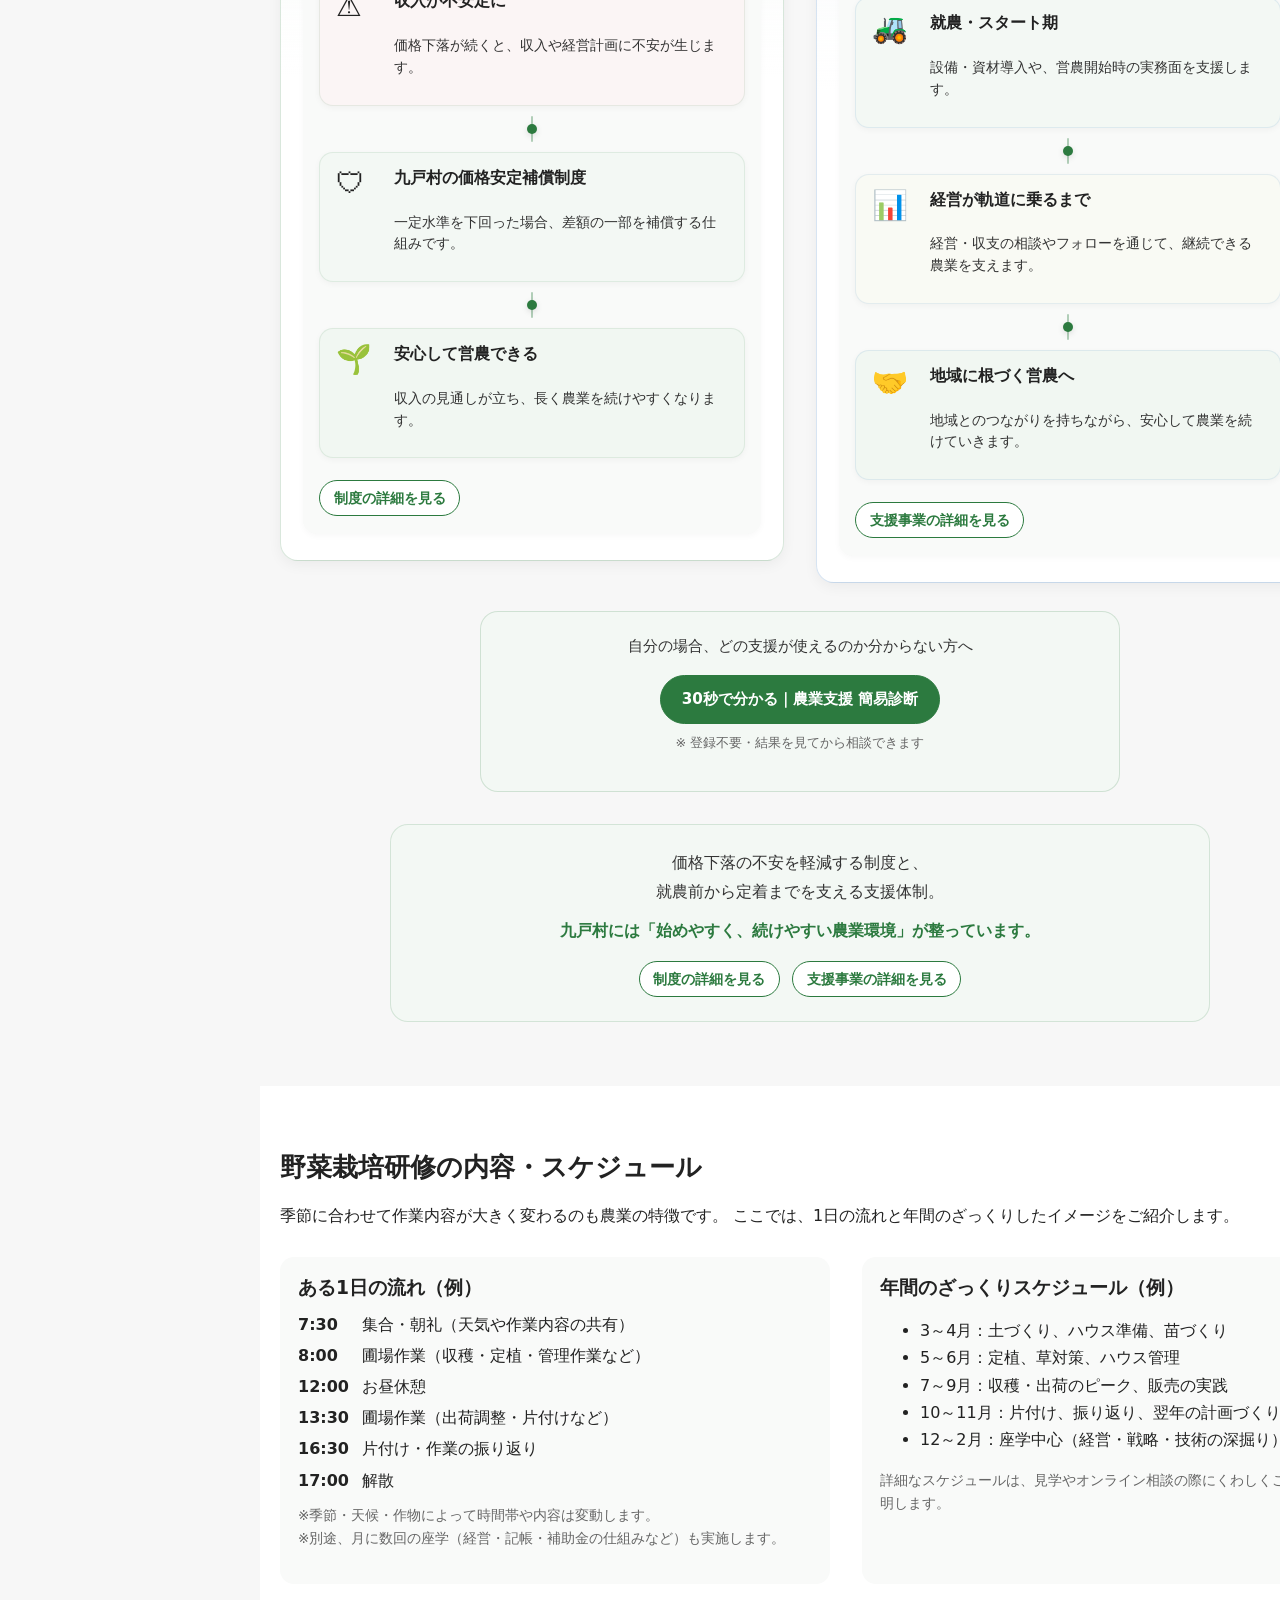
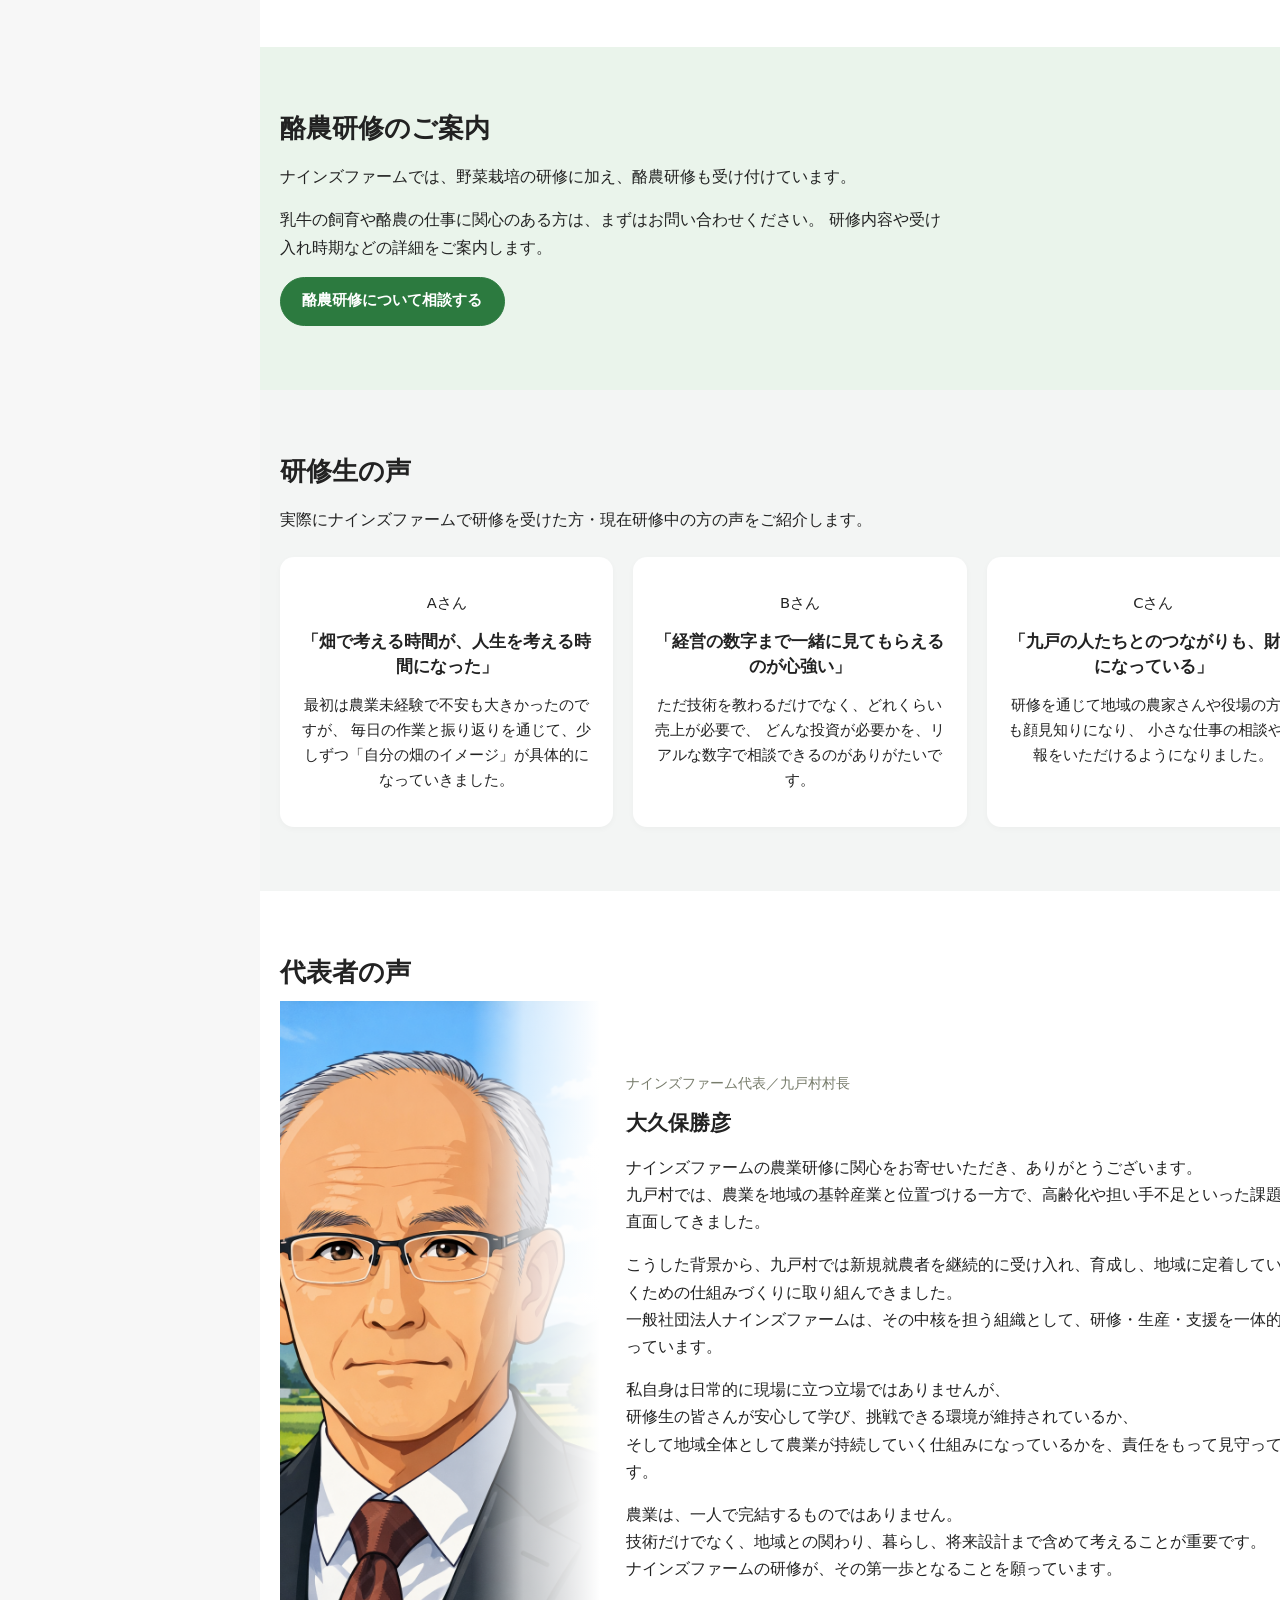
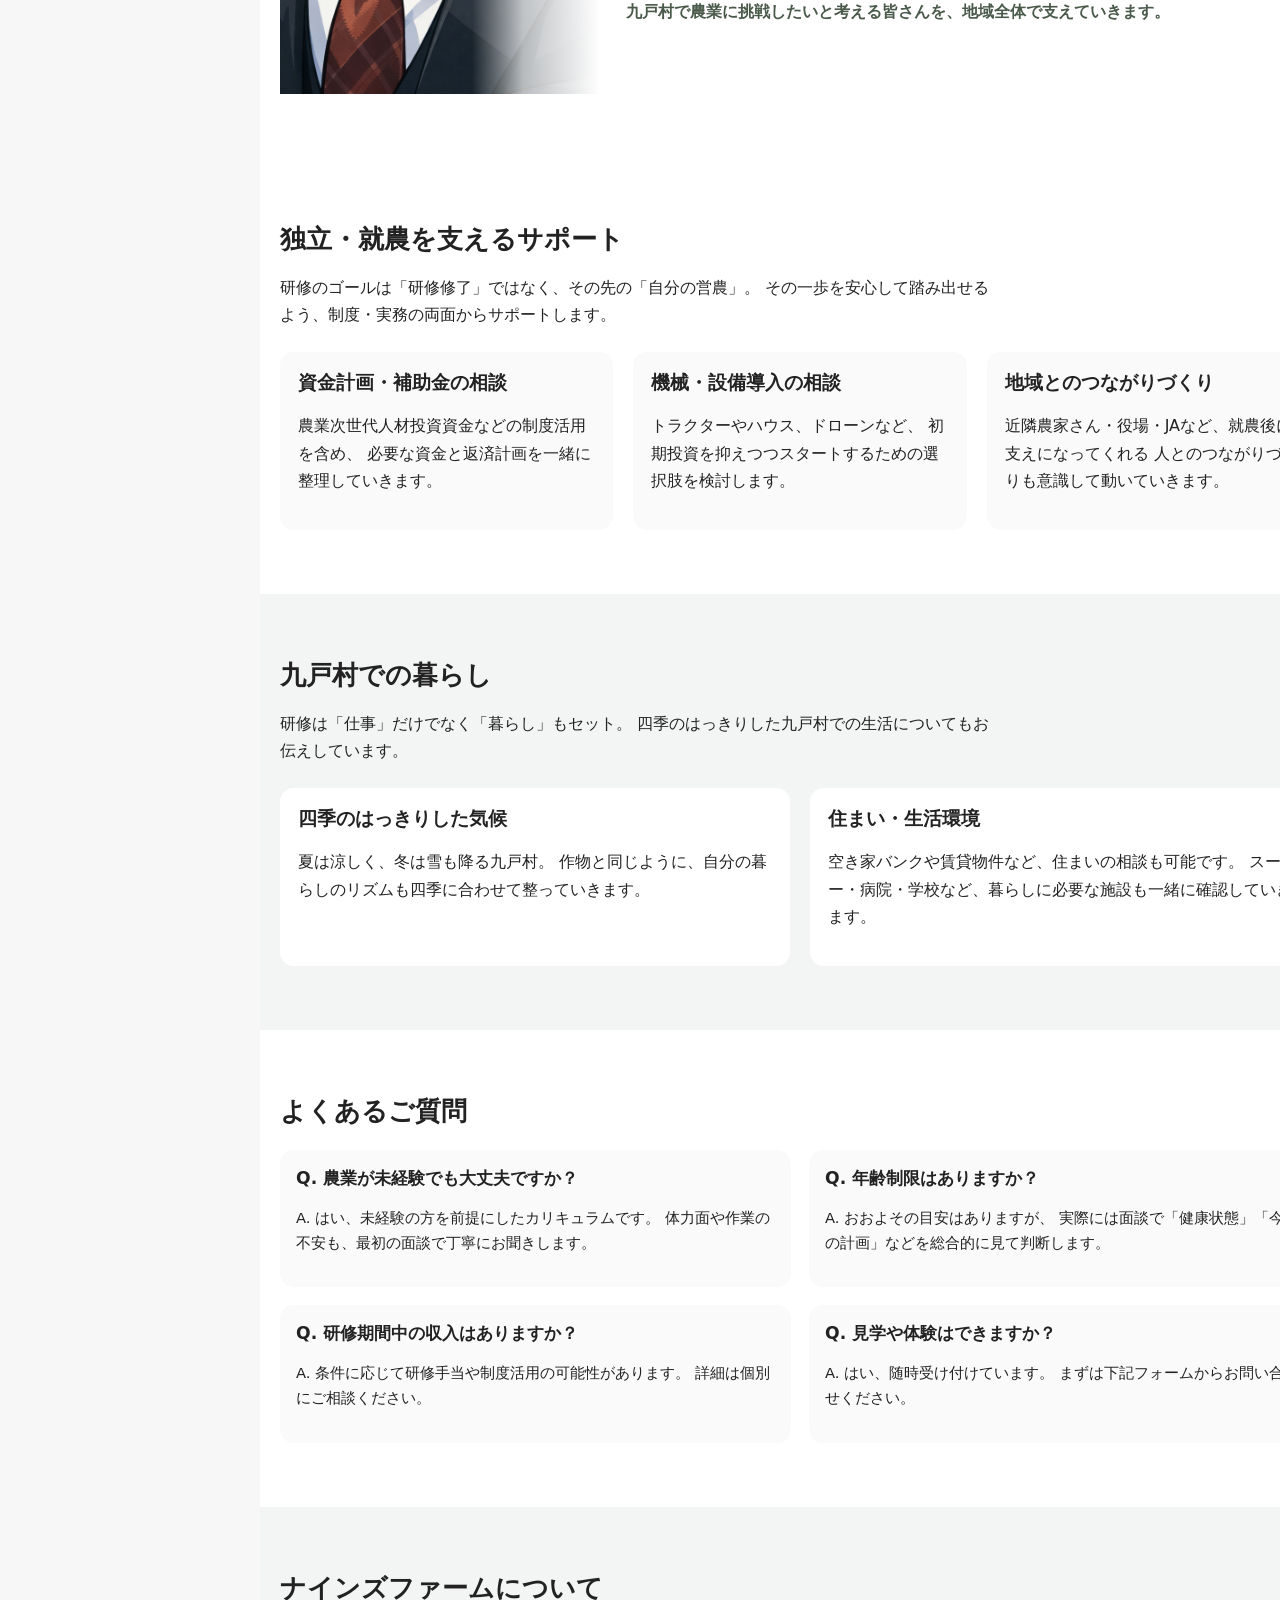
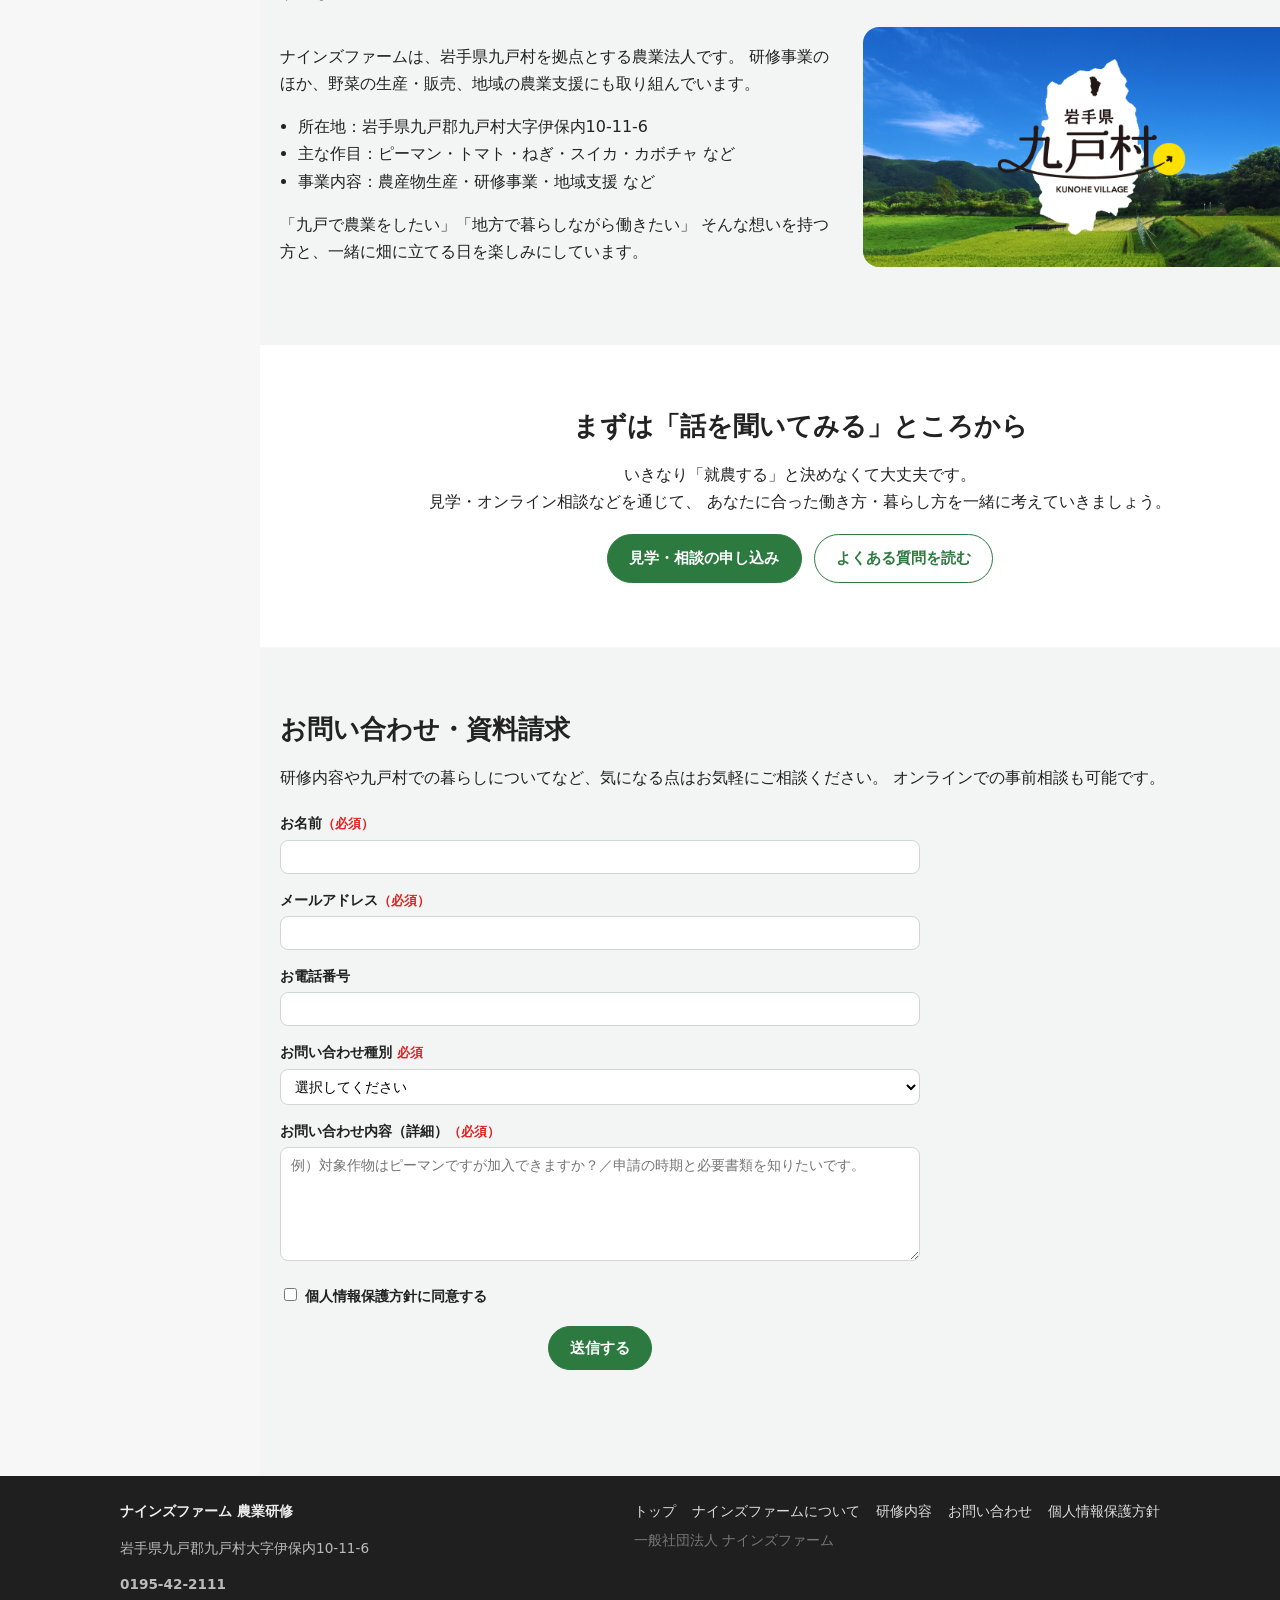
==== commit 6d07e08e: "Add dairy training inquiry section" ====
--- a/index.html
+++ b/index.html
@@ -123,7 +123,7 @@
             <p class="hero-label">岩手・九戸村で学ぶ、実践型農業研修</p>
             <h1>「就農のリアル」を、いっしょに畑で学びませんか。</h1>
             <p>
-              ナインズファームの研修は、教室ではなく畑が教科書。<br>
+              ナインズファームの野菜栽培研修は、教室ではなく畑が教科書。<br>
               実際の営農現場に入り、作付け計画から販売まで<br>
               独立就農に必要な流れを、2年間かけて身につけていきます。
             </p>
@@ -131,6 +131,7 @@
               <a href="#contact" class="btn btn-primary">資料請求・見学を申し込む</a>
               <a href="#program" class="btn btn-secondary">研修の1日を見る</a>
             </div>
+            <a href="#dairy-training" class="hero-dairy-link">酪農研修も受け付けています</a>
           </div>
         </div>
       </section>
@@ -566,7 +567,7 @@
       <!-- 研修内容（1日の流れ＋年間） -->
       <section id="program" class="section section-program">
         <div class="container reveal">
-          <h2>研修内容・スケジュール</h2>
+          <h2>野菜栽培研修の内容・スケジュール</h2>
           <p>
             季節に合わせて作業内容が大きく変わるのも農業の特徴です。
             ここでは、1日の流れと年間のざっくりしたイメージをご紹介します。
@@ -625,6 +626,18 @@
         </div>
       </section>
 
+      <section id="dairy-training" class="section section-dairy-training" aria-labelledby="dairy-training-heading">
+        <div class="container">
+          <h2 id="dairy-training-heading">酪農研修のご案内</h2>
+          <p>ナインズファームでは、野菜栽培の研修に加え、酪農研修も受け付けています。</p>
+          <p>
+            乳牛の飼育や酪農の仕事に関心のある方は、まずはお問い合わせください。
+            研修内容や受け入れ時期などの詳細をご案内します。
+          </p>
+          <a href="#contact" id="dairy-training-contact" class="btn btn-primary" data-contact-subject="酪農研修について">酪農研修について相談する</a>
+        </div>
+      </section>
+
       <!-- 研修生の声 -->
       <section id="voices" class="section section-voices reveal">
         <div class="container">
@@ -946,6 +959,7 @@
   <option value="野菜価格安定補償制度について">野菜価格安定補償制度について</option>
   <option value="農業支援事業について">農業支援事業について</option>
   <option value="農業研修について">農業研修について</option>
+  <option value="酪農研修について">酪農研修について</option>
   <option value="就農・独立について">就農・独立について</option>
   <option value="その他">その他</option>
 </select>
@@ -1145,13 +1159,18 @@
 
 <script>
   (function () {
+    const select = document.getElementById("subject");
+    if (!select) return;
+
+    const dairyContactLink = document.getElementById("dairy-training-contact");
+    dairyContactLink?.addEventListener("click", () => {
+      select.value = dairyContactLink.dataset.contactSubject;
+    });
+
     const params = new URLSearchParams(window.location.search);
     const subjectParam = params.get("subject");
 
     if (!subjectParam) return;
-
-    const select = document.getElementById("subject");
-    if (!select) return;
 
     const map = {
       "price": "野菜価格安定補償制度について",
--- a/style.css
+++ b/style.css
@@ -5,7 +5,6 @@
   --green: #2c7a3f;
   --green-dark: #256535;
   --bg-gray: #f3f5f4;
-  --recruitment-notice-height: 52px;
 }
 
 /* ==============================
@@ -106,58 +105,11 @@
 }
 
 /* ==============================
-   研修生募集のお知らせ
-============================== */
-.recruitment-notice {
-  position: fixed;
-  top: 0;
-  left: 0;
-  right: 0;
-  min-height: var(--recruitment-notice-height);
-  display: flex;
-  align-items: center;
-  color: #fff;
-  background: #a62920;
-  border-bottom: 3px solid #741a14;
-  z-index: 1100;
-}
-
-.recruitment-notice-inner {
-  display: flex;
-  align-items: center;
-  justify-content: center;
-  gap: 16px;
-  padding-top: 7px;
-  padding-bottom: 7px;
-}
-
-.recruitment-notice-label {
-  flex-shrink: 0;
-  padding: 2px 9px;
-  color: #8b2018;
-  background: #fff;
-  border-radius: 4px;
-  font-size: 0.75rem;
-  font-weight: 800;
-  letter-spacing: 0.06em;
-}
-
-.recruitment-notice p {
-  margin: 0;
-  line-height: 1.4;
-}
-
-.recruitment-notice strong {
-  font-size: 1.08rem;
-  letter-spacing: 0.03em;
-}
-
-/* ==============================
    ヘッダー（上部固定）
 ============================== */
 .site-header {
   position: fixed;
-  top: var(--recruitment-notice-height);
+  top: 0;
   left: 0;
   right: 0;
   height: 64px;
@@ -211,13 +163,13 @@
 .layout-with-sidebar {
   display: flex;
   align-items: flex-start;
-  padding-top: calc(64px + var(--recruitment-notice-height)); /* お知らせ＋上部ヘッダー分の余白 */
+  padding-top: 64px; /* 上部固定ヘッダー分の余白 */
 }
 
 /* サイドナビ */
 .side-nav {
   position: fixed;
-  top: calc(64px + var(--recruitment-notice-height));
+  top: 64px;
   left: 0;
   bottom: 0;
   width: 260px;
@@ -415,6 +367,13 @@
   gap: 12px;
 }
 
+.hero-dairy-link {
+  display: inline-block;
+  margin-top: 16px;
+  text-decoration: underline;
+  text-underline-offset: 0.2em;
+}
+
 /* ==============================
    「選ばれる理由」
 ============================== */
@@ -495,6 +454,14 @@
   margin-top: 10px;
   font-size: 0.85rem;
   color: #666;
+}
+
+.section-dairy-training {
+  background: #eaf4eb;
+}
+
+.section-dairy-training p {
+  max-width: 42em;
 }
 
 /* ==============================
@@ -1959,26 +1926,6 @@
 
 /* スマホ：サイドバーを上部に畳む */
 @media (max-width: 768px) {
-  .recruitment-notice {
-    position: static;
-  }
-
-  .recruitment-notice-inner {
-    flex-direction: column;
-    align-items: center;
-    text-align: center;
-  }
-
-  .recruitment-notice-inner {
-    gap: 6px;
-    padding-top: 10px;
-    padding-bottom: 10px;
-  }
-
-  .recruitment-notice strong {
-    font-size: 1rem;
-  }
-
   .site-header {
     position: static;
     height: auto;
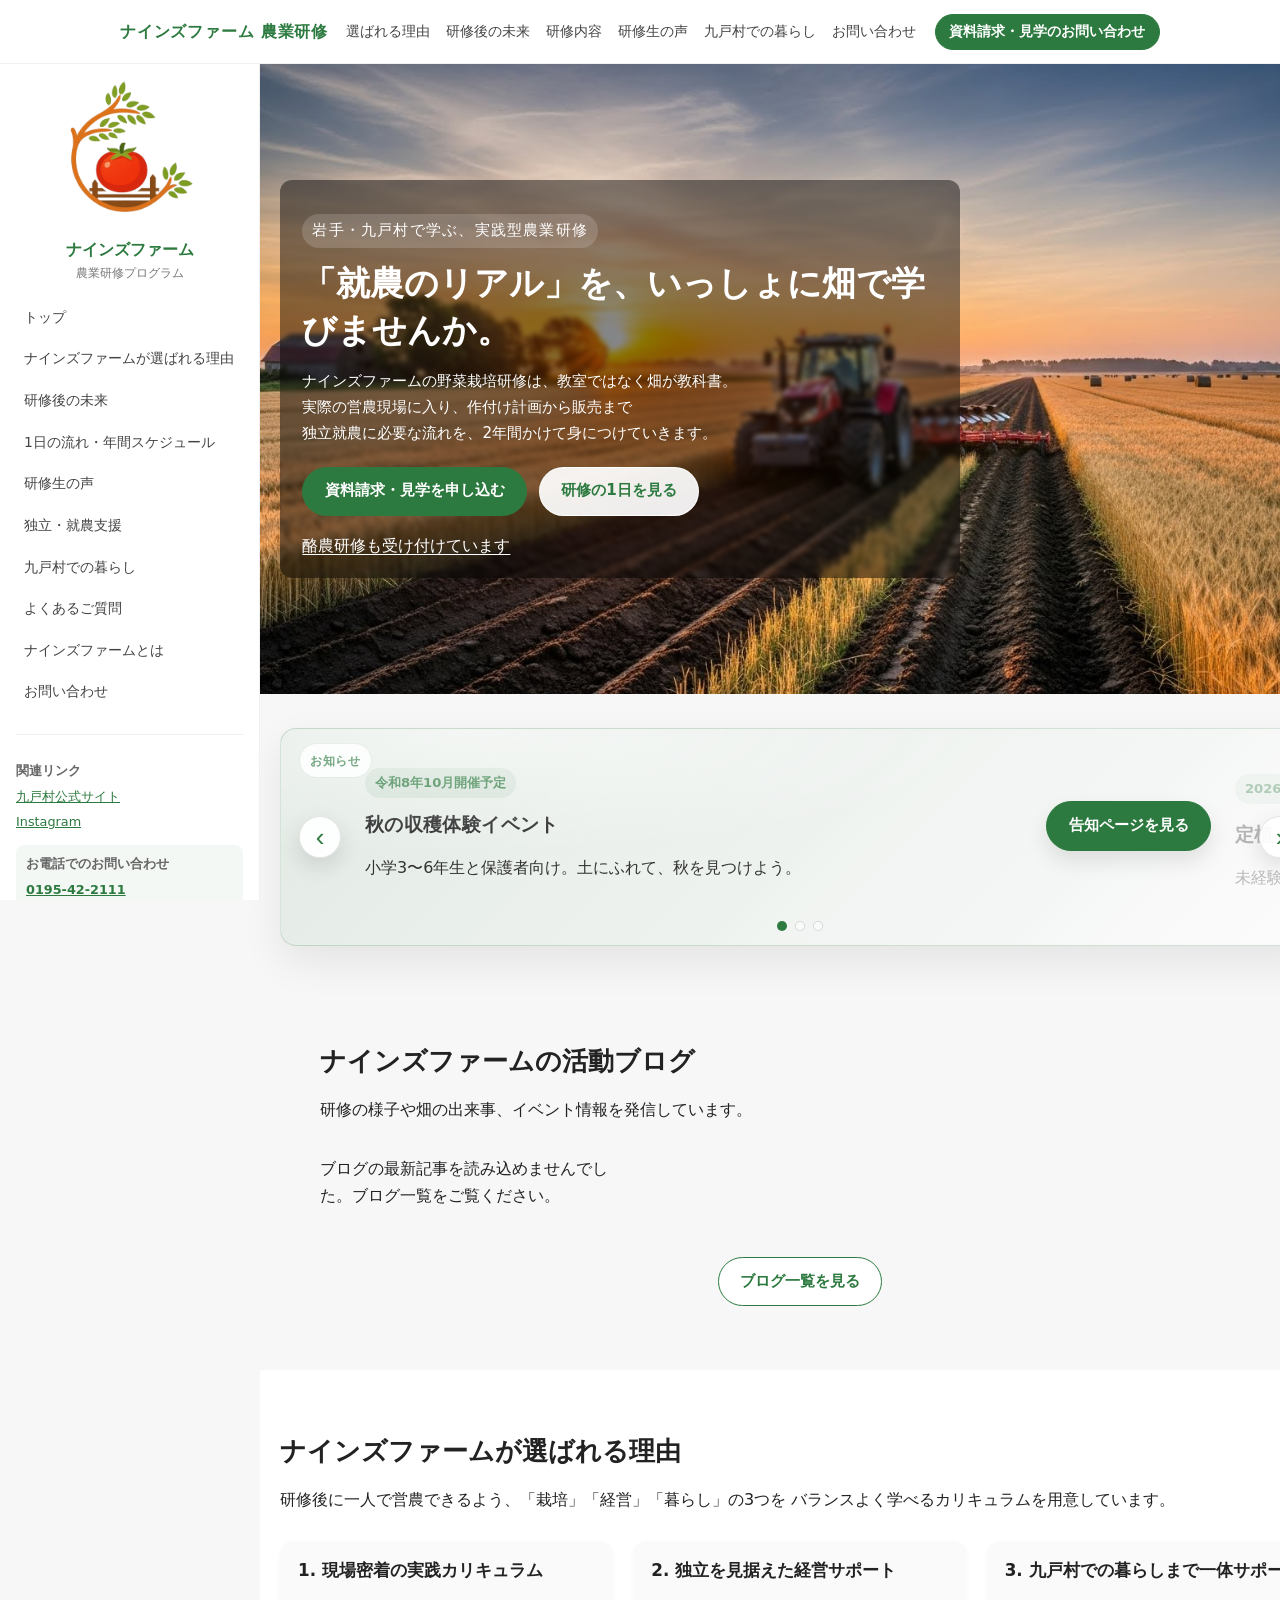
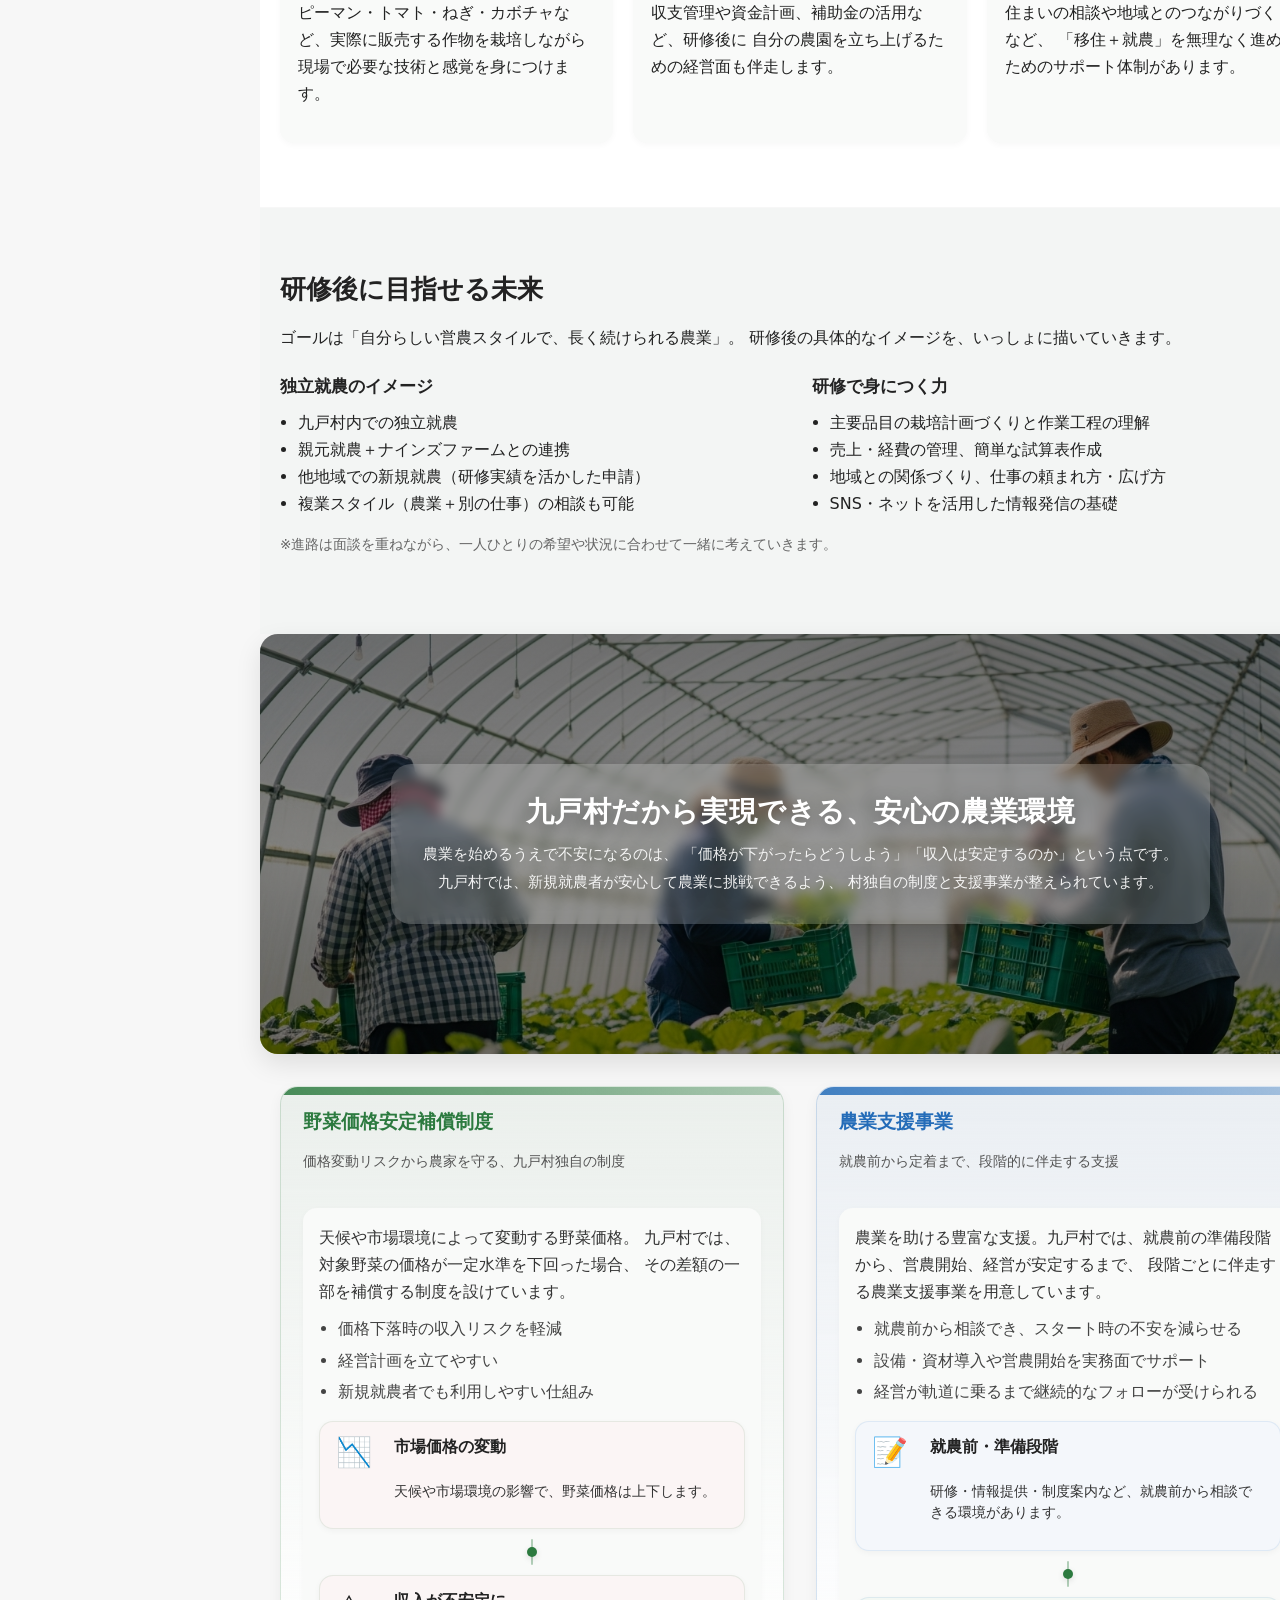
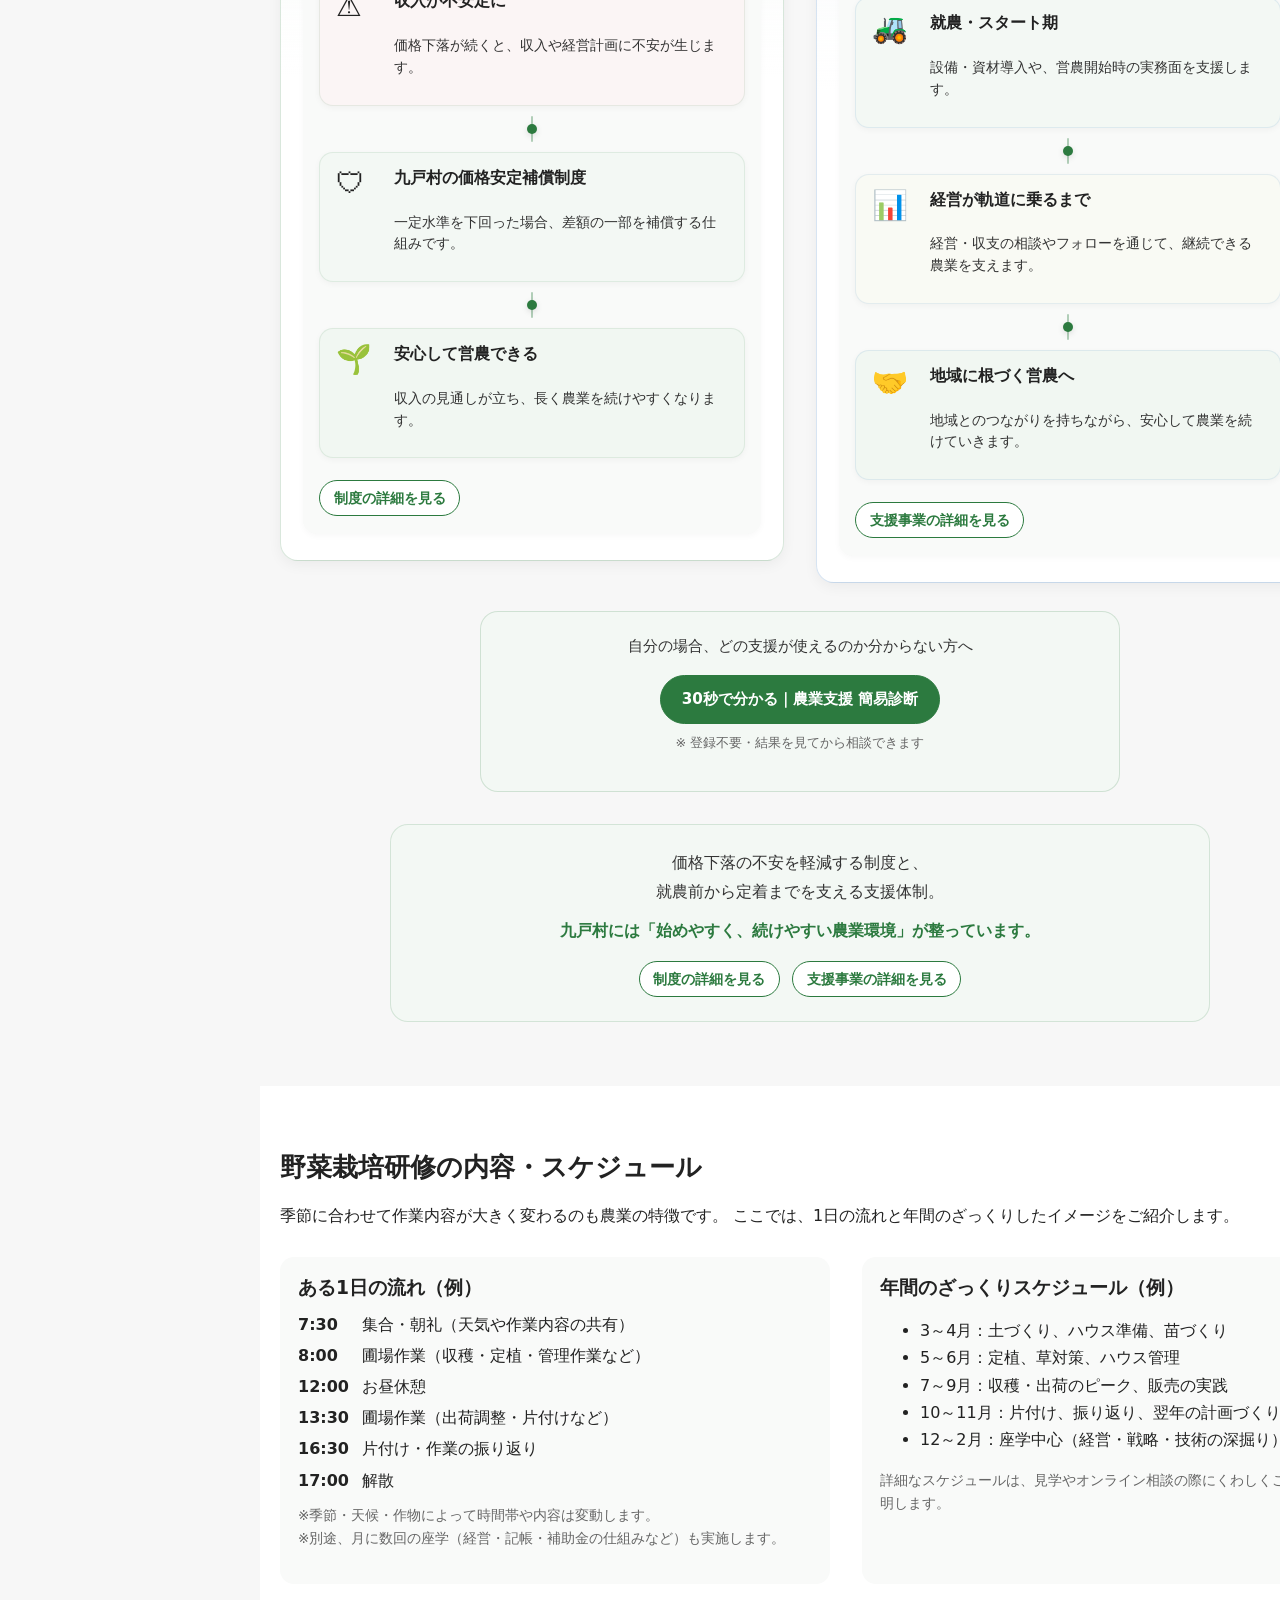
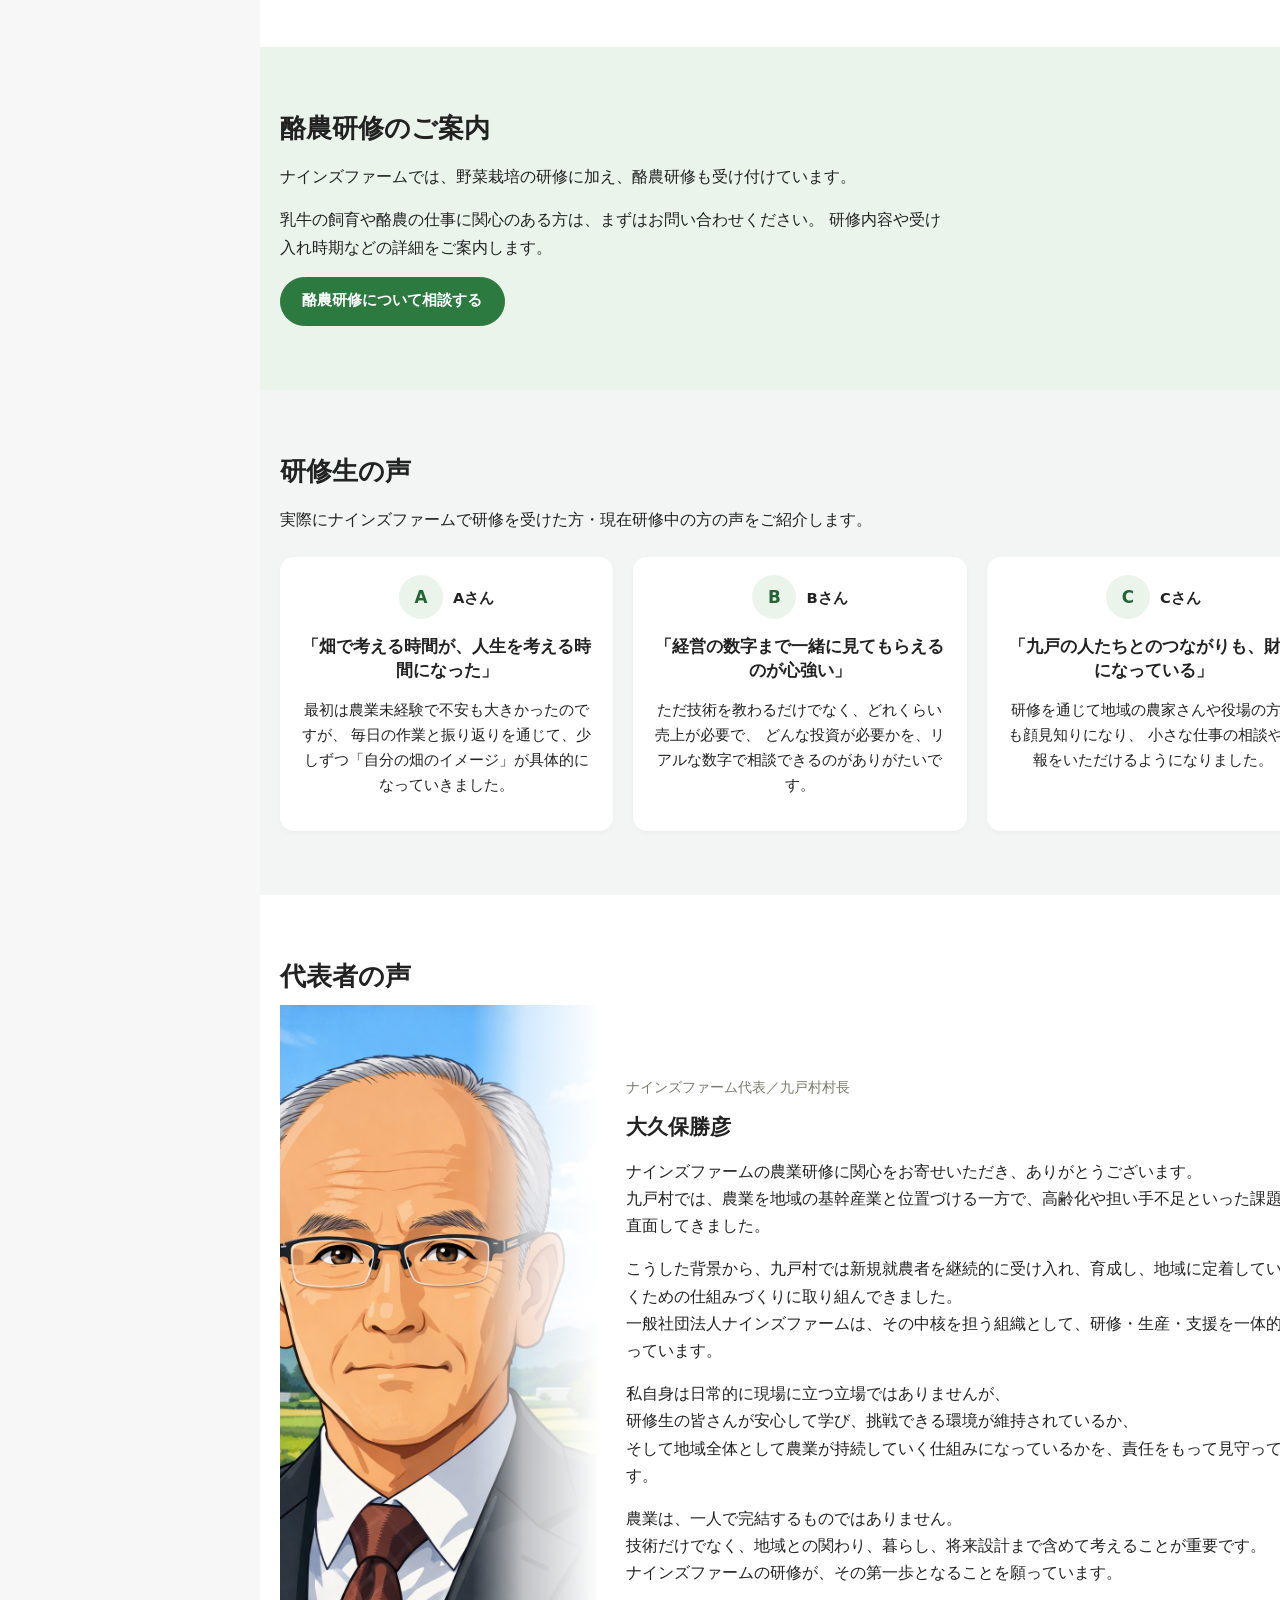
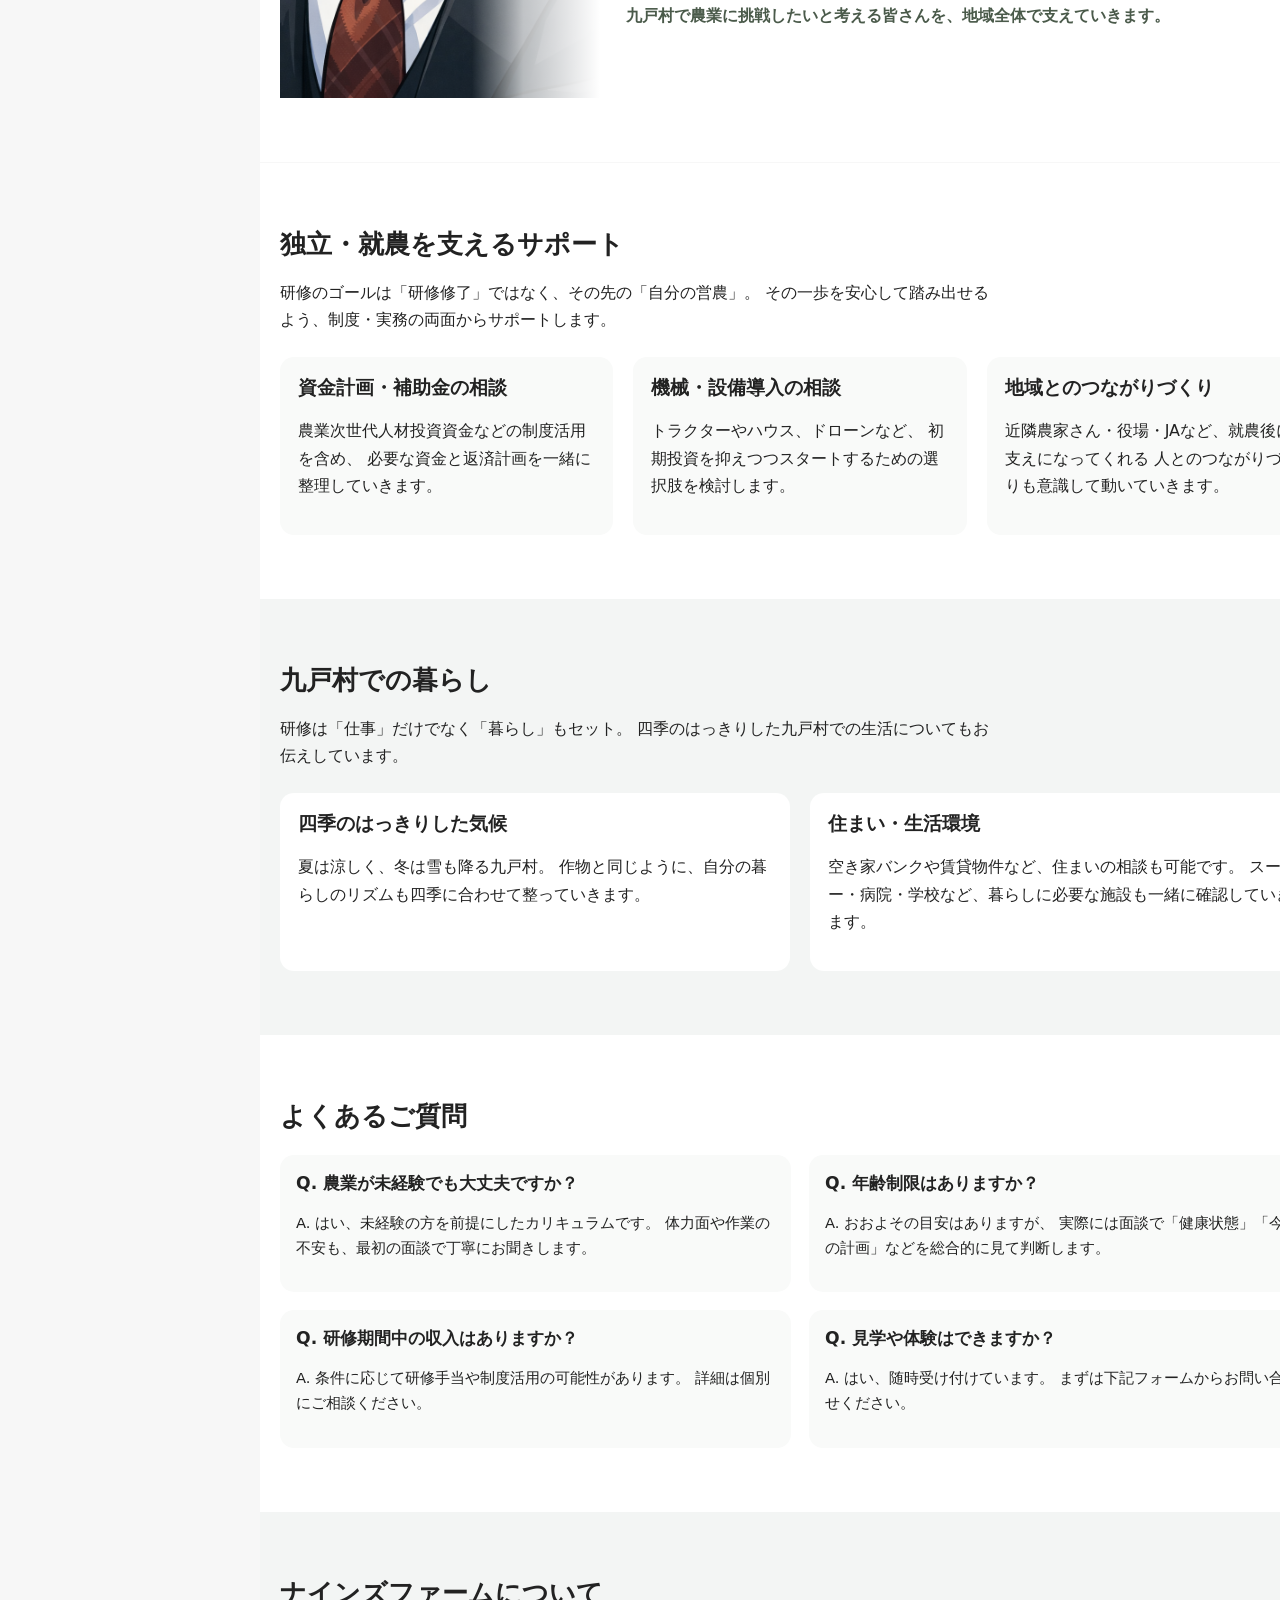
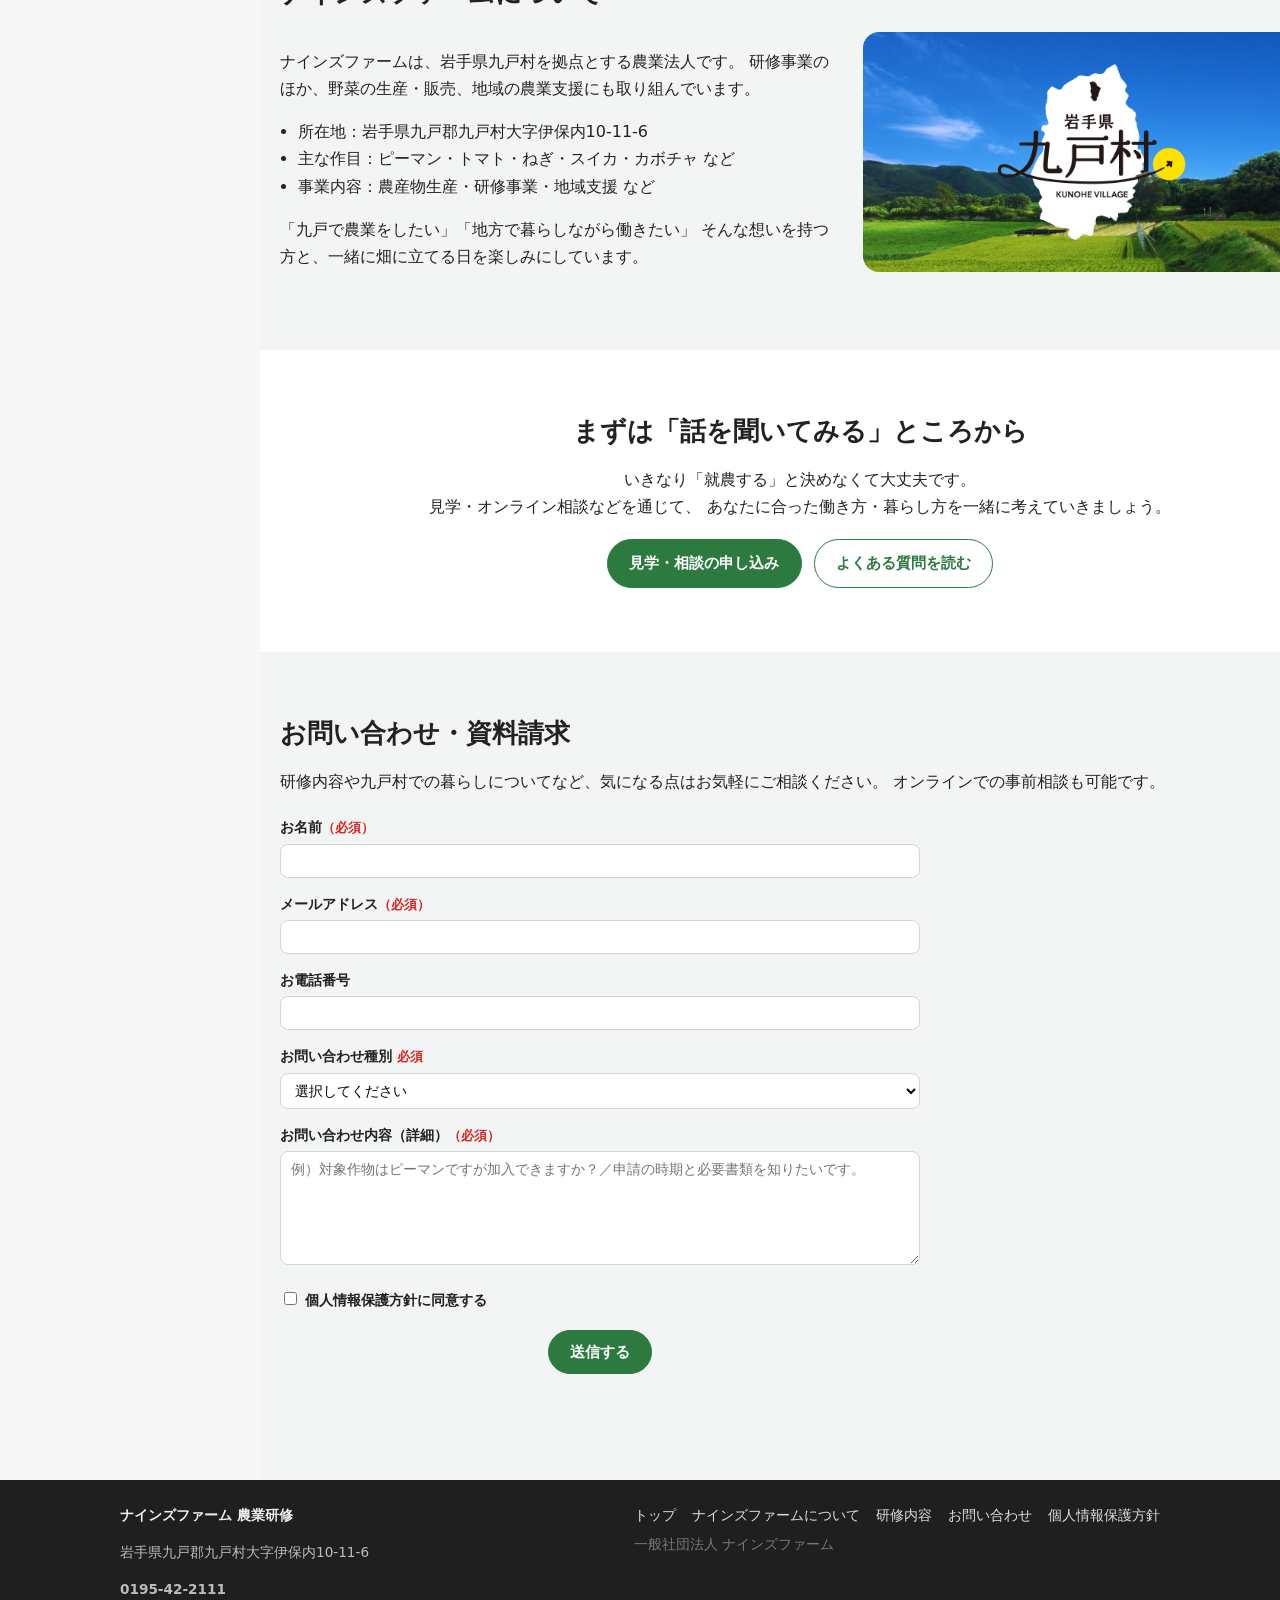
==== commit c3e458ac: "Add initials to trainee testimonial cards" ====
--- a/index.html
+++ b/index.html
@@ -648,13 +648,9 @@
 
           <div class="voices-grid">
             <article class="voice-item">
-            <!--
-              <div class="voice-photo">
-                <img src="assets/image/Asan.png" alt="研修生の写真1">
-              </div>
-            -->
-              <p>
-                Aさん
+              <p class="voice-person">
+                <span class="voice-avatar" aria-hidden="true">A</span>
+                <span>Aさん</span>
               </p>
               <h3>「畑で考える時間が、人生を考える時間になった」</h3>
               <p>
@@ -664,13 +660,9 @@
             </article>
 
             <article class="voice-item">
-              <!--
-              <div class="voice-photo">
-                <img src="assets/image/Bsan.png" alt="研修生の写真2">
-              </div>
-              -->
-              <p>
-                Bさん
+              <p class="voice-person">
+                <span class="voice-avatar" aria-hidden="true">B</span>
+                <span>Bさん</span>
               </p>
               <h3>「経営の数字まで一緒に見てもらえるのが心強い」</h3>
               <p>
@@ -680,13 +672,9 @@
             </article>
 
             <article class="voice-item">
-              <!--
-              <div class="voice-photo">
-                <img src="assets/image/Csan.png" alt="研修生の写真3">
-              </div>
-              -->
-              <p>
-                Cさん
+              <p class="voice-person">
+                <span class="voice-avatar" aria-hidden="true">C</span>
+                <span>Cさん</span>
               </p>
               <h3>「九戸の人たちとのつながりも、財産になっている」</h3>
               <p>
--- a/style.css
+++ b/style.css
@@ -487,23 +487,24 @@
   text-align: center;
 }
 
-.voice-photo {
-  width: 70px;
-  height: 70px;
-  border-radius: 50%;
-  overflow: hidden;
-  margin: 0 auto 0.6rem;
+.voice-person {
   display: flex;
   align-items: center;
   justify-content: center;
-  flex-shrink: 0;
-}
-
-.voice-photo img {
-  width: 100%;
-  height: 100%;
-  object-fit: cover;
-  display: block;
+  gap: 10px;
+  margin-top: 0;
+  font-weight: 700;
+}
+
+.voice-avatar {
+  display: grid;
+  place-items: center;
+  flex: 0 0 44px;
+  height: 44px;
+  border-radius: 50%;
+  background: #eaf4eb;
+  color: var(--green-dark);
+  font-size: 1.05rem;
 }
 
 /* ==============================
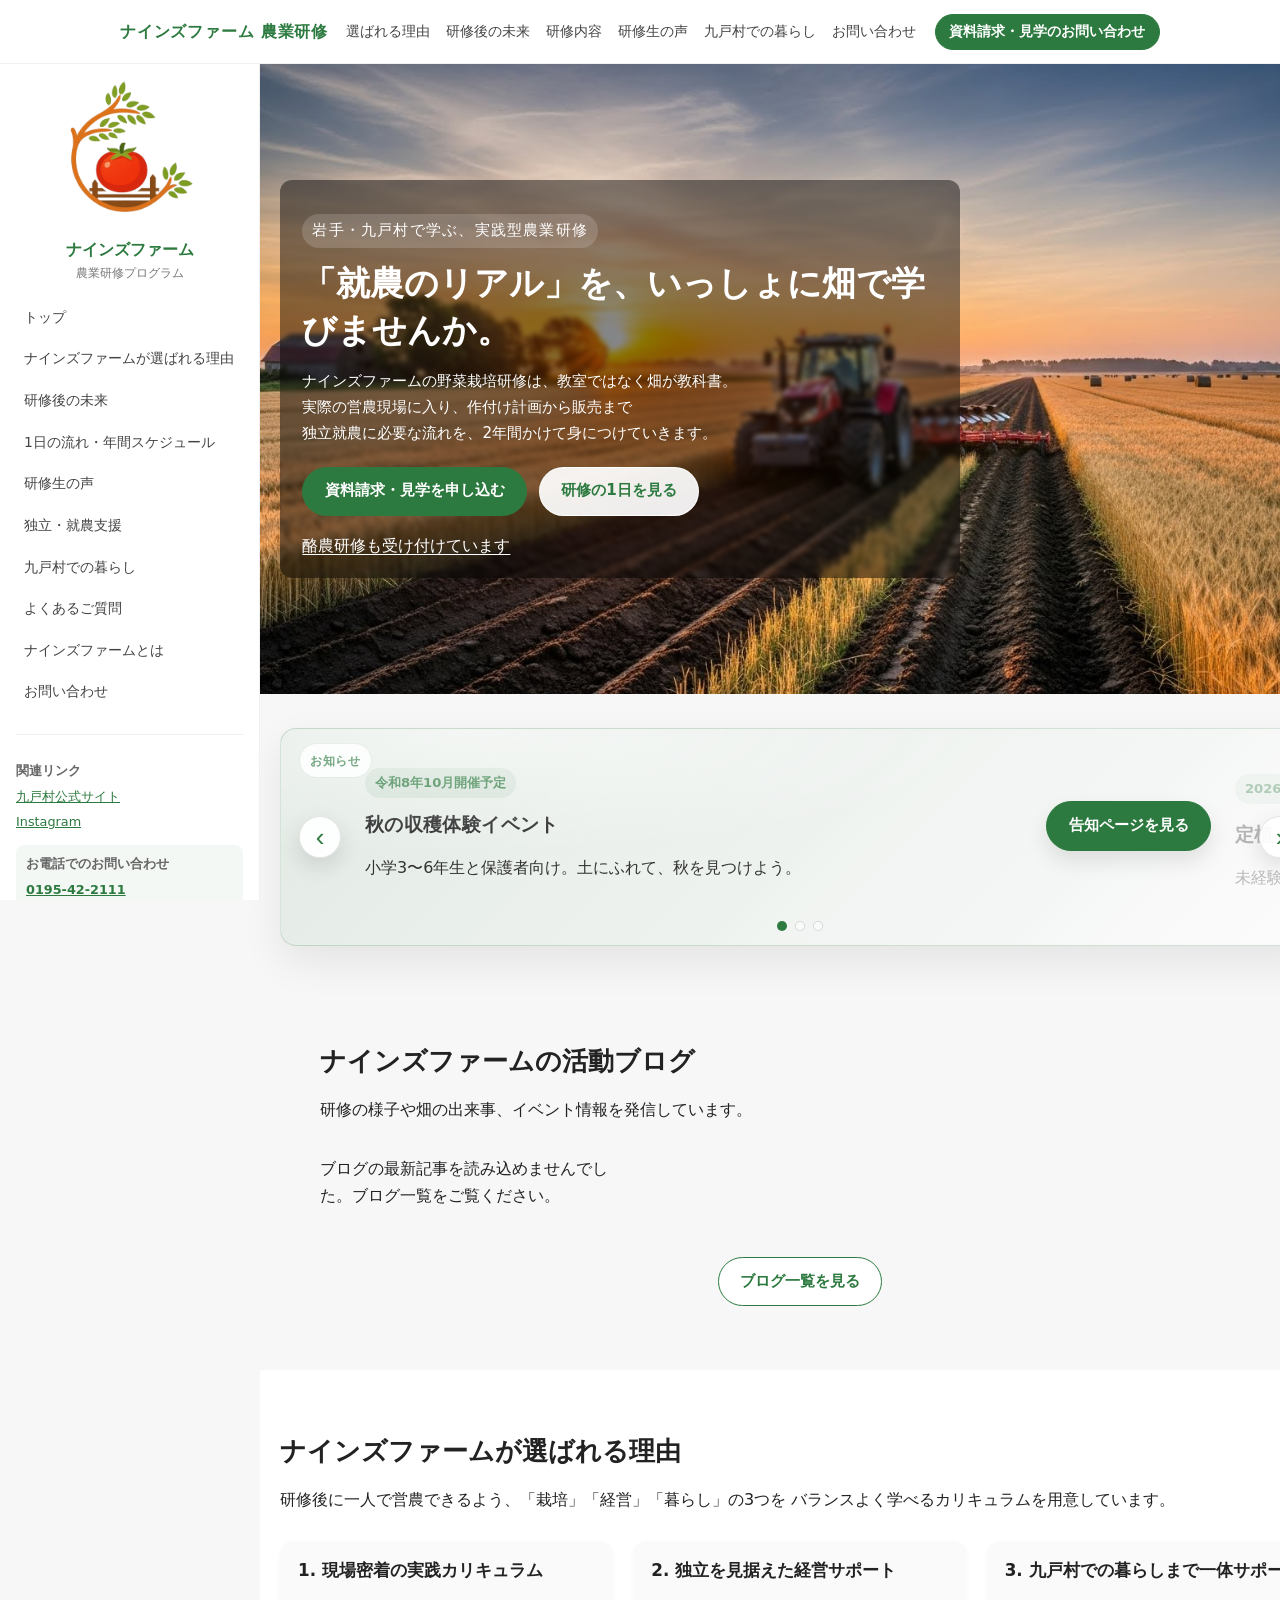
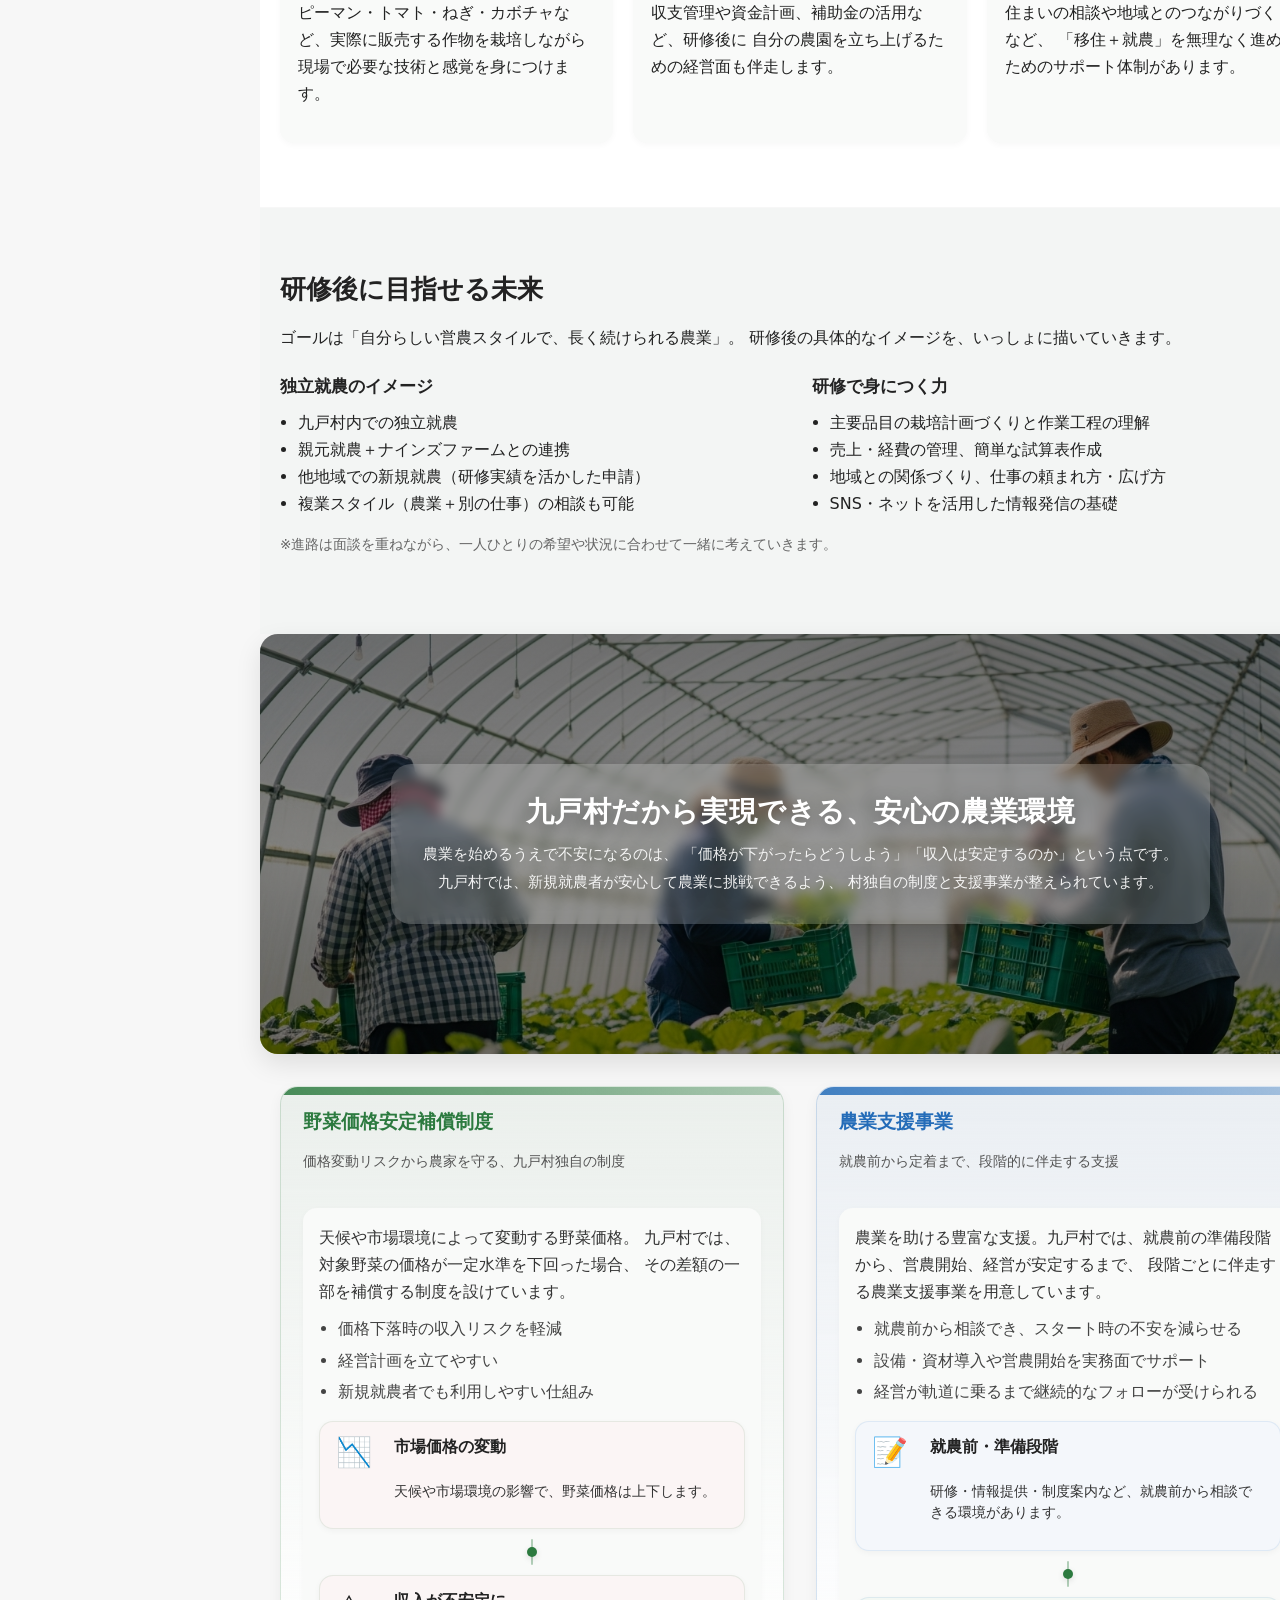
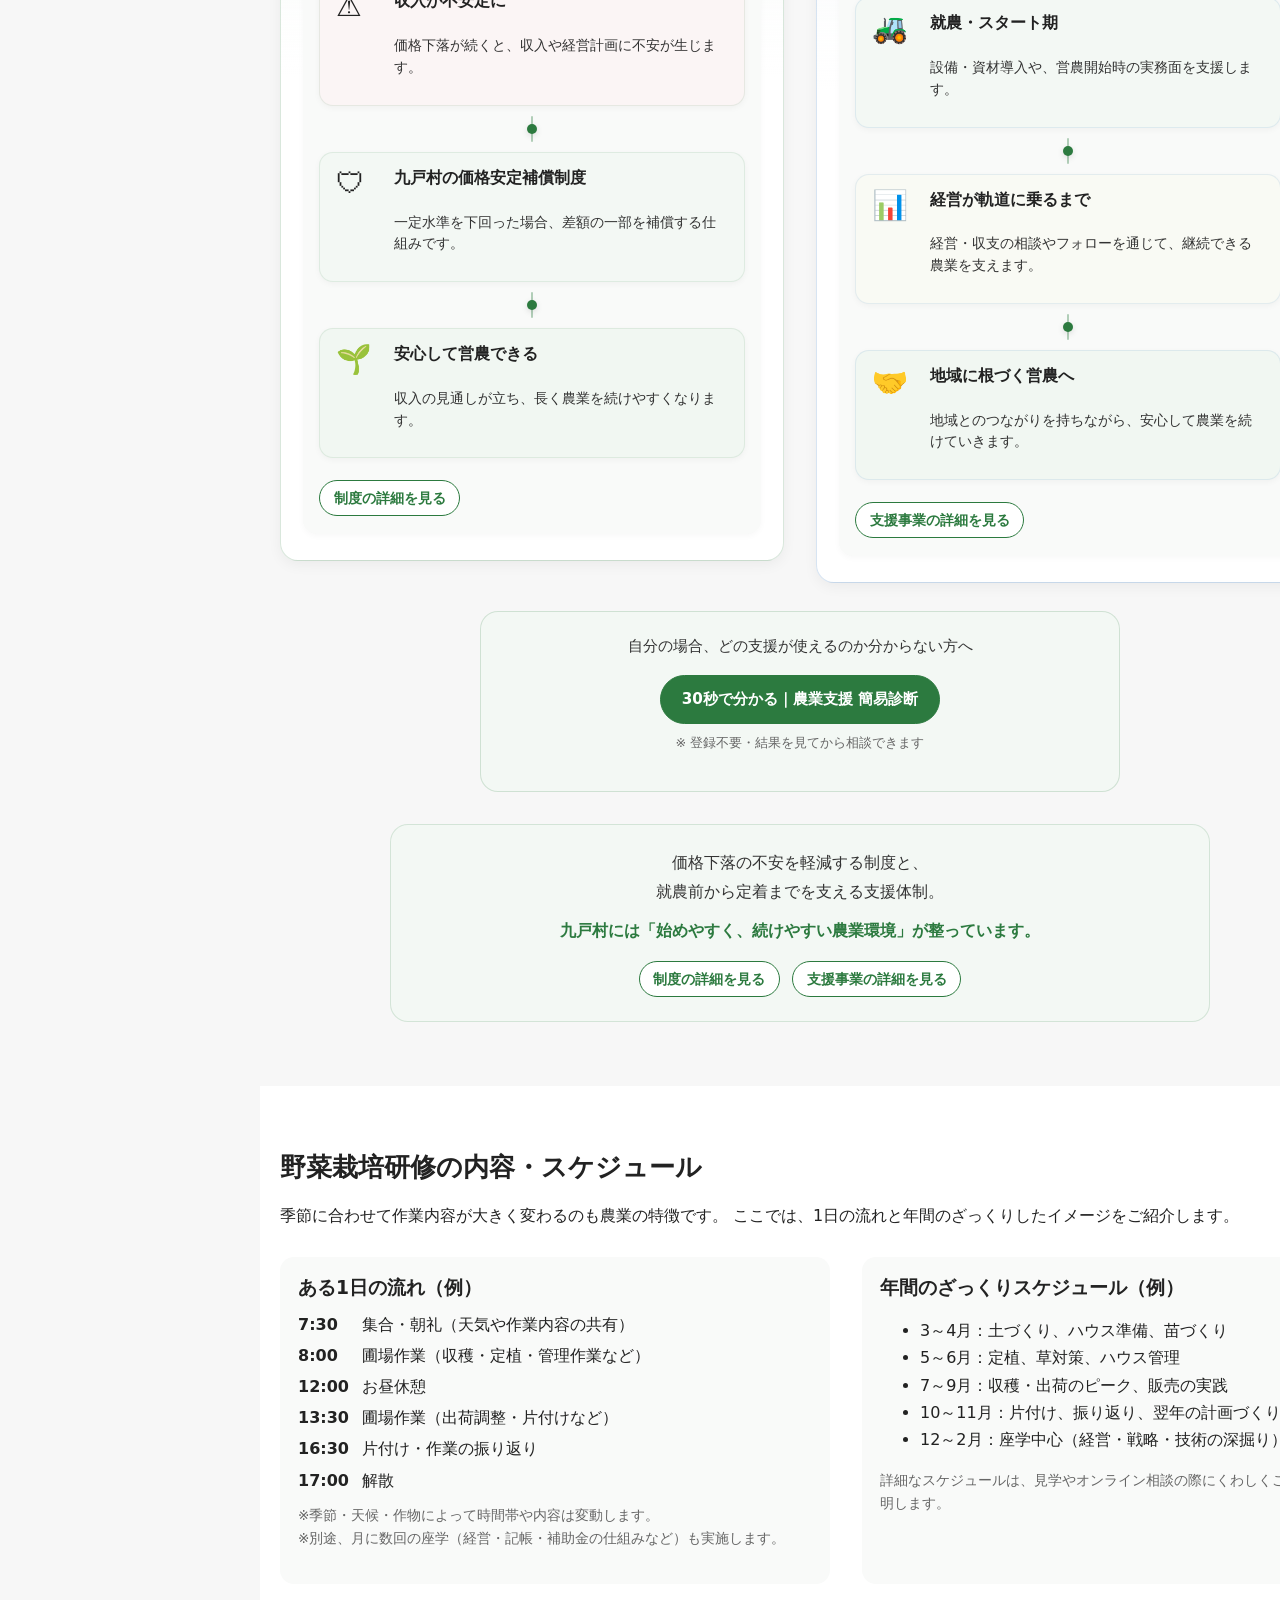
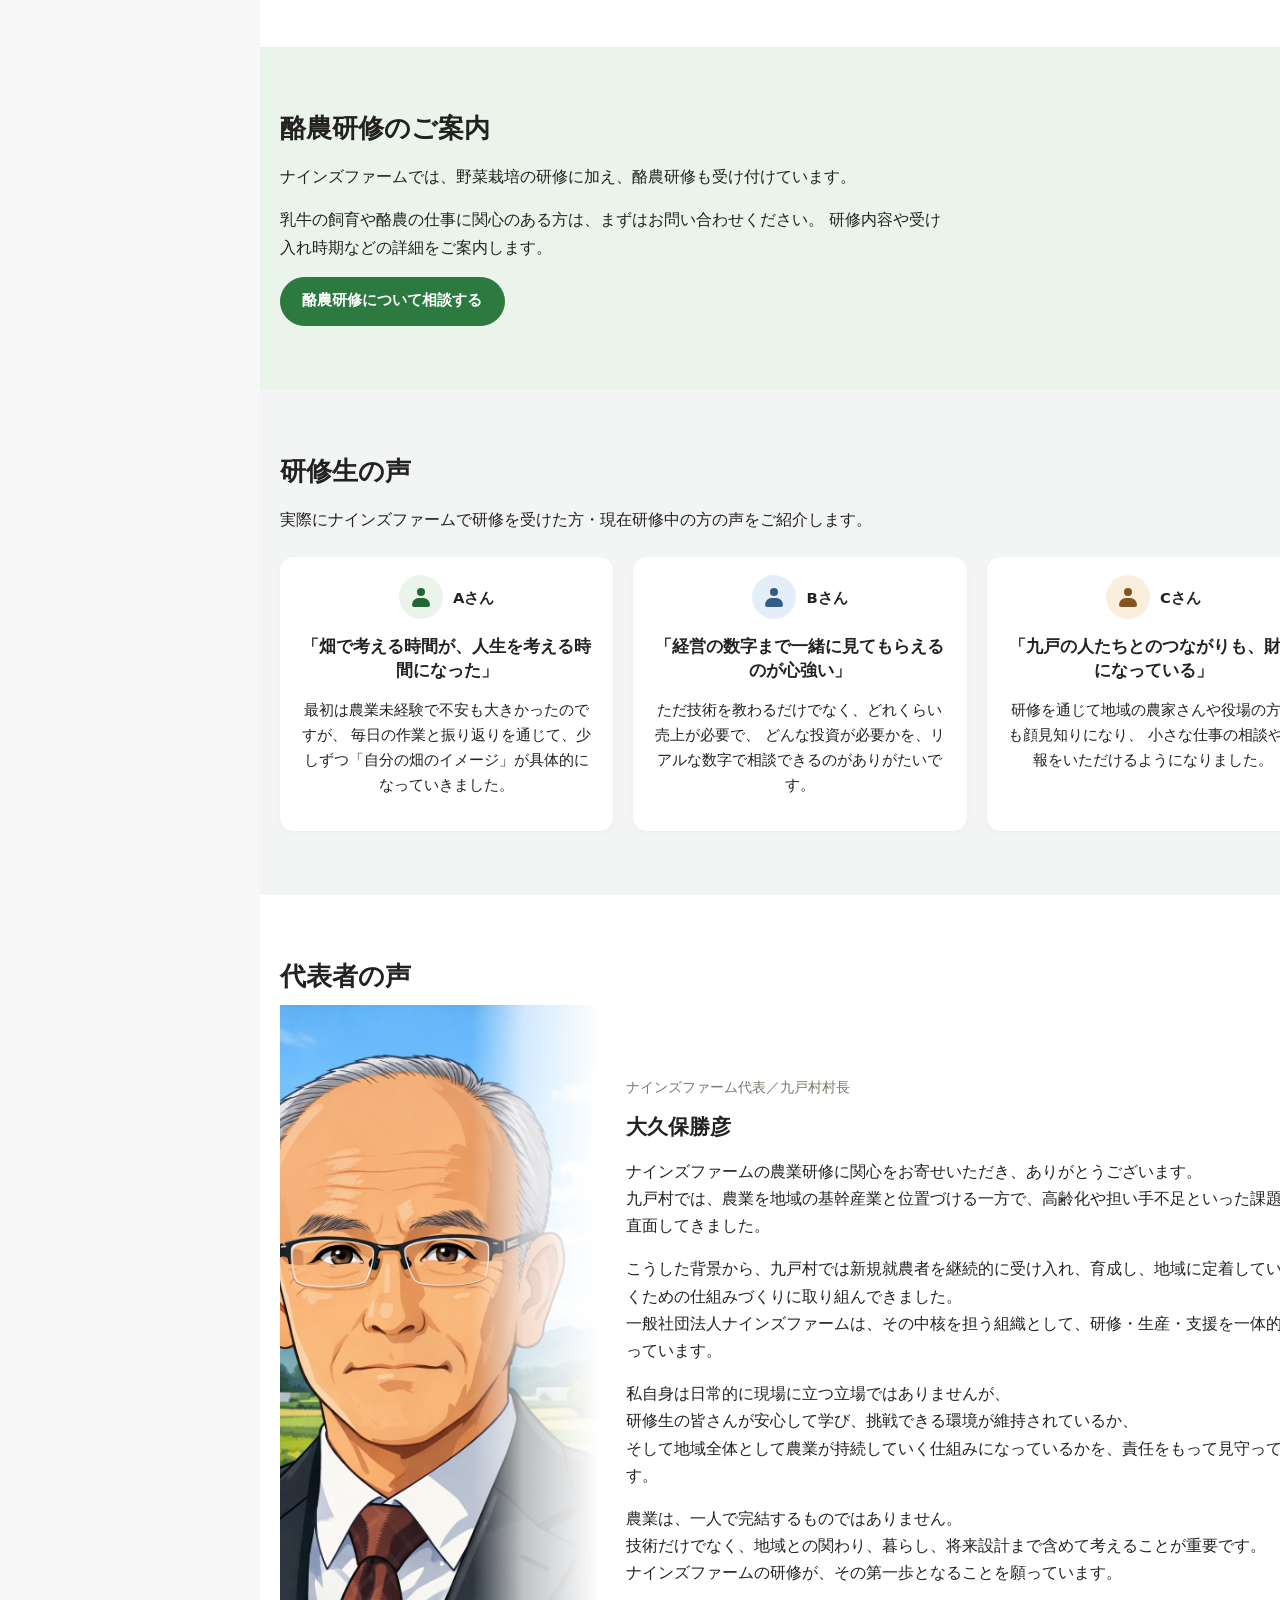
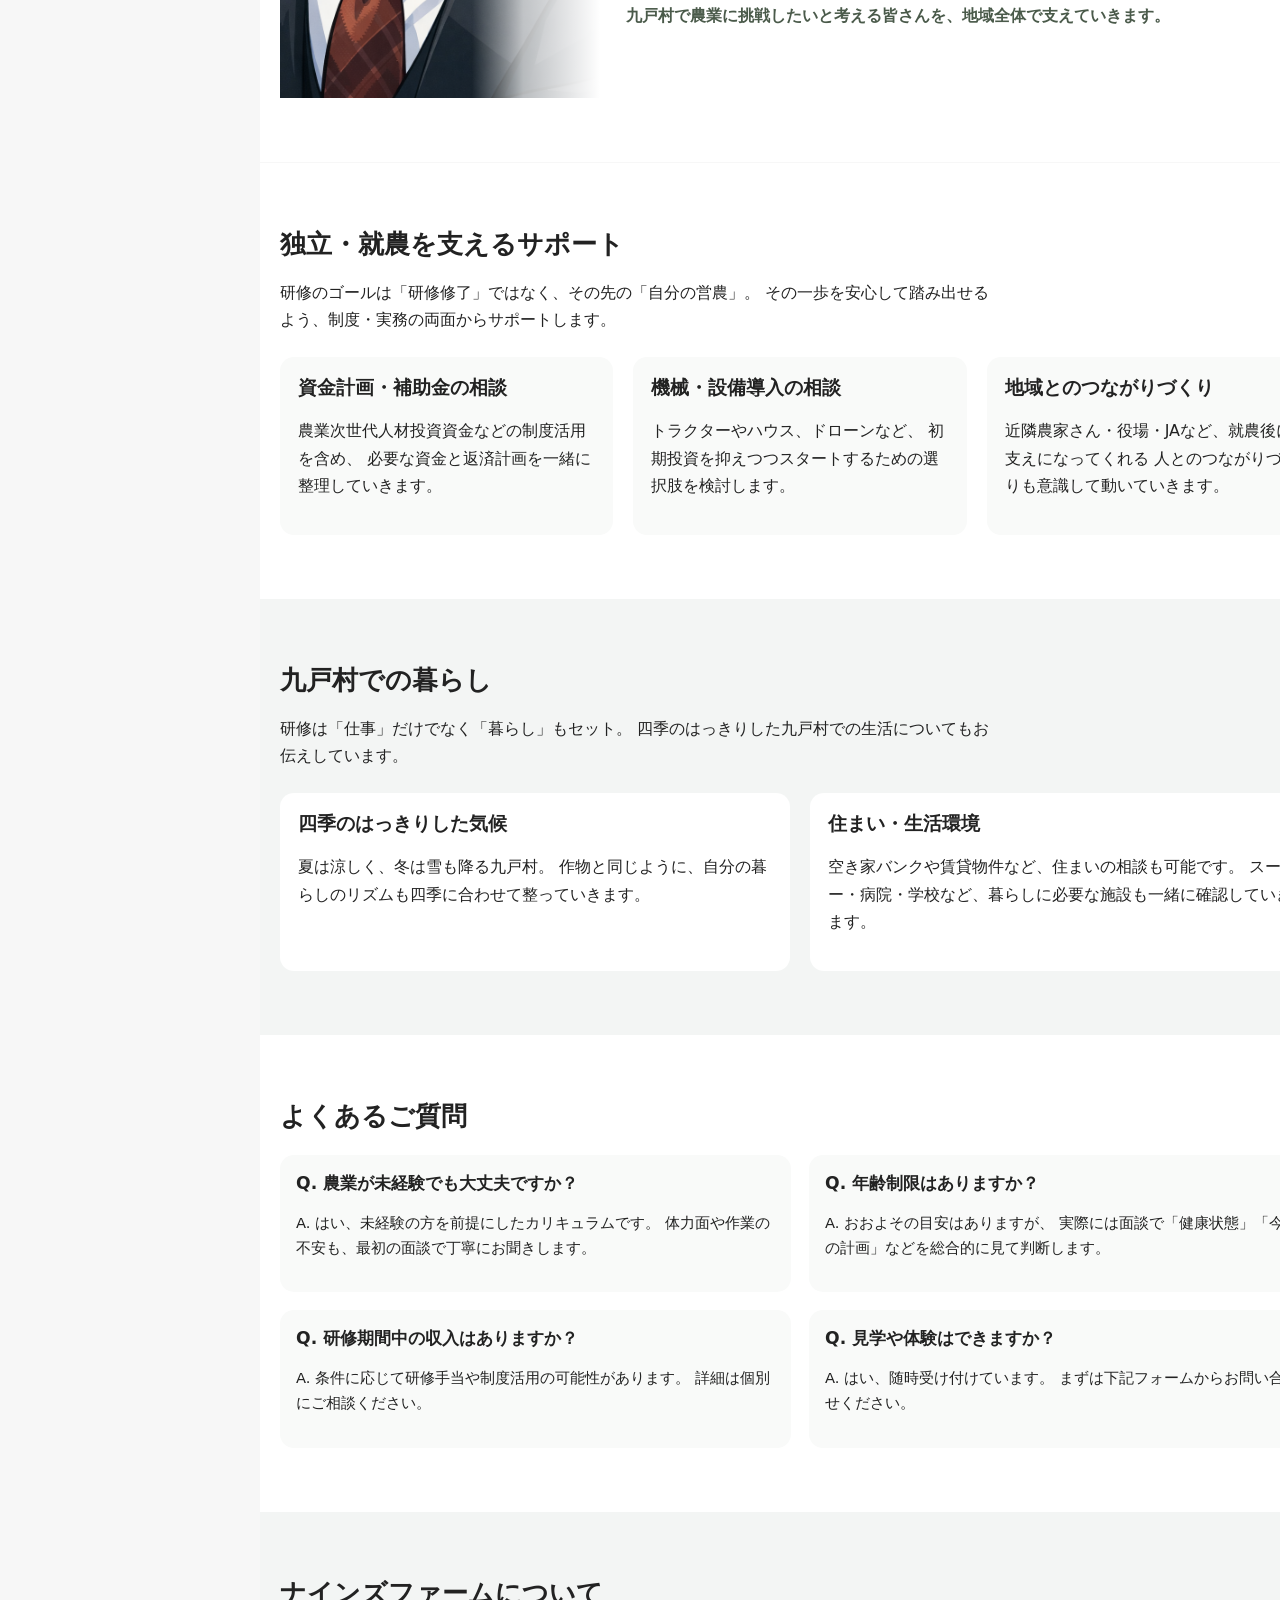
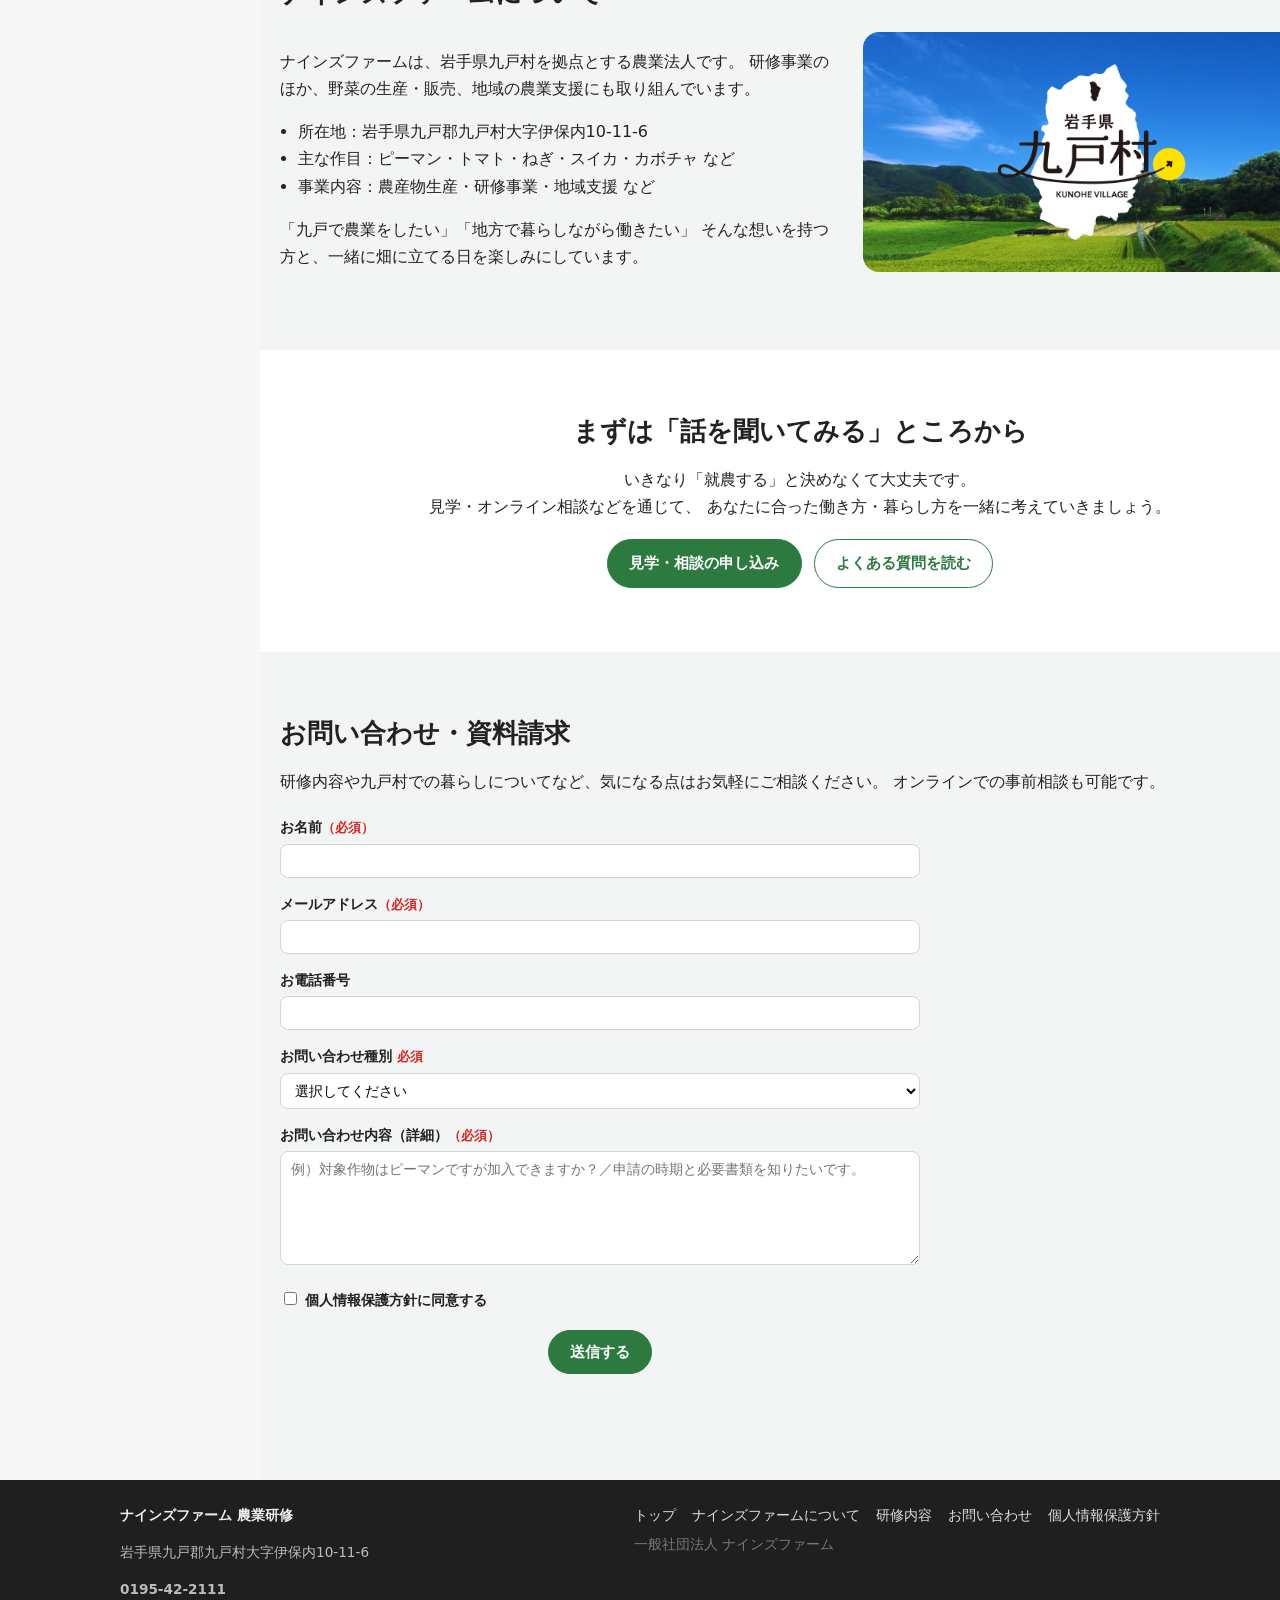
==== commit eb8ae005: "Use color-coded trainee silhouettes" ====
--- a/index.html
+++ b/index.html
@@ -649,7 +649,7 @@
           <div class="voices-grid">
             <article class="voice-item">
               <p class="voice-person">
-                <span class="voice-avatar" aria-hidden="true">A</span>
+                <span class="voice-avatar" aria-hidden="true"></span>
                 <span>Aさん</span>
               </p>
               <h3>「畑で考える時間が、人生を考える時間になった」</h3>
@@ -661,7 +661,7 @@
 
             <article class="voice-item">
               <p class="voice-person">
-                <span class="voice-avatar" aria-hidden="true">B</span>
+                <span class="voice-avatar voice-avatar--blue" aria-hidden="true"></span>
                 <span>Bさん</span>
               </p>
               <h3>「経営の数字まで一緒に見てもらえるのが心強い」</h3>
@@ -673,7 +673,7 @@
 
             <article class="voice-item">
               <p class="voice-person">
-                <span class="voice-avatar" aria-hidden="true">C</span>
+                <span class="voice-avatar voice-avatar--amber" aria-hidden="true"></span>
                 <span>Cさん</span>
               </p>
               <h3>「九戸の人たちとのつながりも、財産になっている」</h3>
--- a/style.css
+++ b/style.css
@@ -498,13 +498,42 @@
 
 .voice-avatar {
   display: grid;
-  place-items: center;
+  place-content: center;
+  justify-items: center;
+  gap: 2px;
   flex: 0 0 44px;
   height: 44px;
   border-radius: 50%;
   background: #eaf4eb;
   color: var(--green-dark);
-  font-size: 1.05rem;
+}
+
+.voice-avatar--blue {
+  background: #e4eef9;
+  color: #325c85;
+}
+
+.voice-avatar--amber {
+  background: #faeedc;
+  color: #855521;
+}
+
+.voice-avatar::before,
+.voice-avatar::after {
+  content: "";
+  background: currentColor;
+}
+
+.voice-avatar::before {
+  width: 8px;
+  height: 8px;
+  border-radius: 50%;
+}
+
+.voice-avatar::after {
+  width: 18px;
+  height: 9px;
+  border-radius: 9px 9px 3px 3px;
 }
 
 /* ==============================
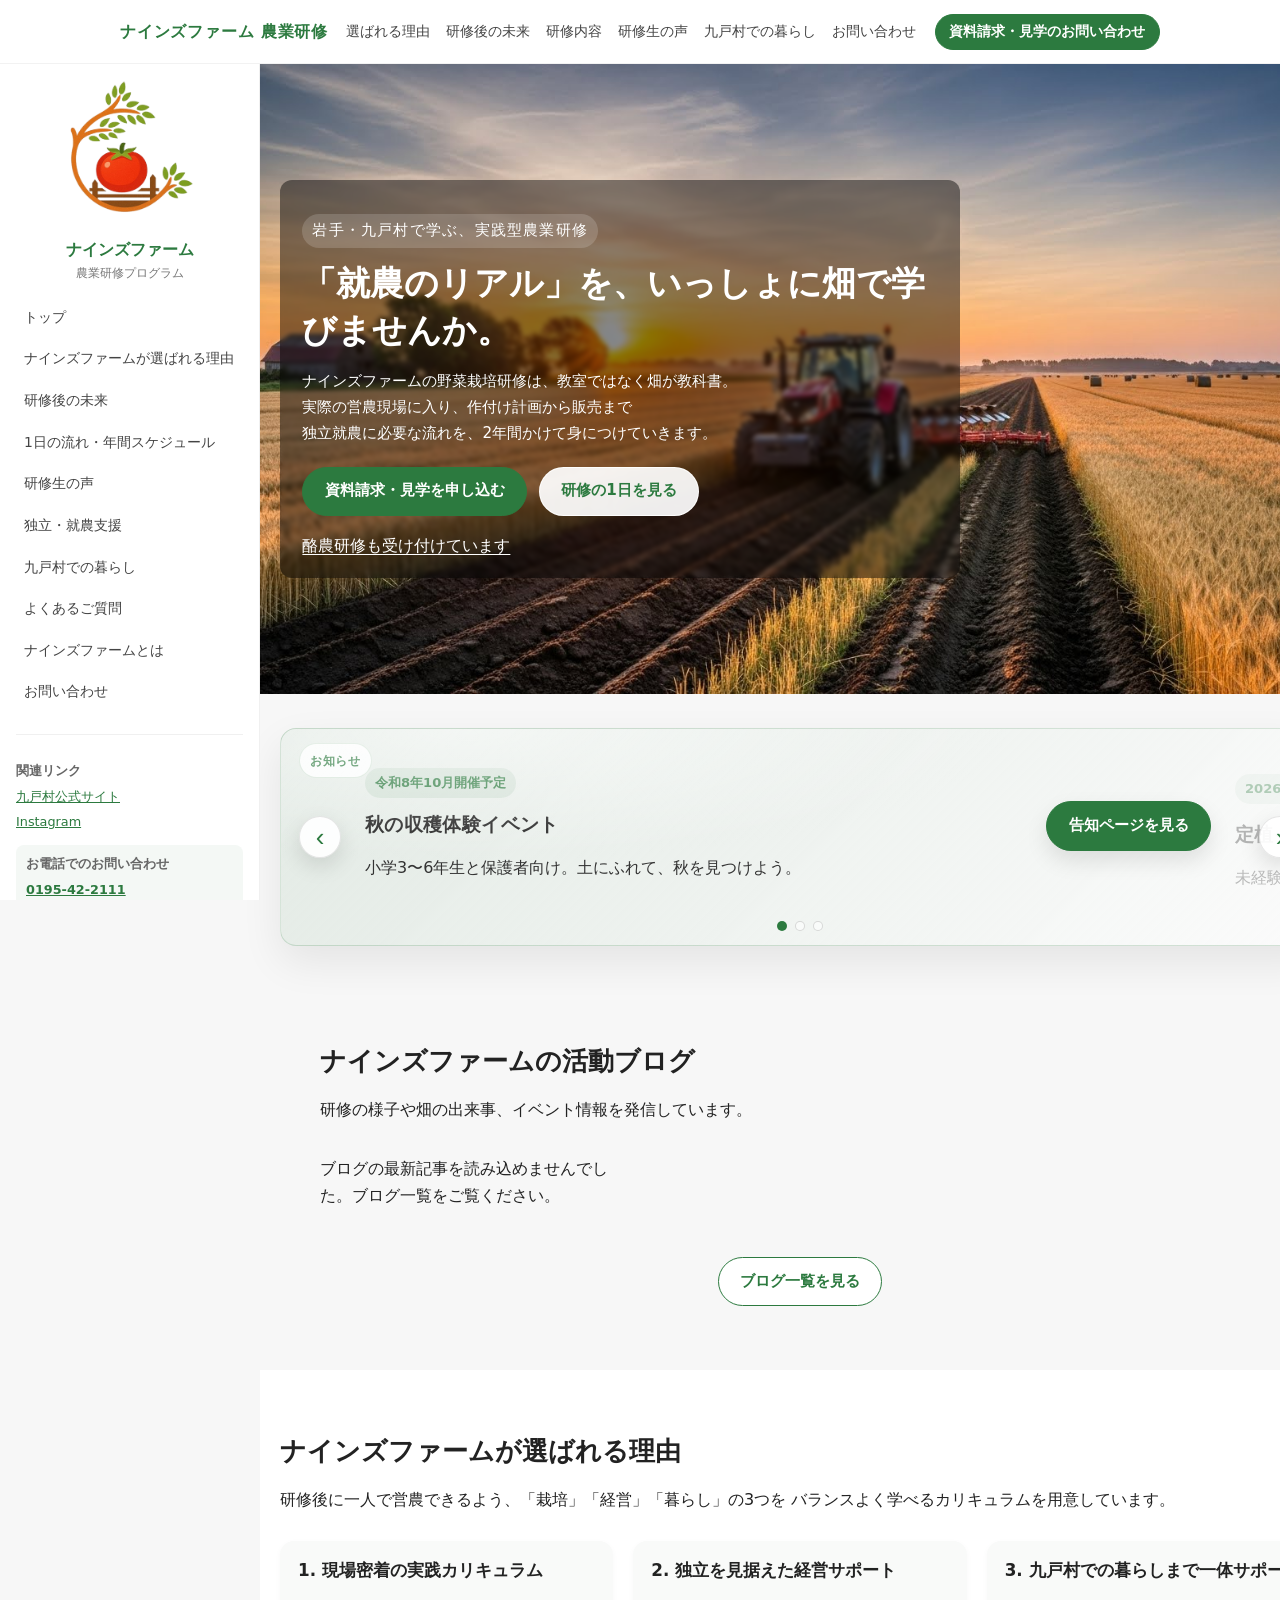
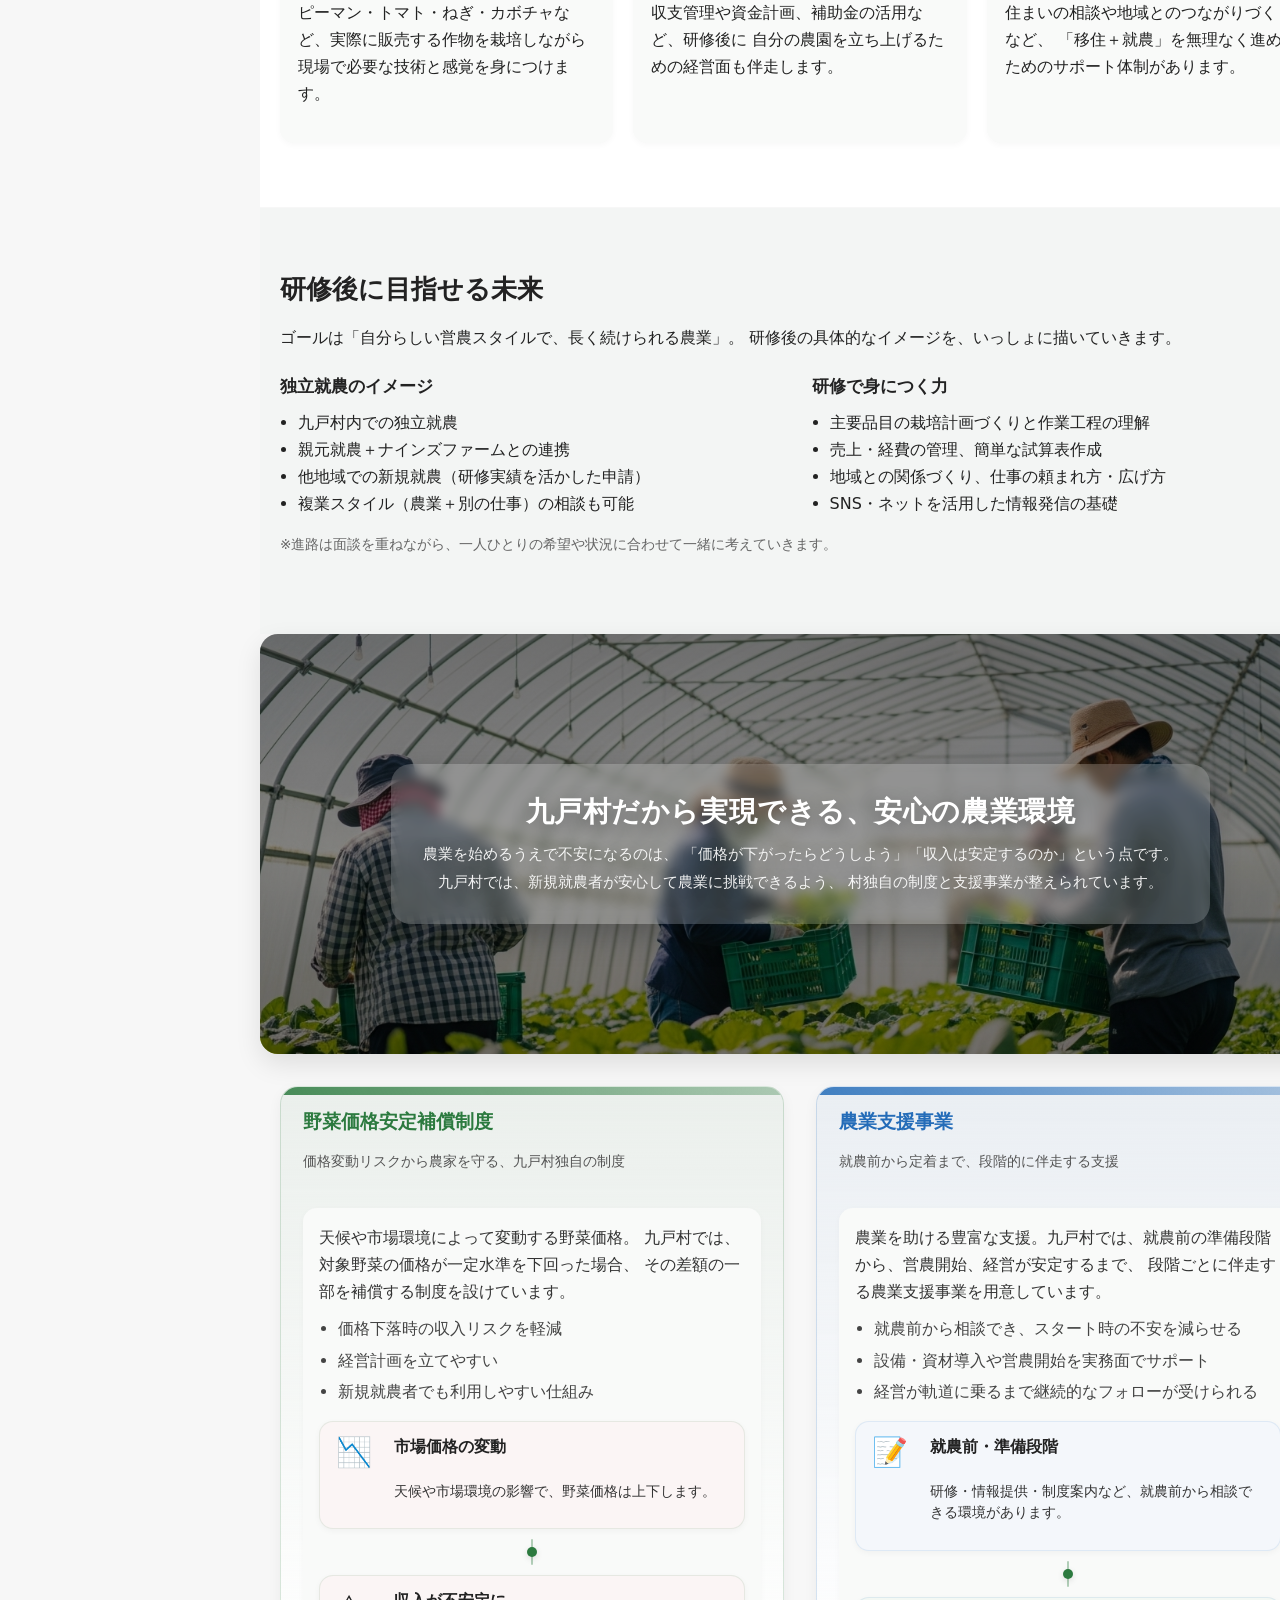
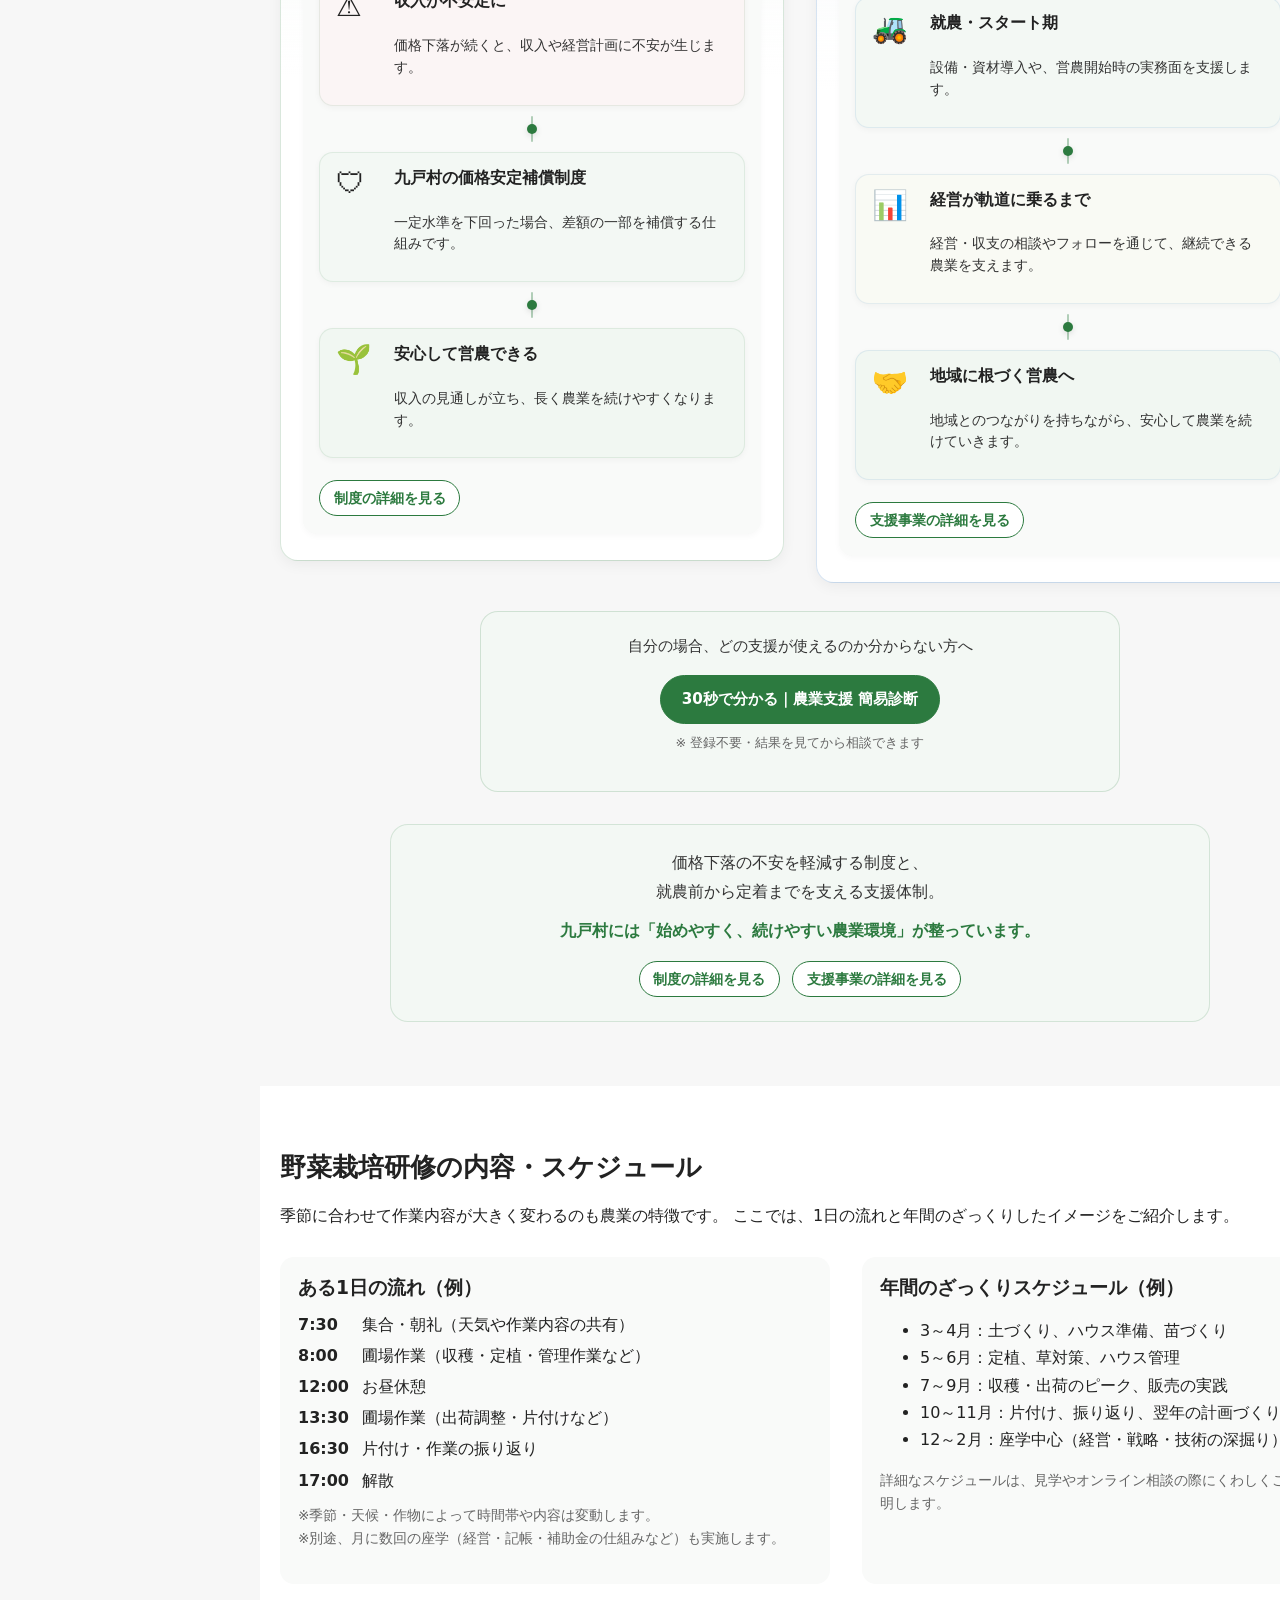
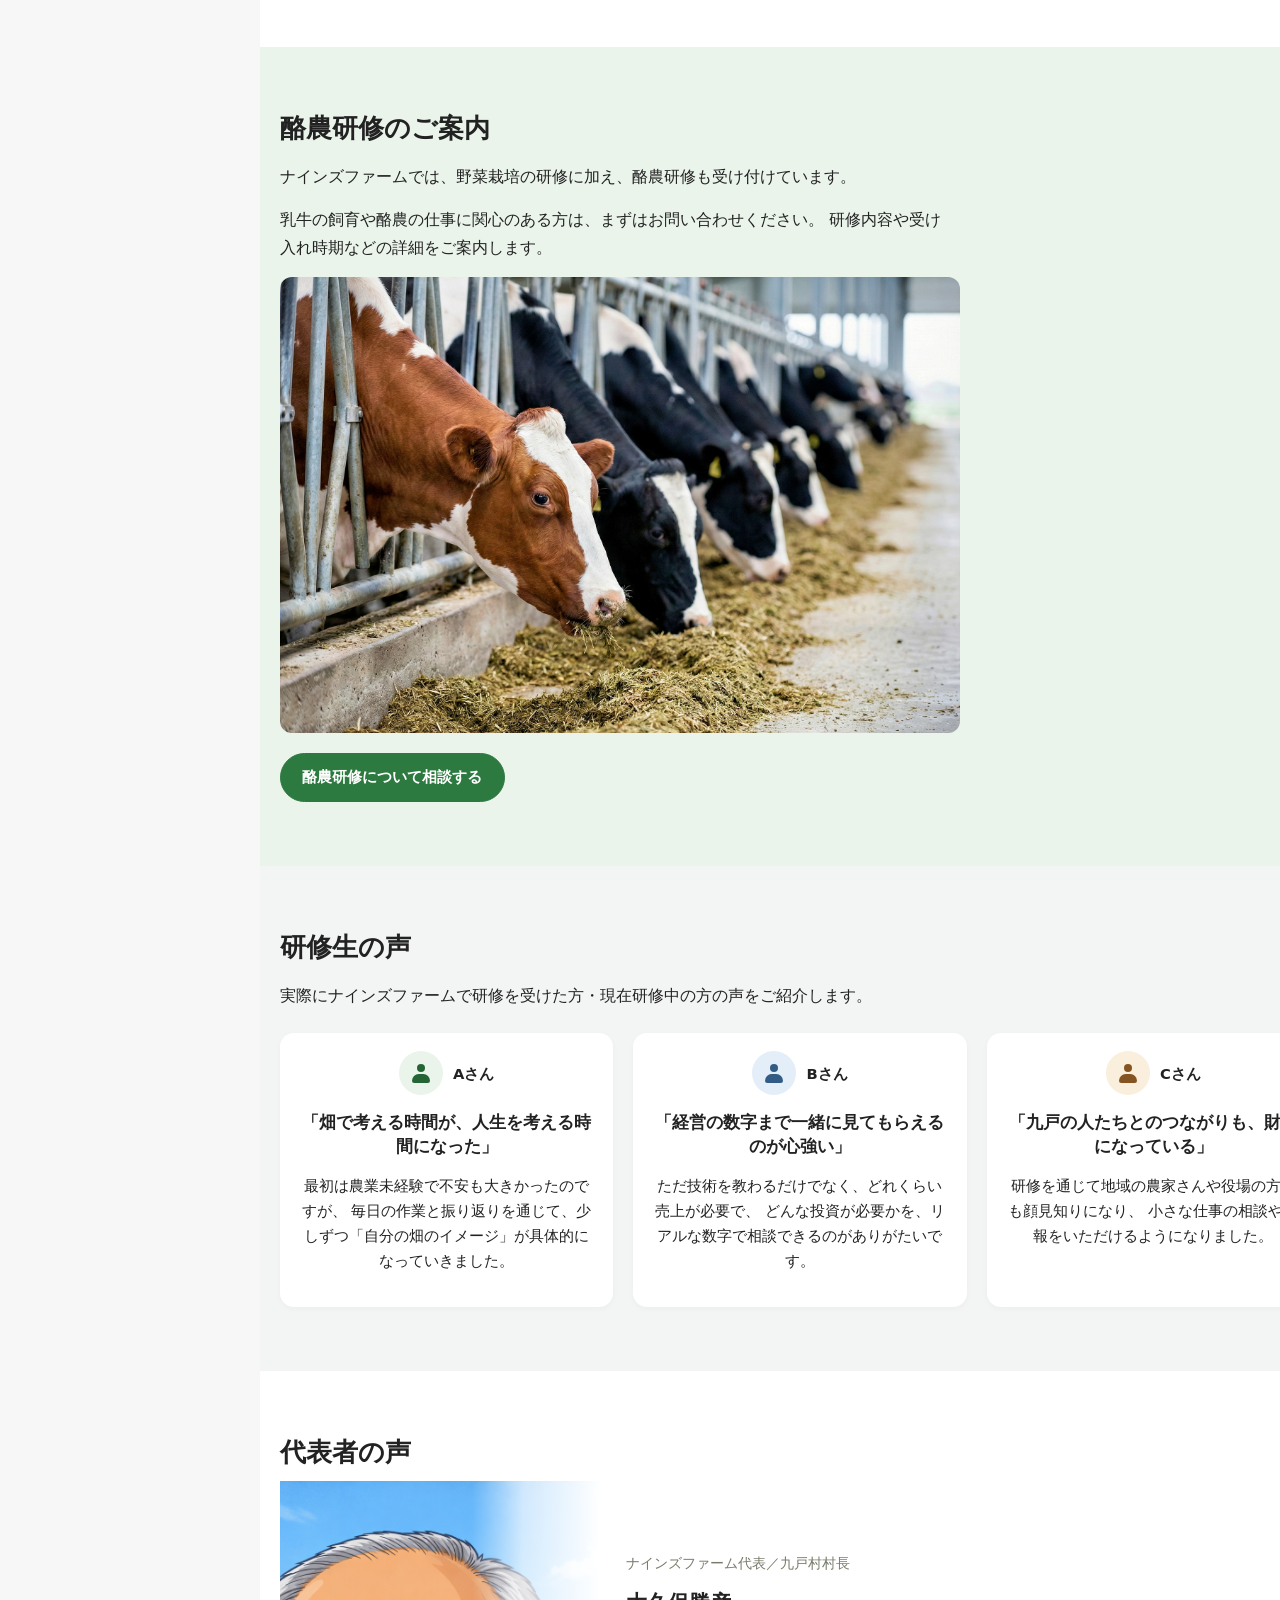
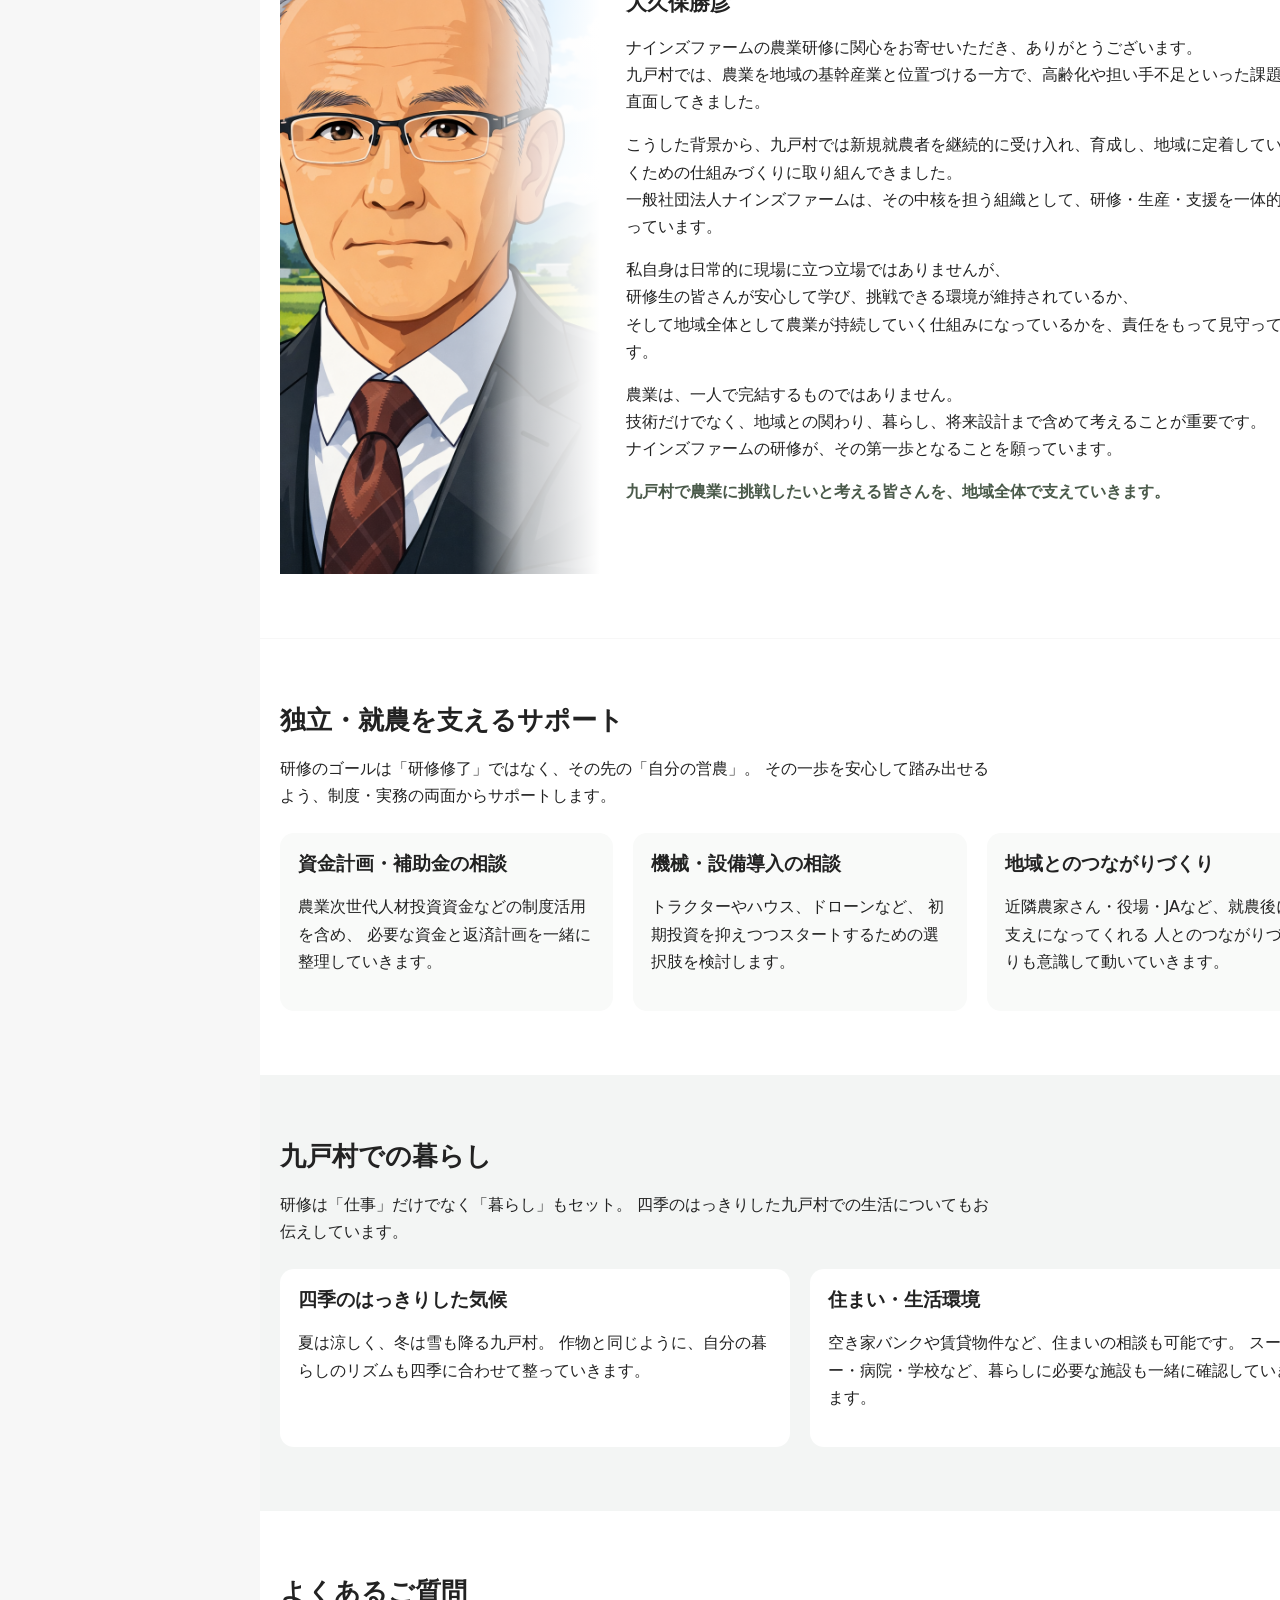
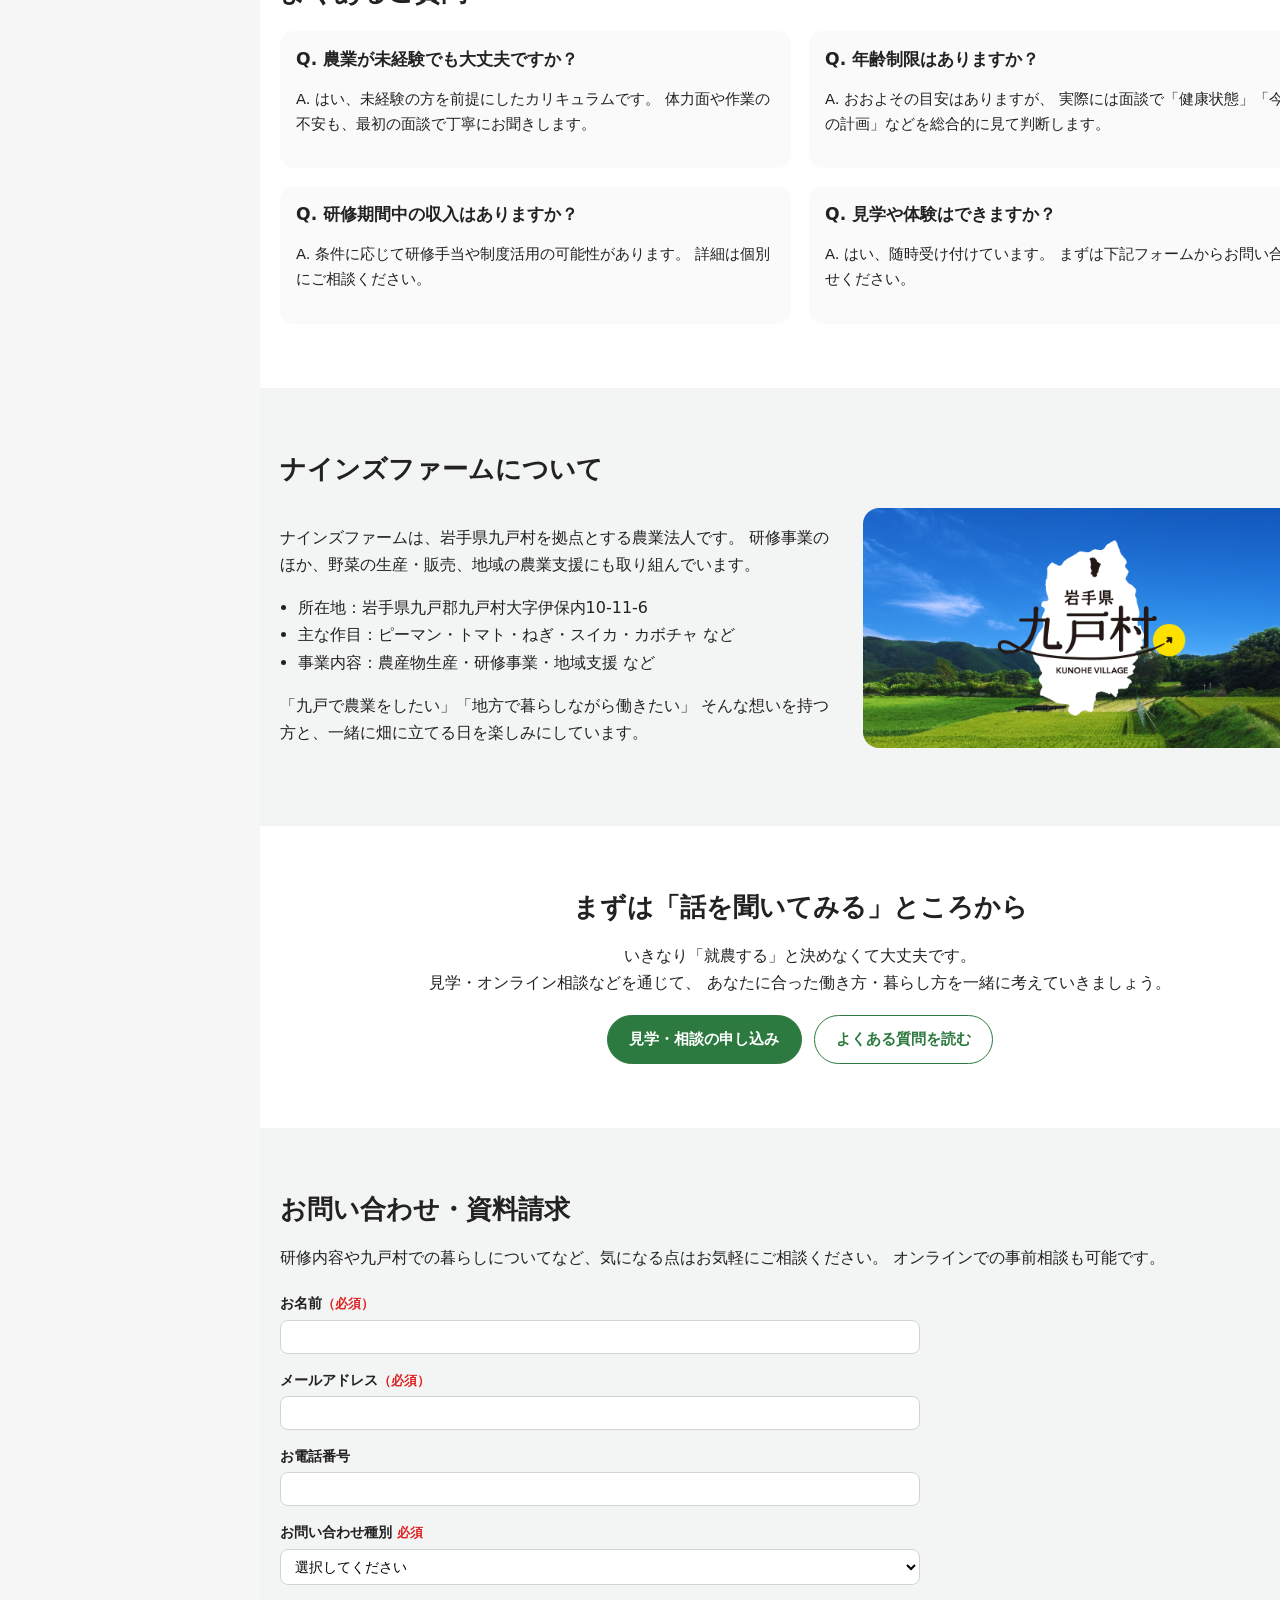
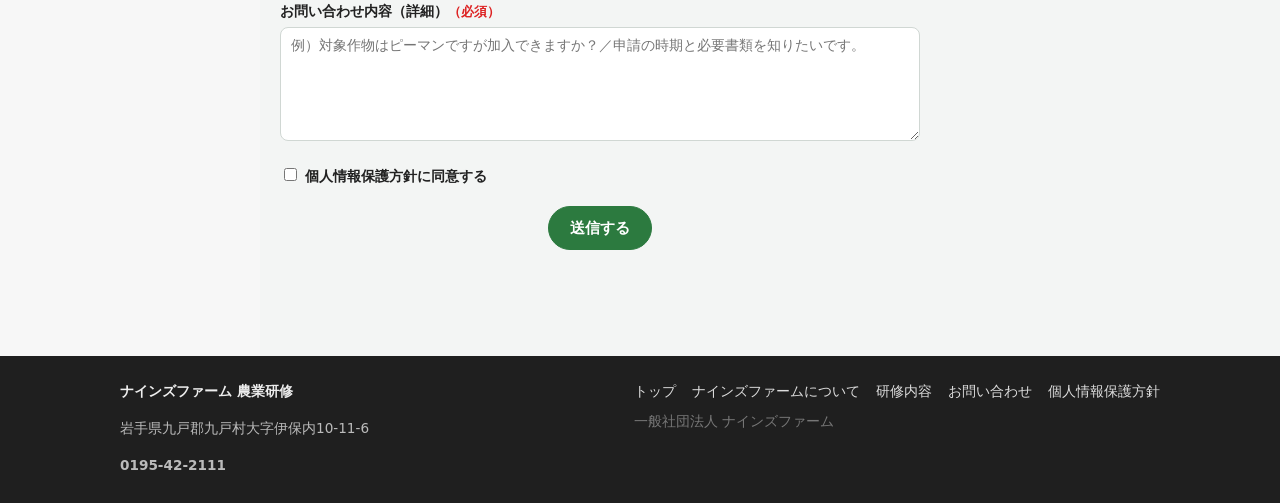
==== commit 9a0003c8: "Show the dairy training photo" ====
--- a/index.html
+++ b/index.html
@@ -634,6 +634,14 @@
             乳牛の飼育や酪農の仕事に関心のある方は、まずはお問い合わせください。
             研修内容や受け入れ時期などの詳細をご案内します。
           </p>
+          <img
+            class="dairy-training-photo"
+            src="assets/image/dairy-training.jpg"
+            alt="牛舎で並んで飼料を食べる乳牛"
+            width="1920"
+            height="1288"
+            loading="lazy"
+          >
           <a href="#contact" id="dairy-training-contact" class="btn btn-primary" data-contact-subject="酪農研修について">酪農研修について相談する</a>
         </div>
       </section>
--- a/style.css
+++ b/style.css
@@ -464,6 +464,15 @@
   max-width: 42em;
 }
 
+.dairy-training-photo {
+  display: block;
+  width: 100%;
+  max-width: 680px;
+  height: auto;
+  margin: 0 0 1.25rem;
+  border-radius: 12px;
+}
+
 /* ==============================
    研修生の声
 ============================== */
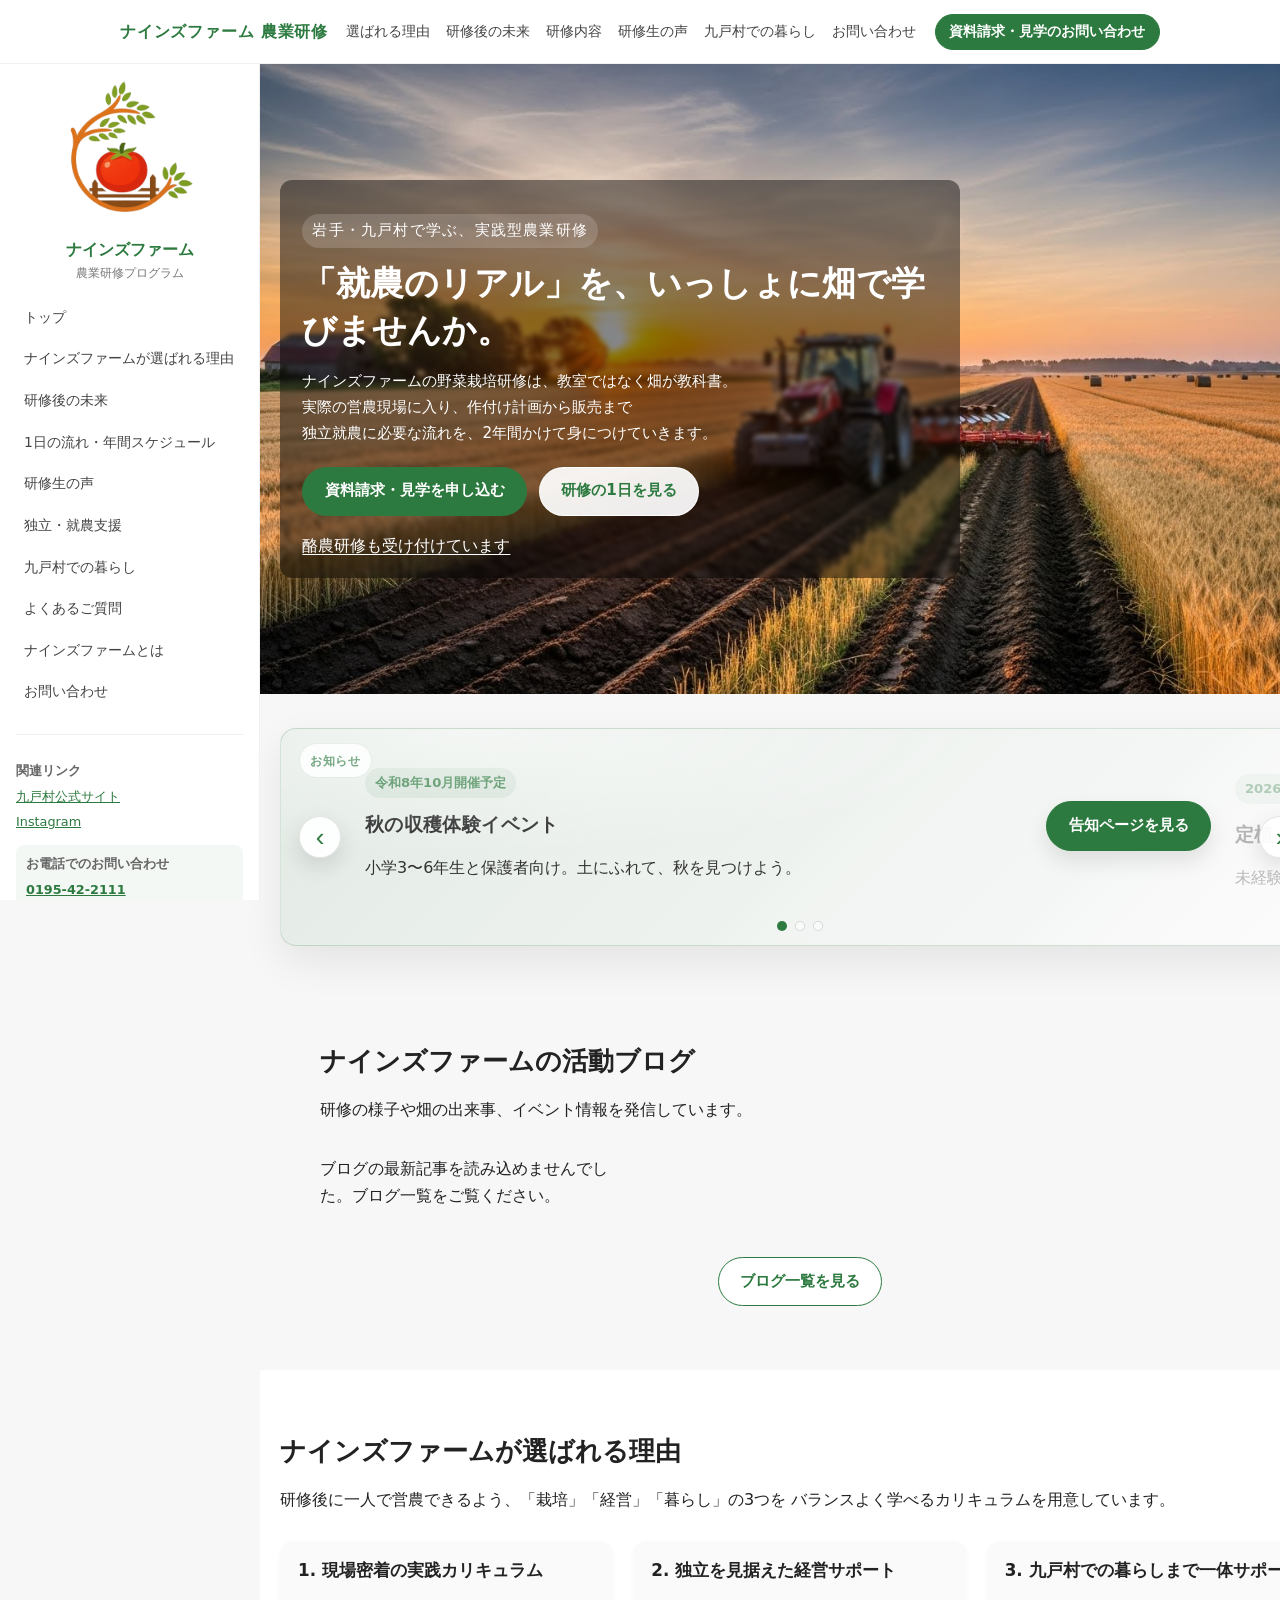
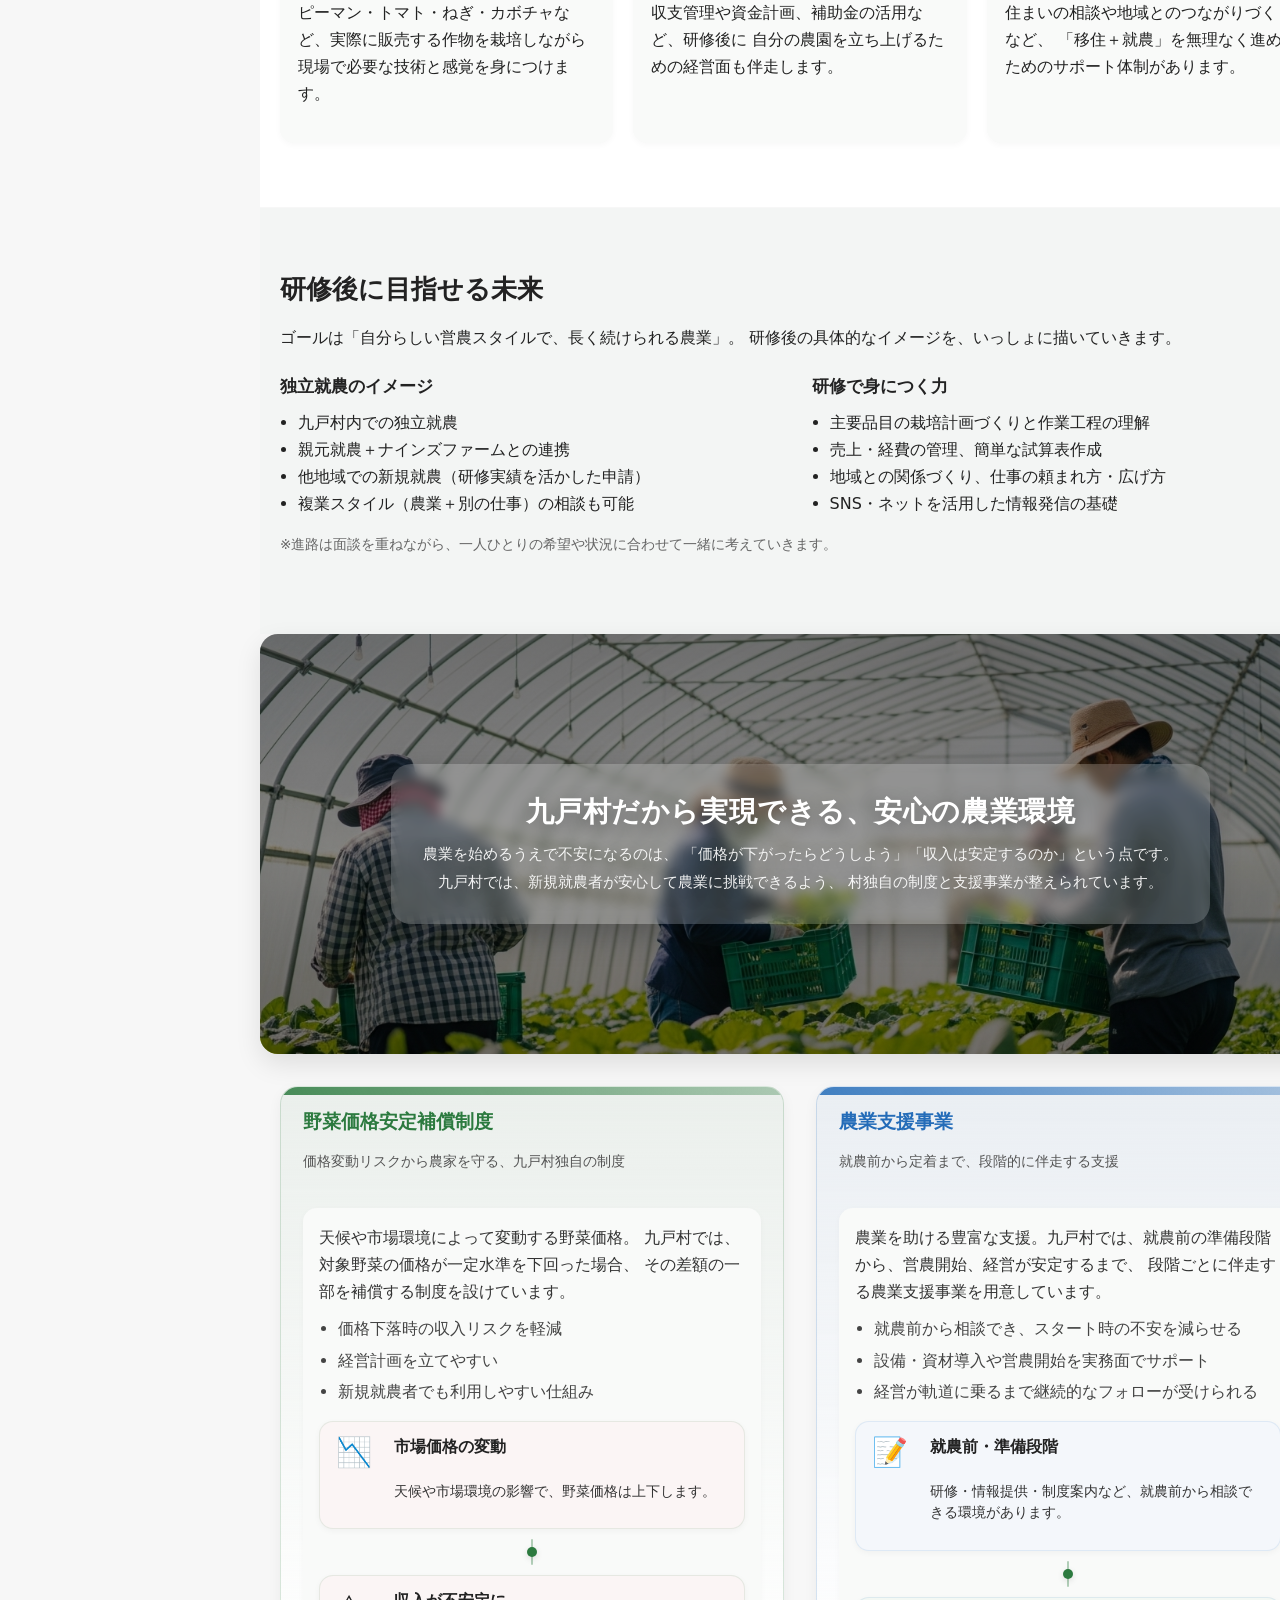
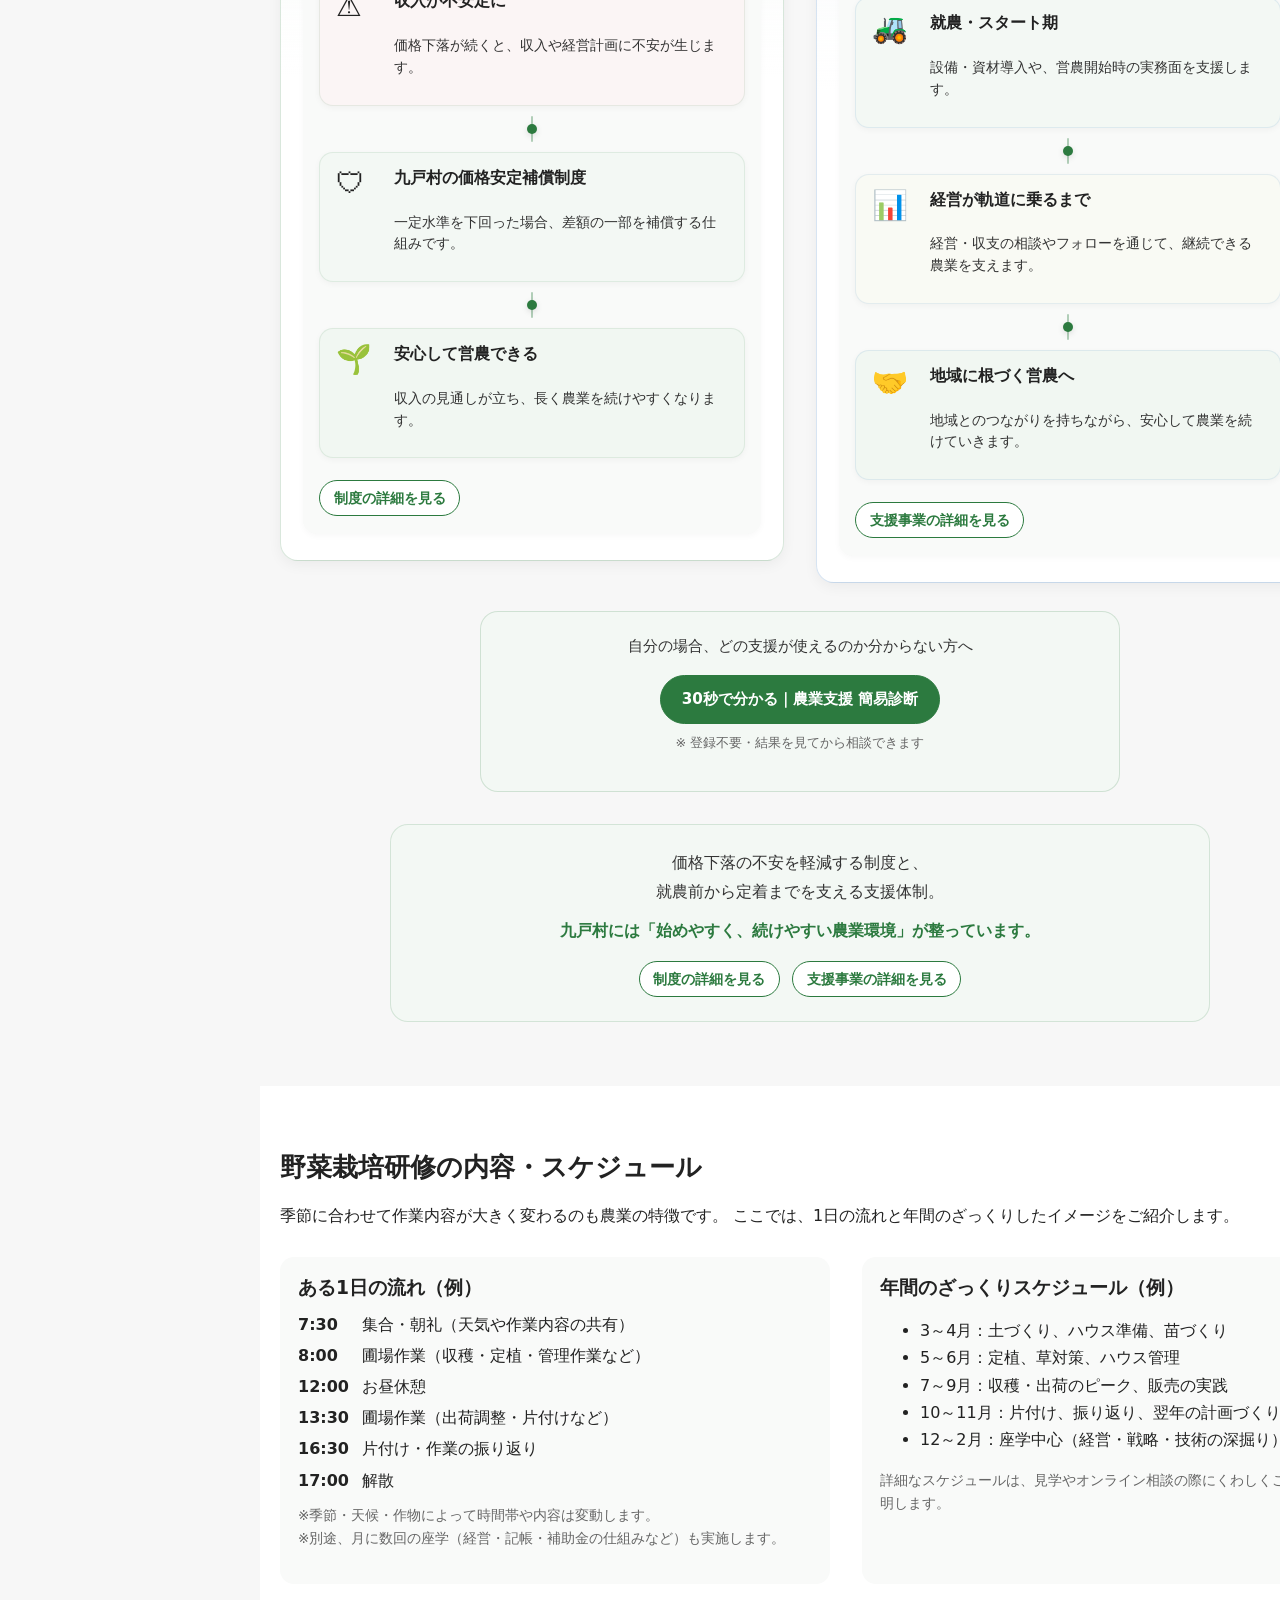
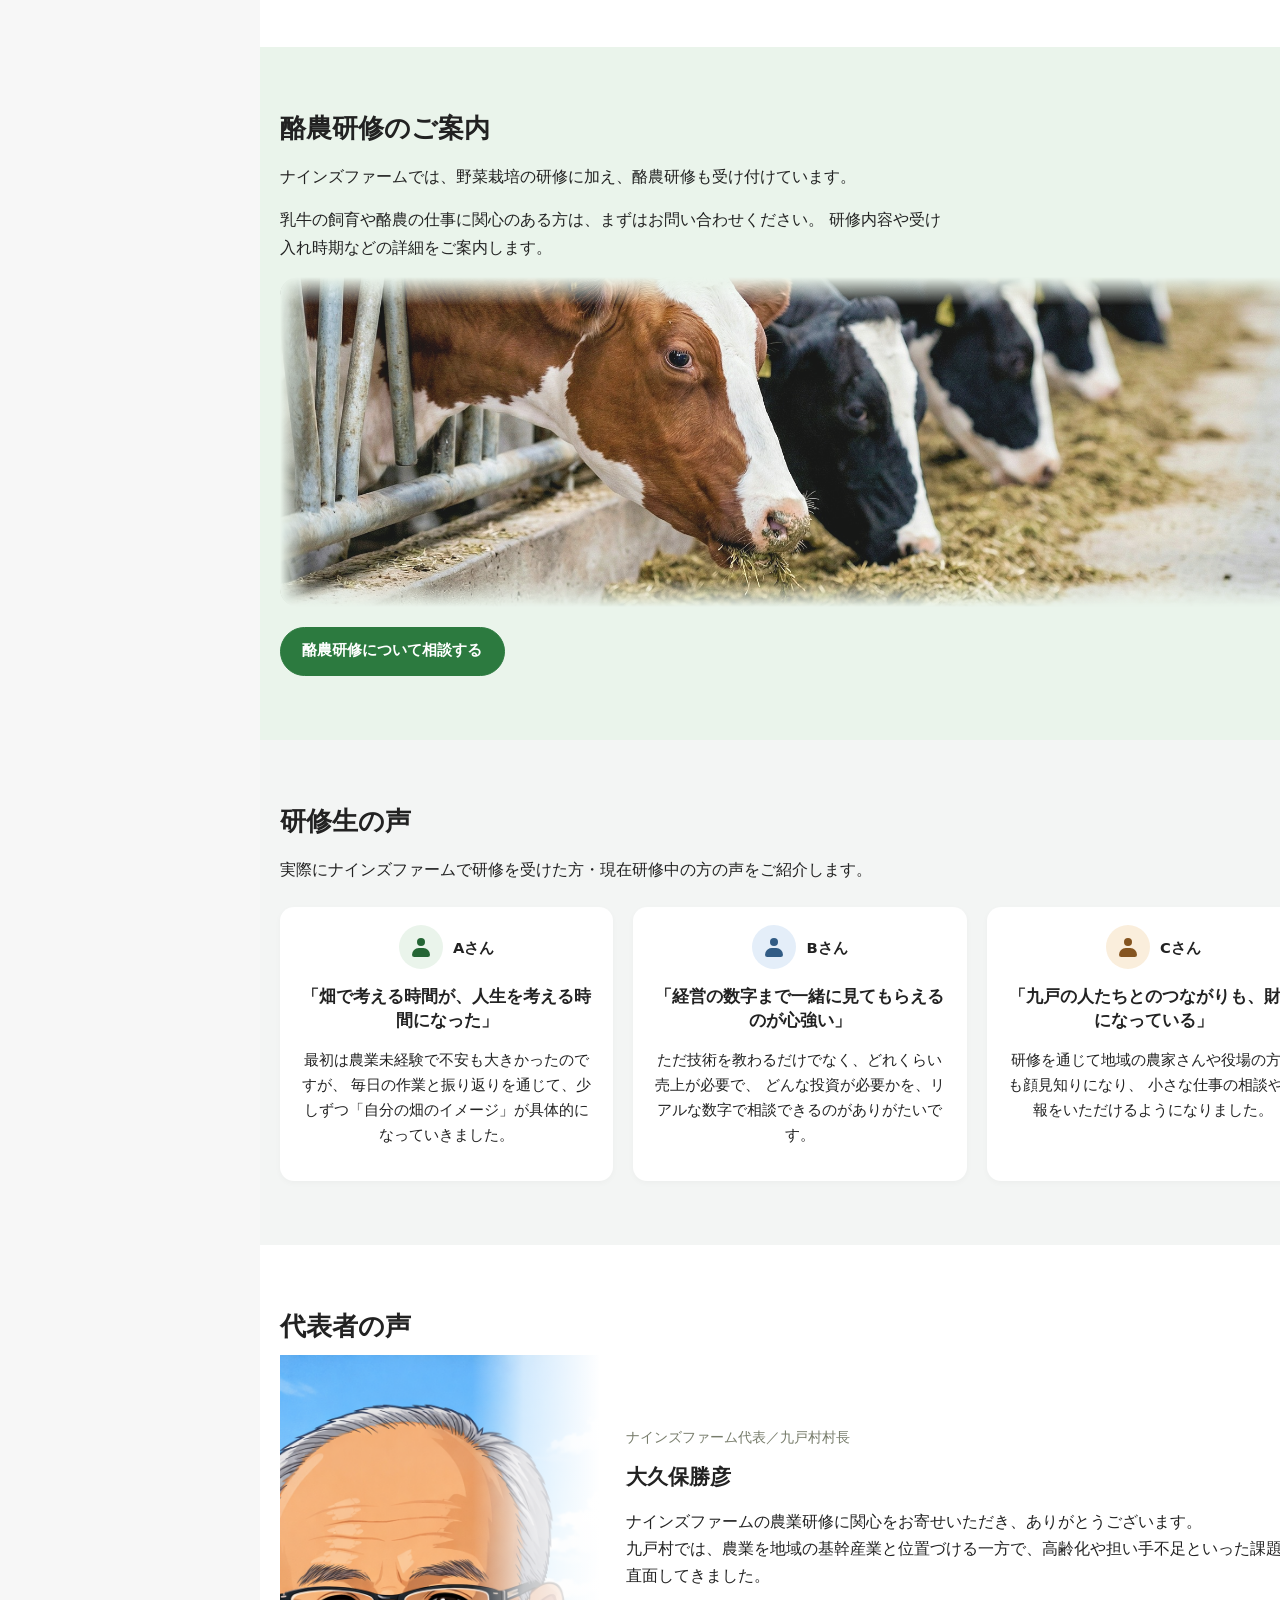
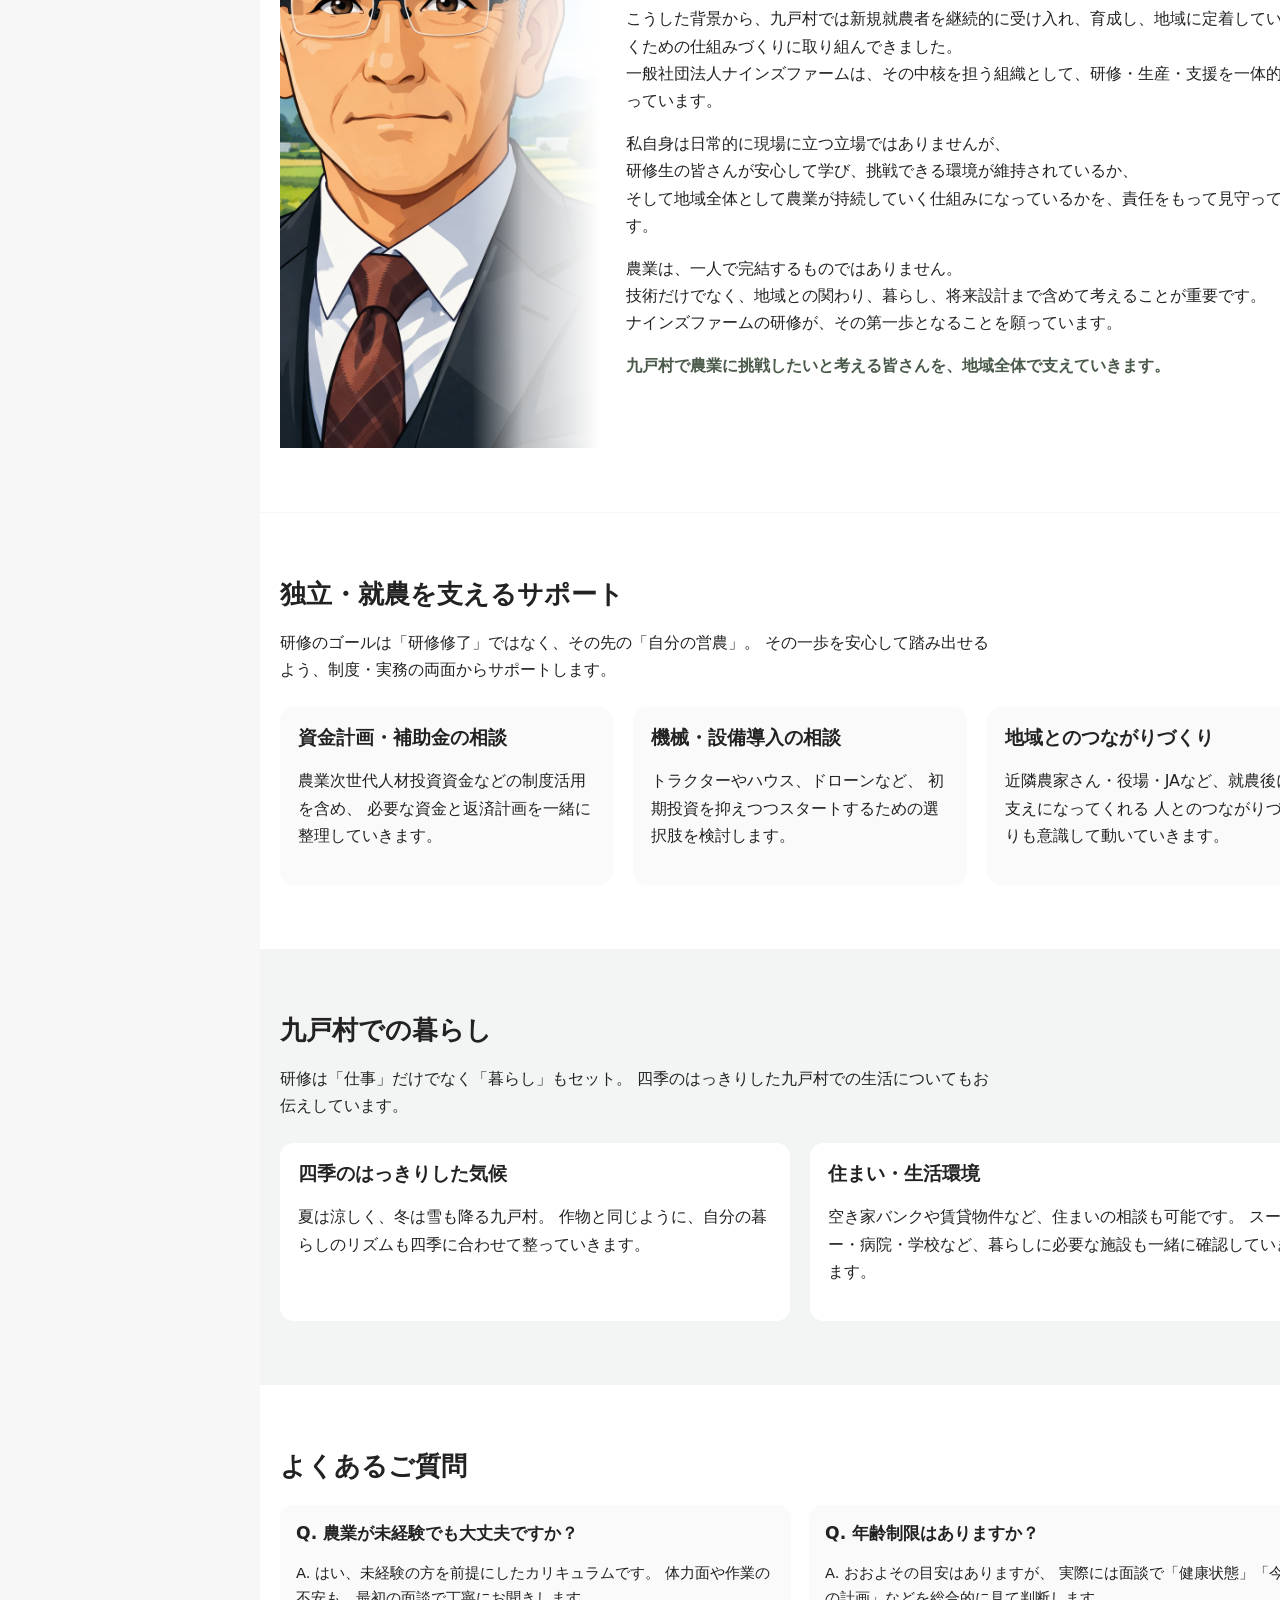
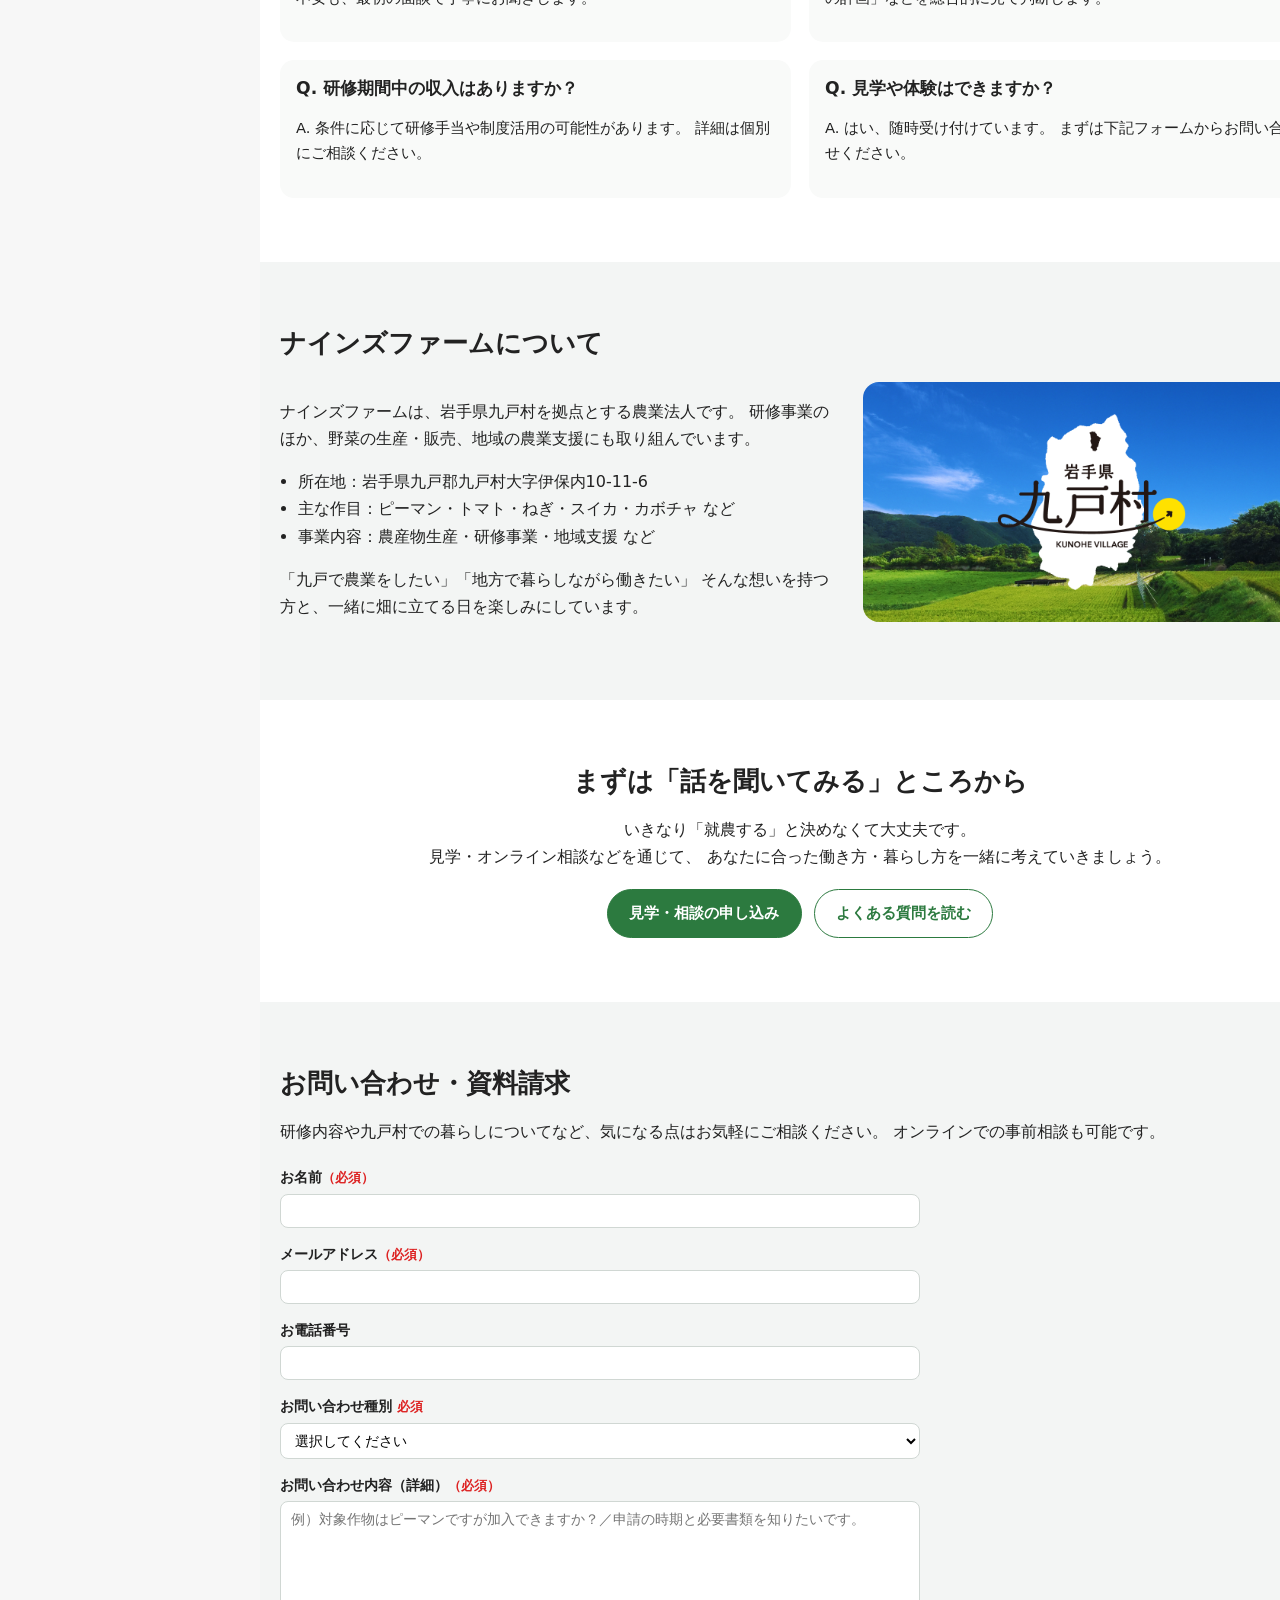
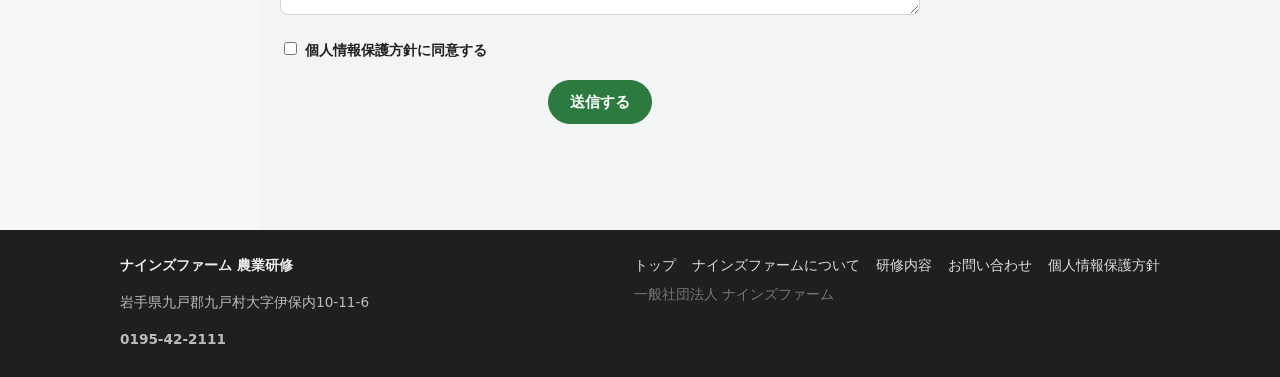
==== commit 527231d7: "Refine the dairy training photo layout" ====
--- a/index.html
+++ b/index.html
@@ -13,7 +13,7 @@
   <meta property="og:url" content="https://ninesfarm.com/">
   <meta property="og:image" content="https://ninesfarm.com/assets/image/logo.png">
   <meta name="twitter:card" content="summary_large_image">
-  <link rel="stylesheet" href="style.css">
+  <link rel="stylesheet" href="style.css?v=dairy-photo-layout">
 </head>
 <body>
 
--- a/style.css
+++ b/style.css
@@ -465,12 +465,20 @@
 }
 
 .dairy-training-photo {
+  --photo-feather: clamp(10px, 2.5vw, 28px);
+
   display: block;
   width: 100%;
-  max-width: 680px;
-  height: auto;
+  height: clamp(185px, 31vw, 330px);
+  object-fit: cover;
+  object-position: center 70%;
   margin: 0 0 1.25rem;
-  border-radius: 12px;
+  border-radius: 18px;
+  opacity: 0.9;
+  mask-image:
+    linear-gradient(to right, transparent, #000 var(--photo-feather), #000 calc(100% - var(--photo-feather)), transparent),
+    linear-gradient(to bottom, transparent, #000 var(--photo-feather), #000 calc(100% - var(--photo-feather)), transparent);
+  mask-composite: intersect;
 }
 
 /* ==============================
